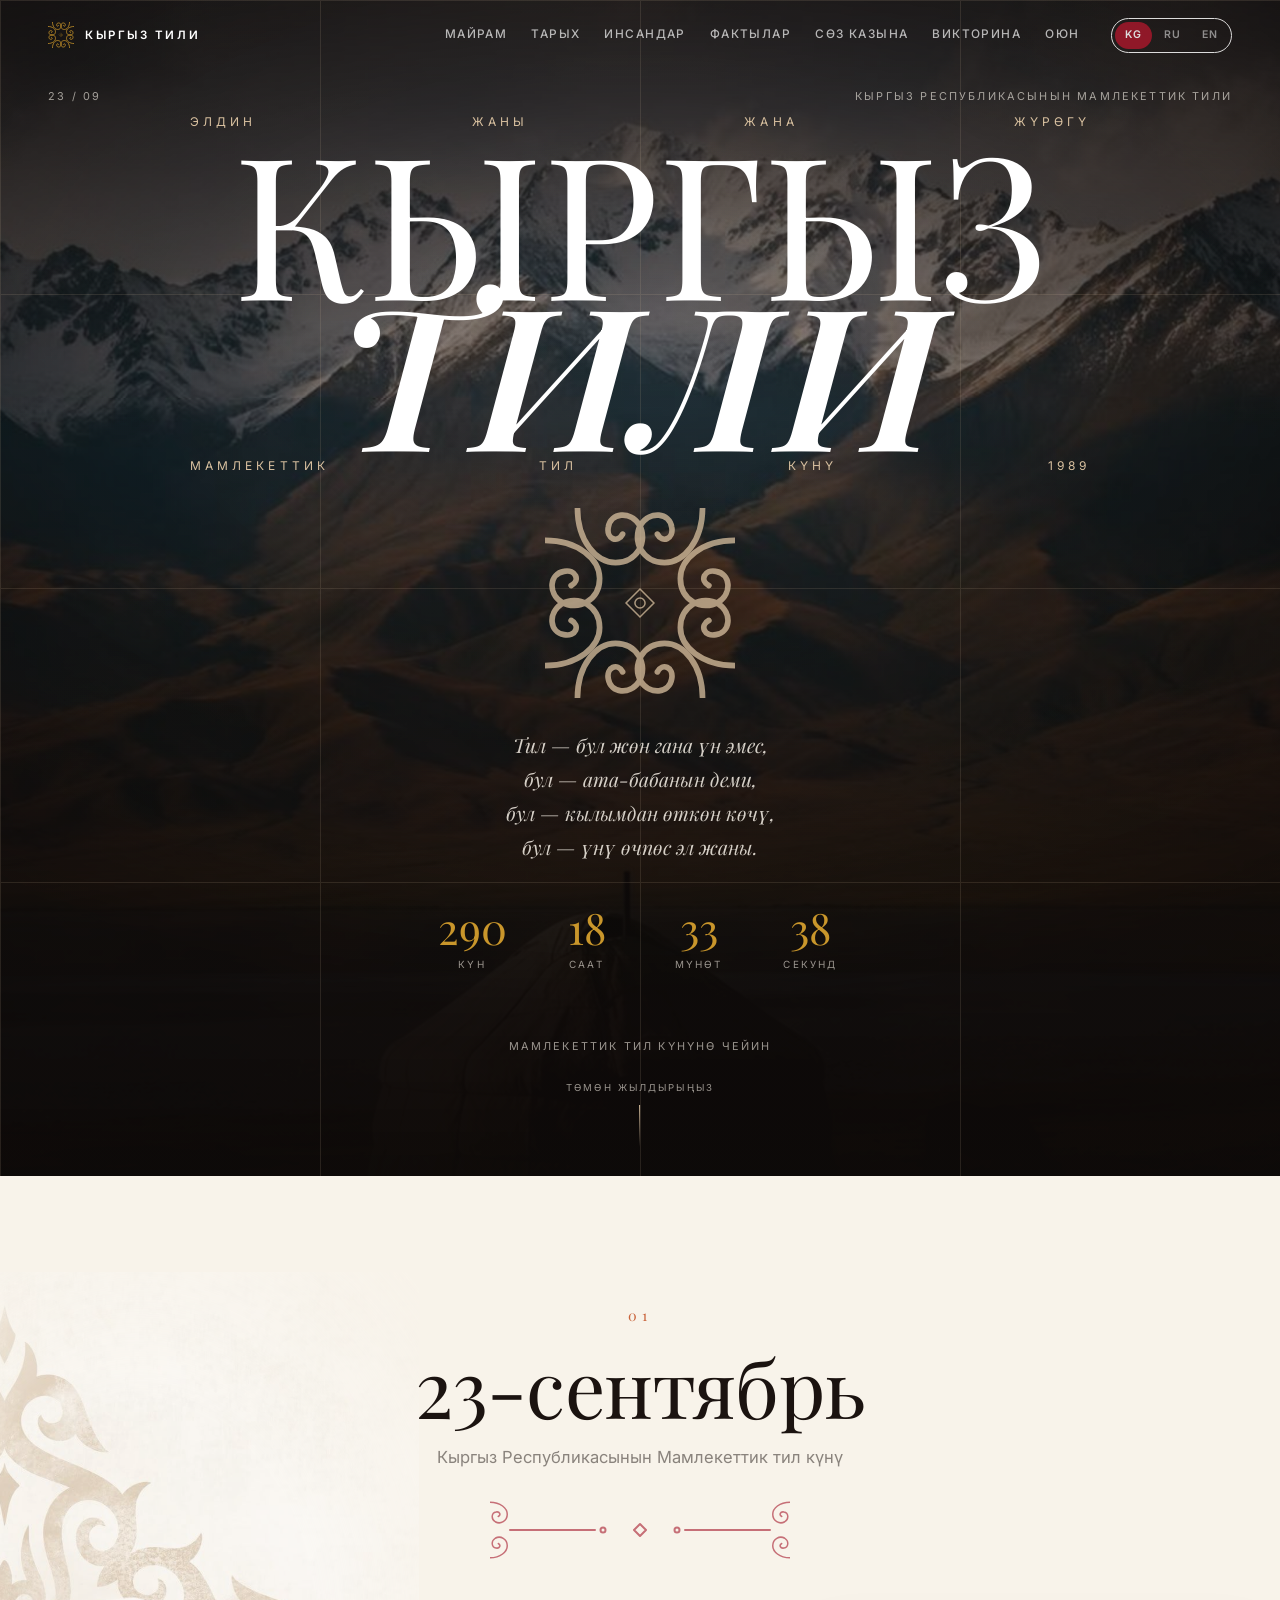
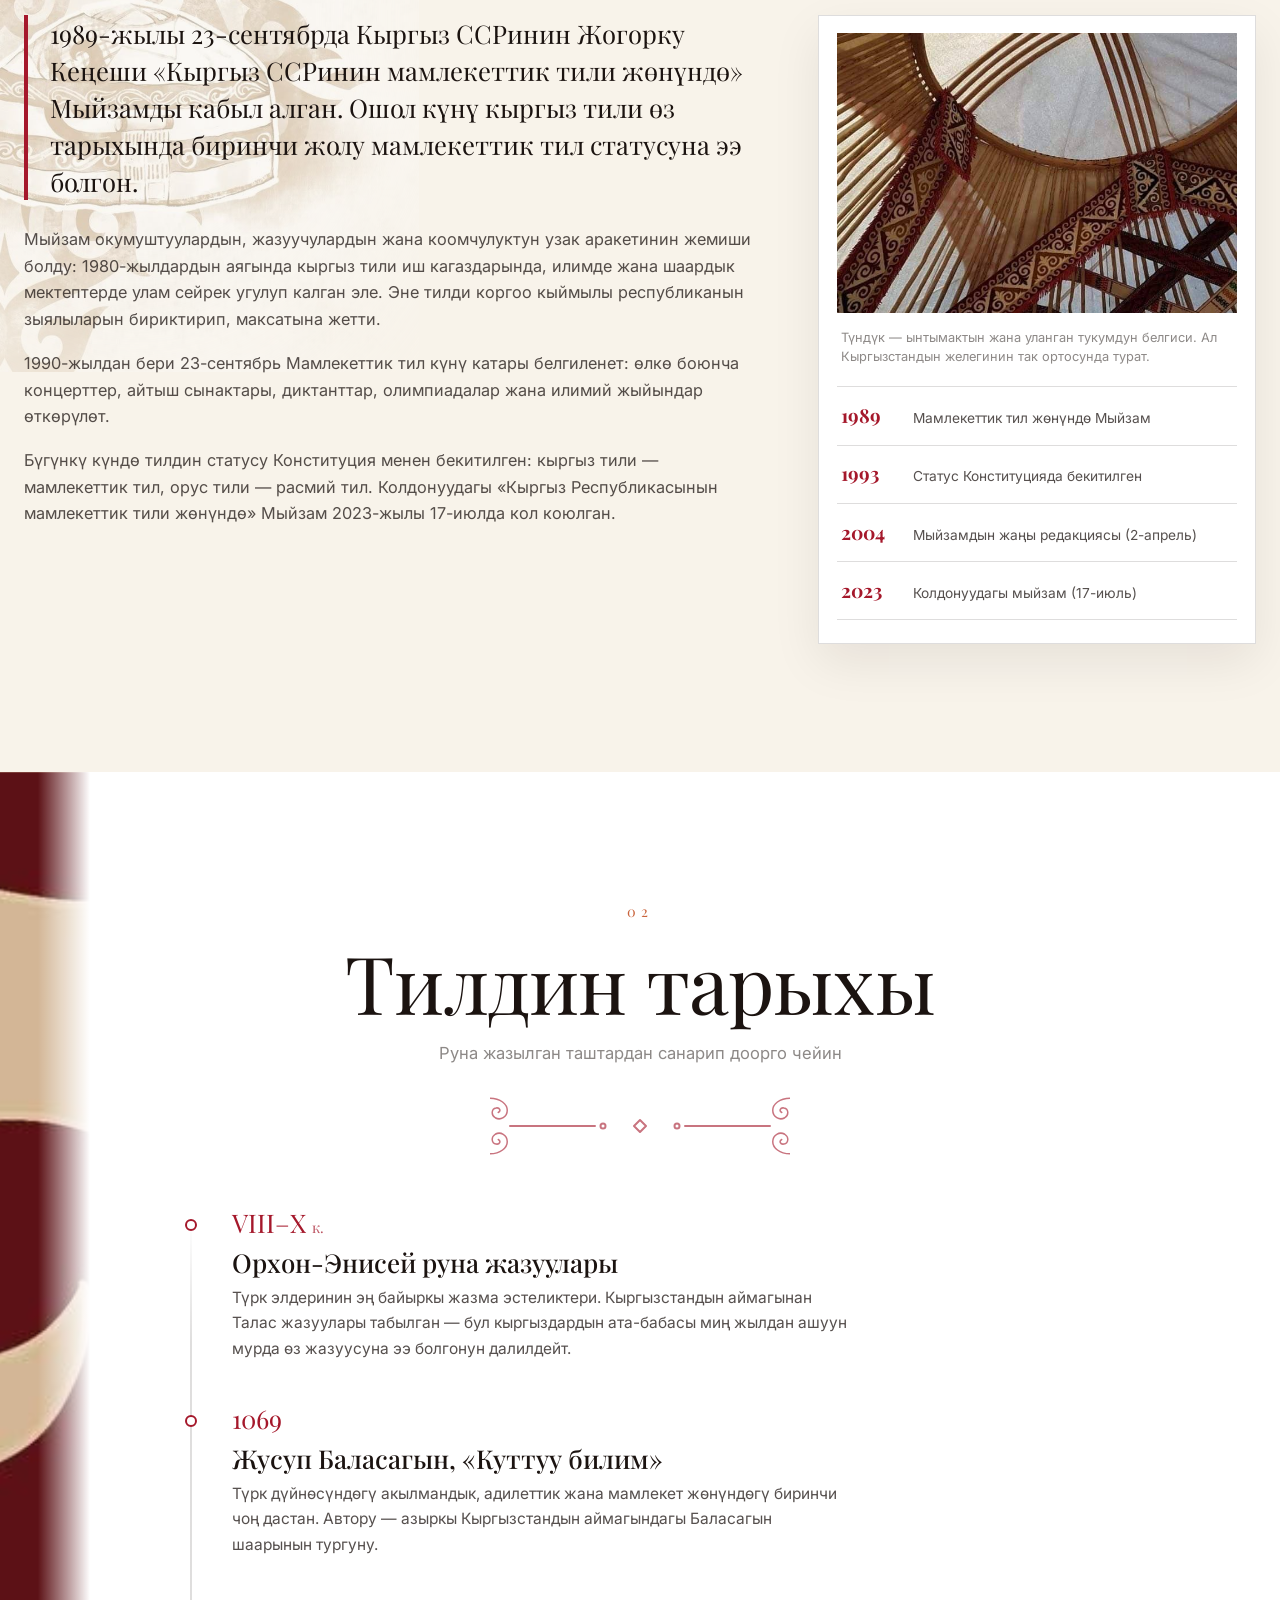
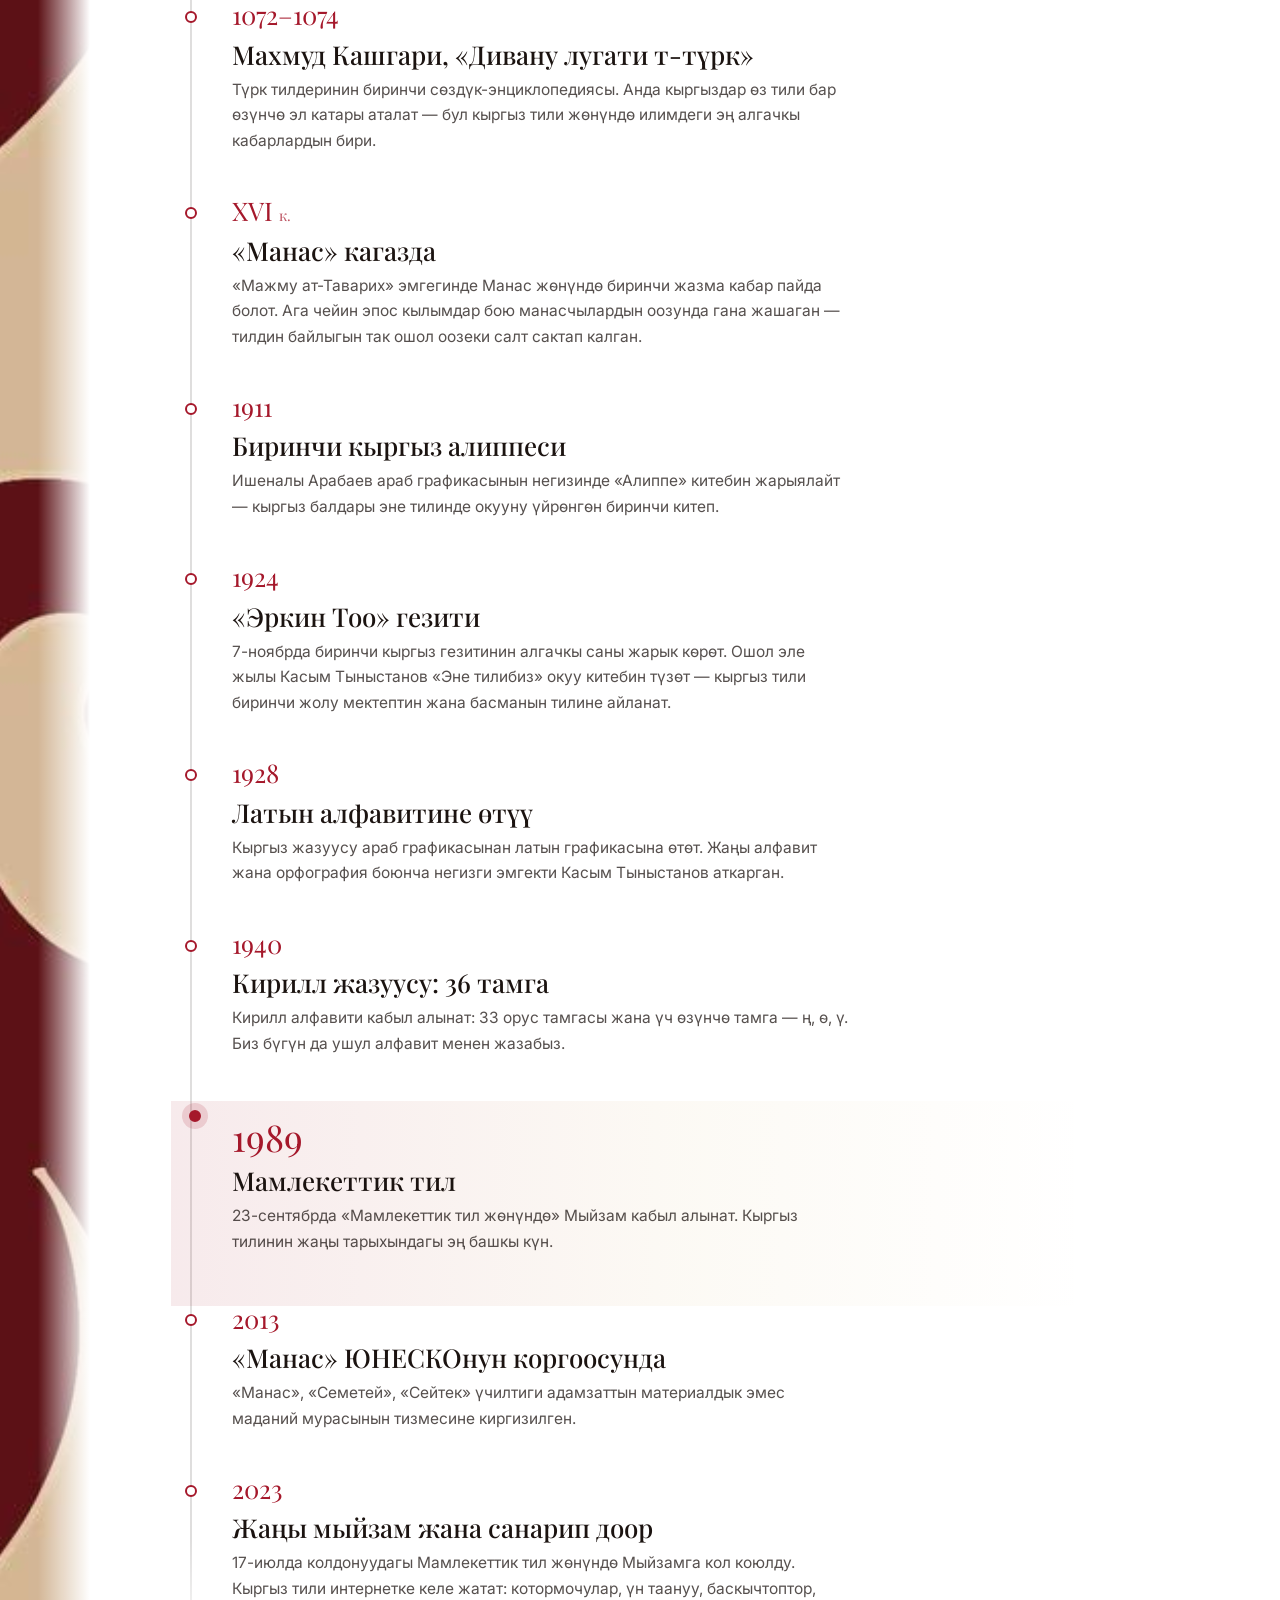
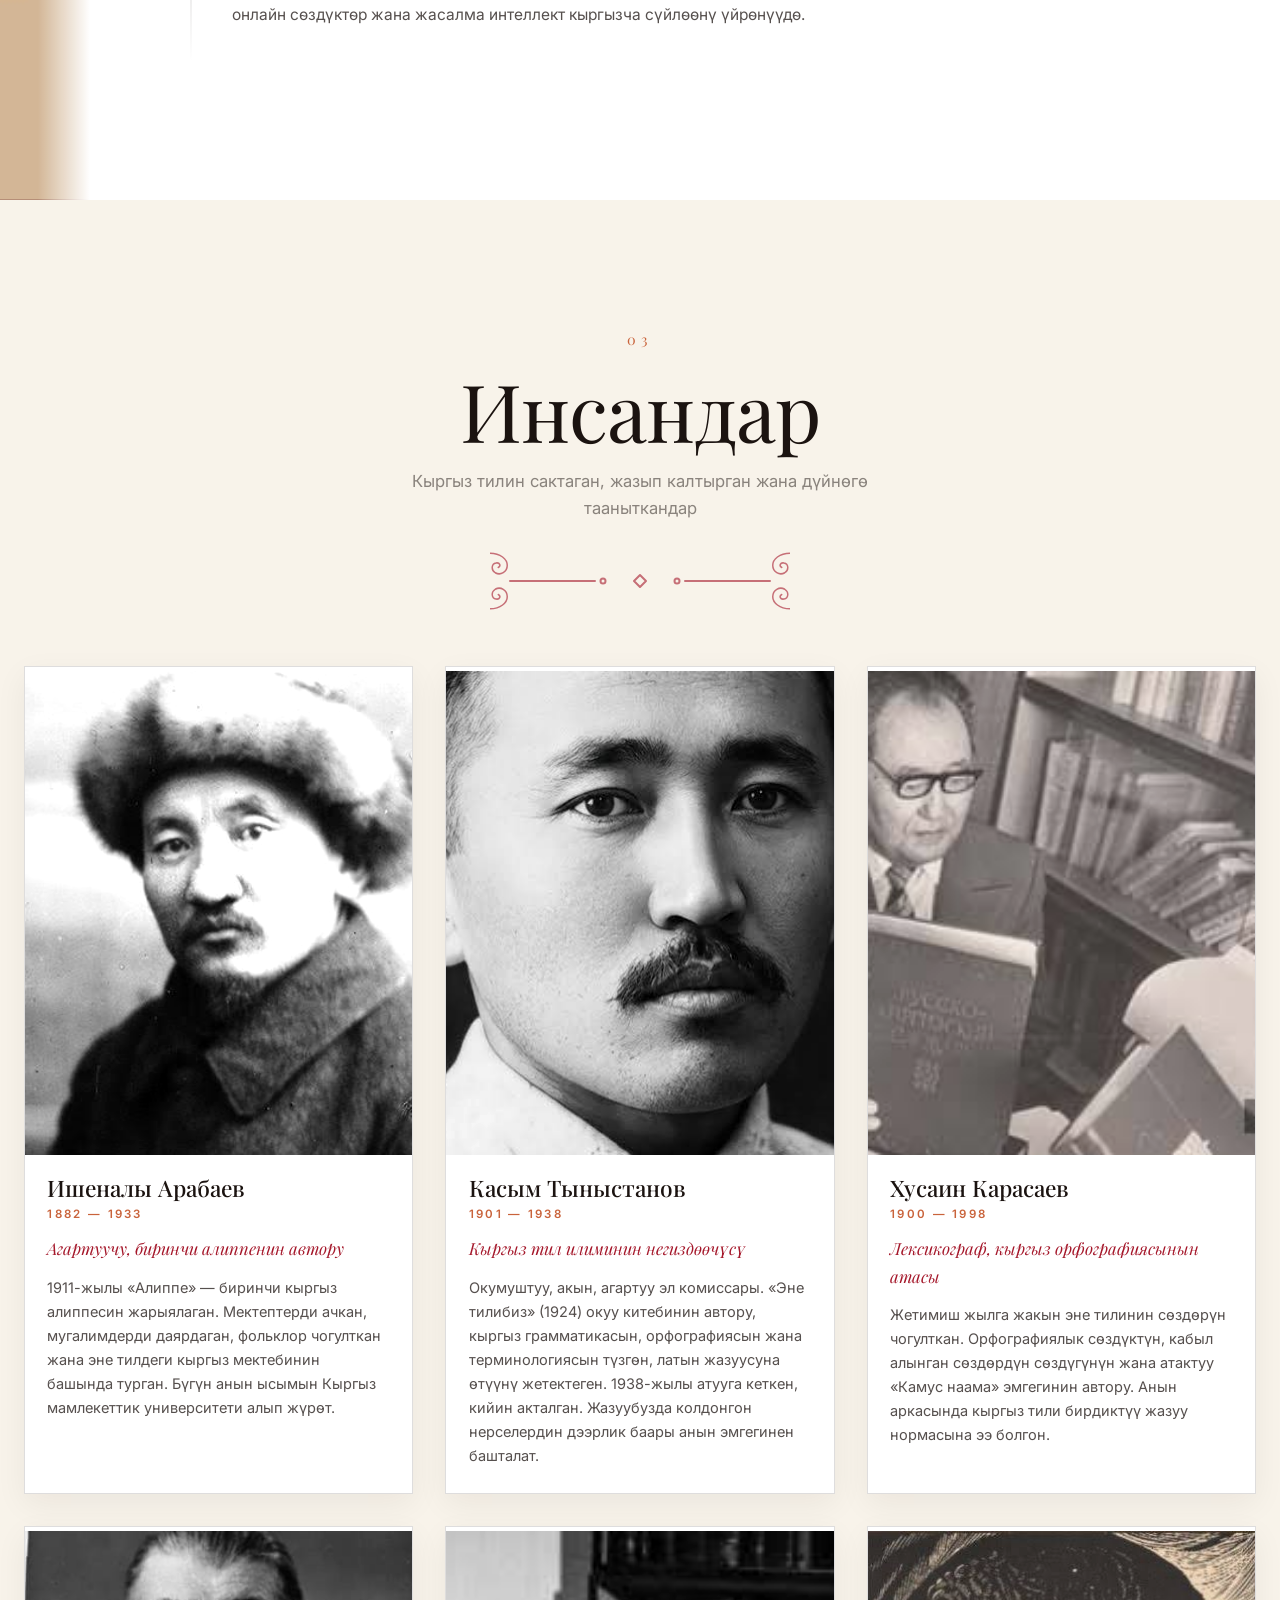
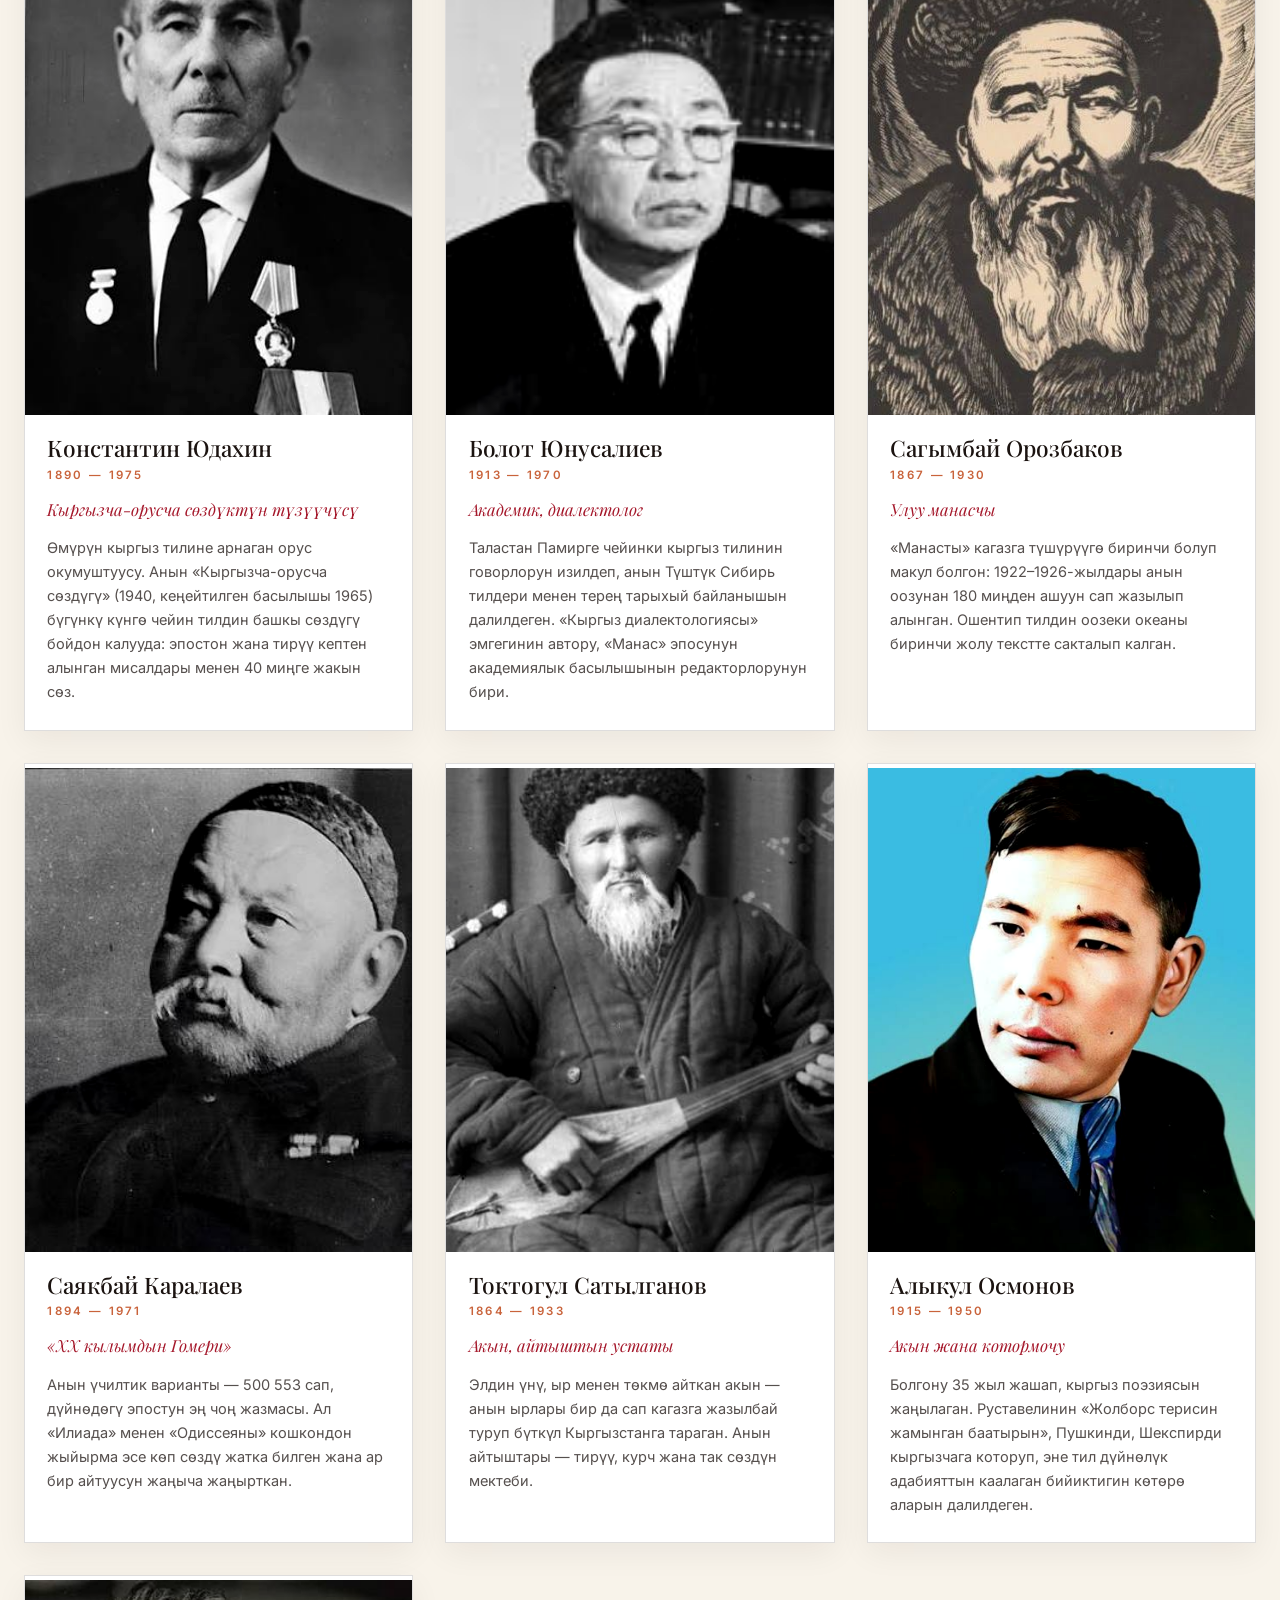
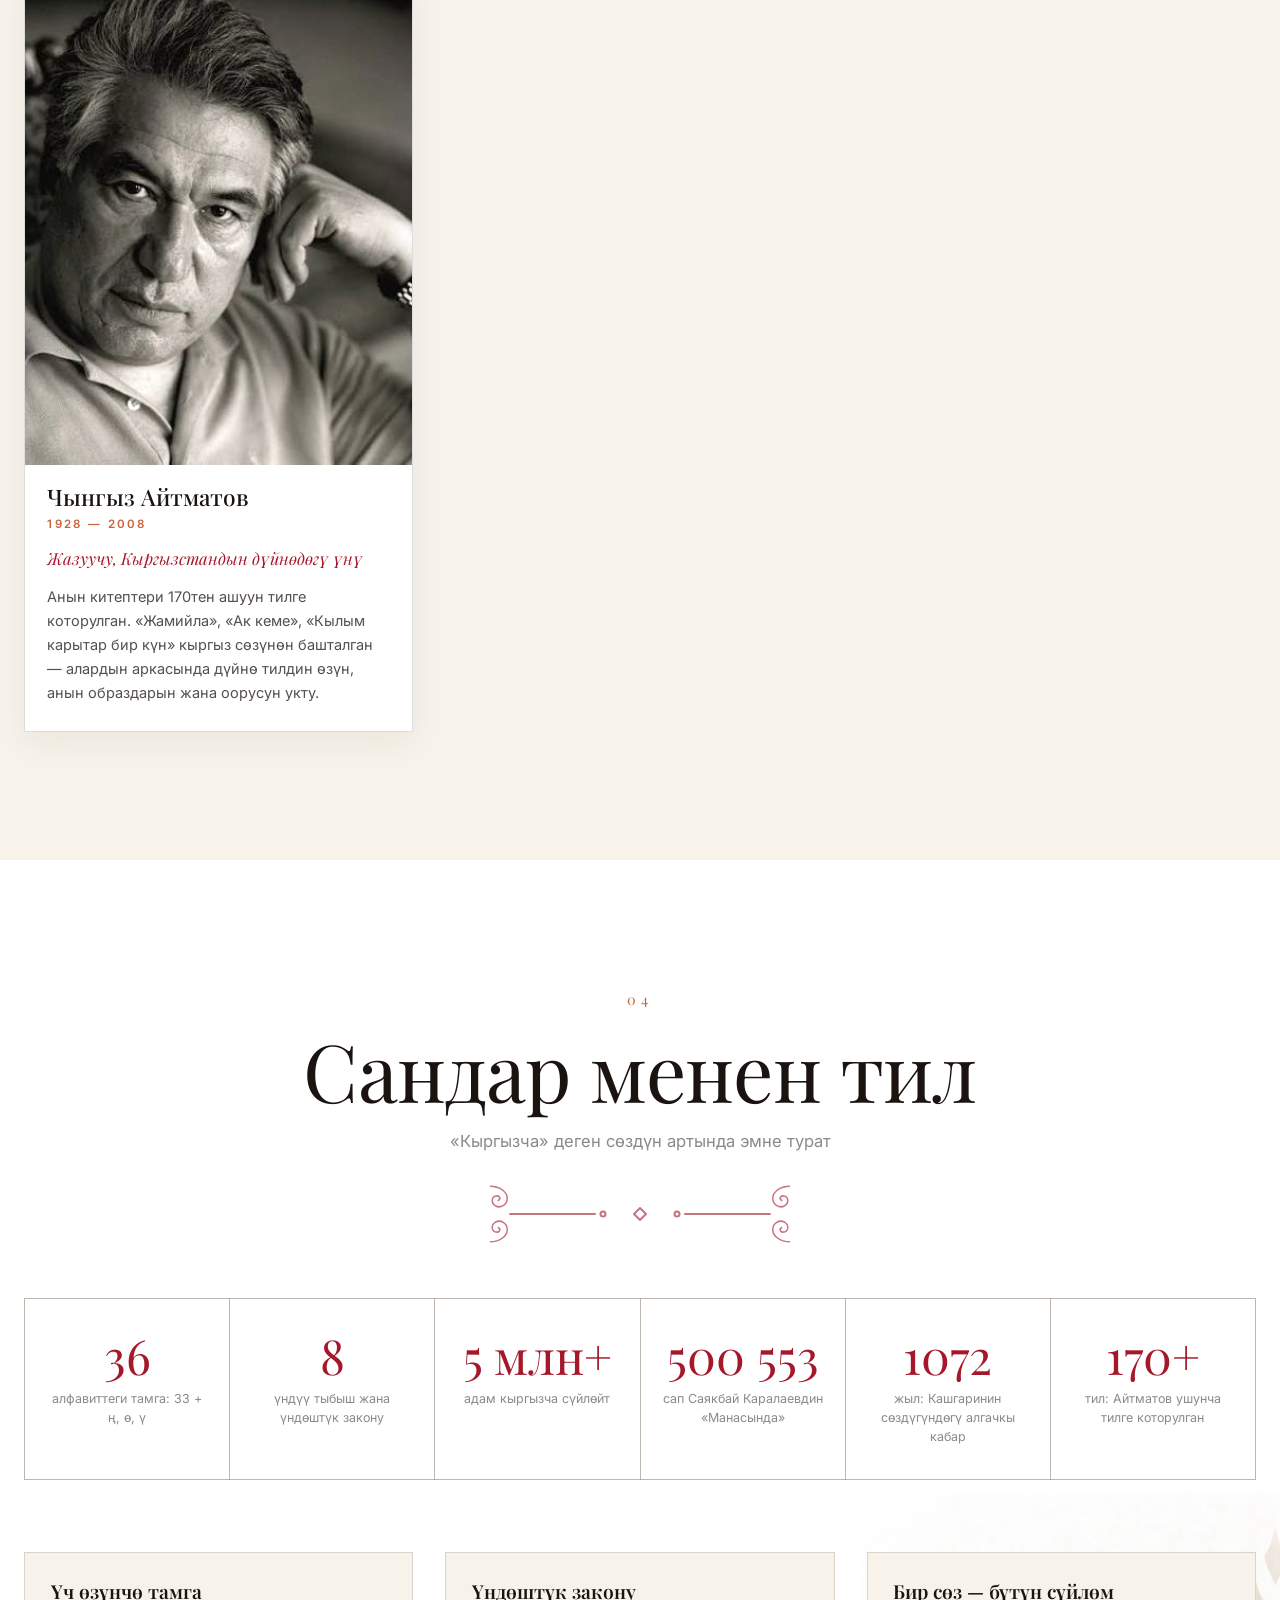
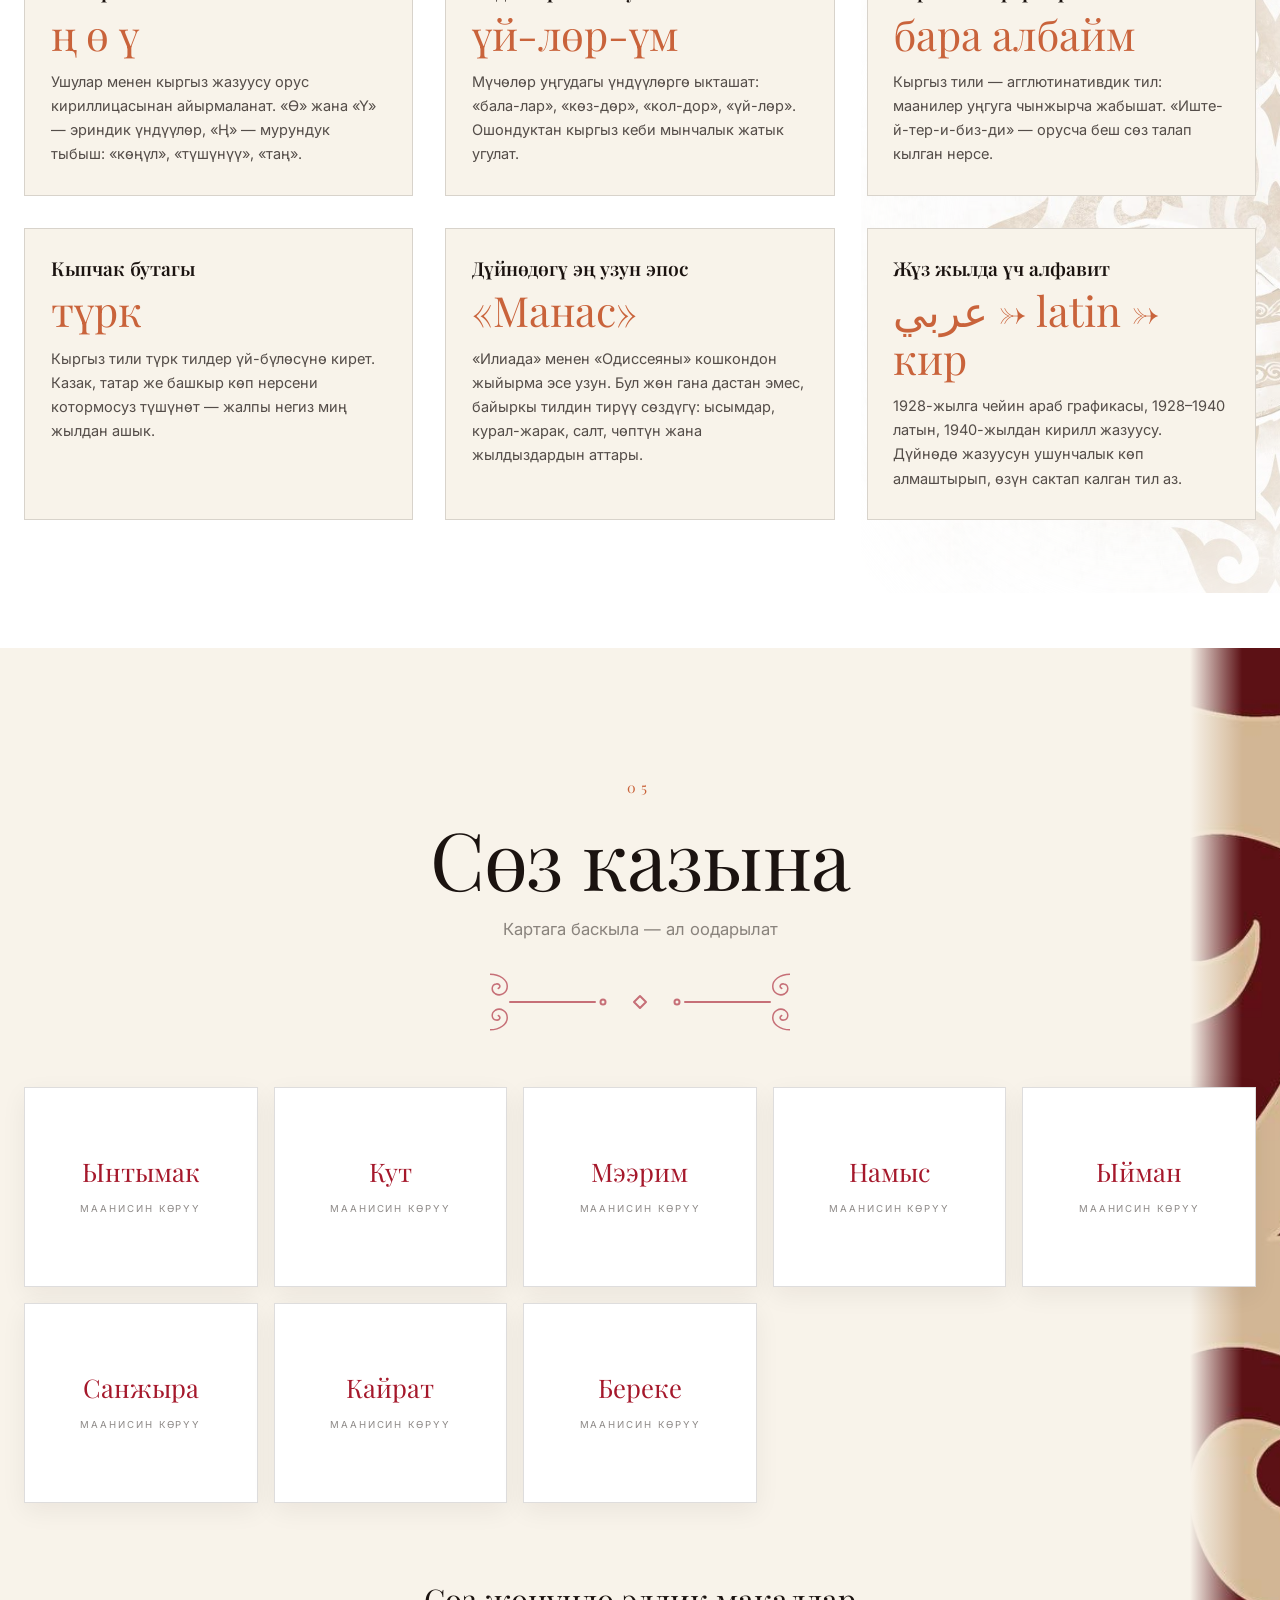
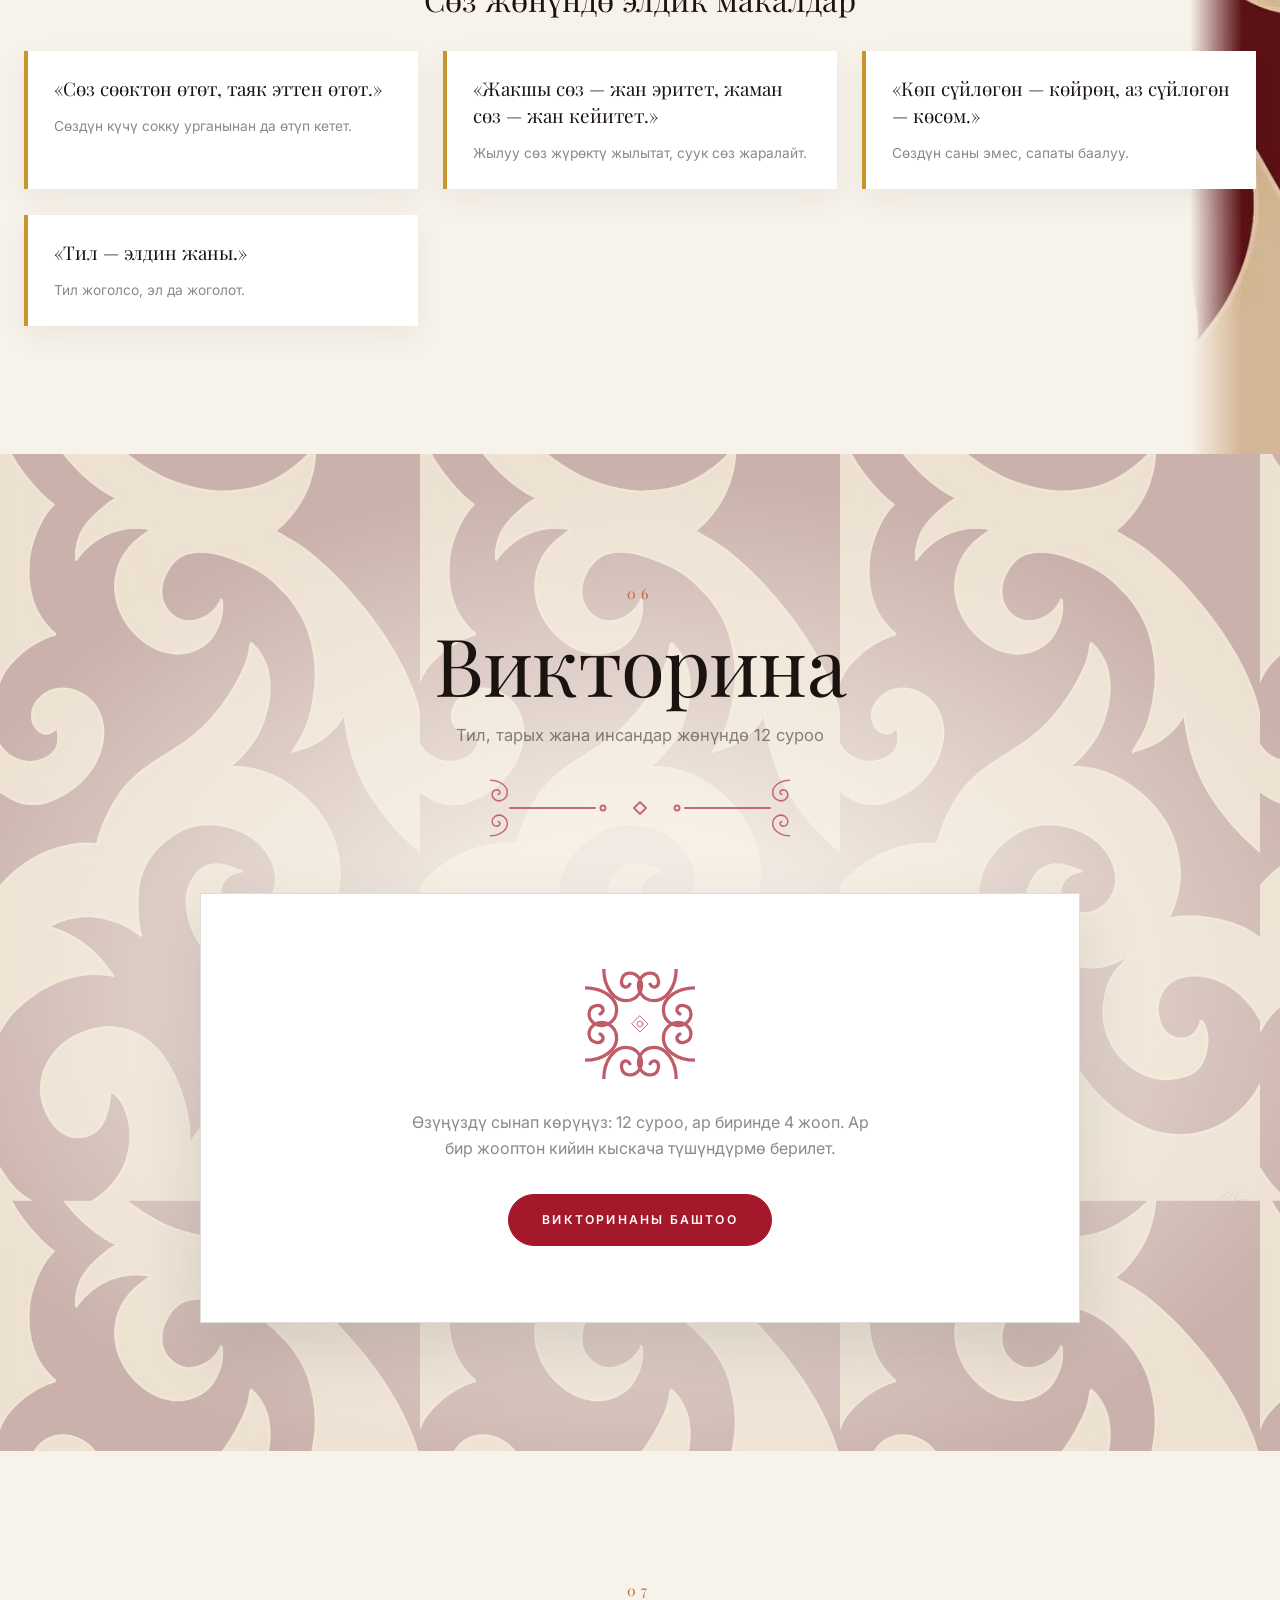
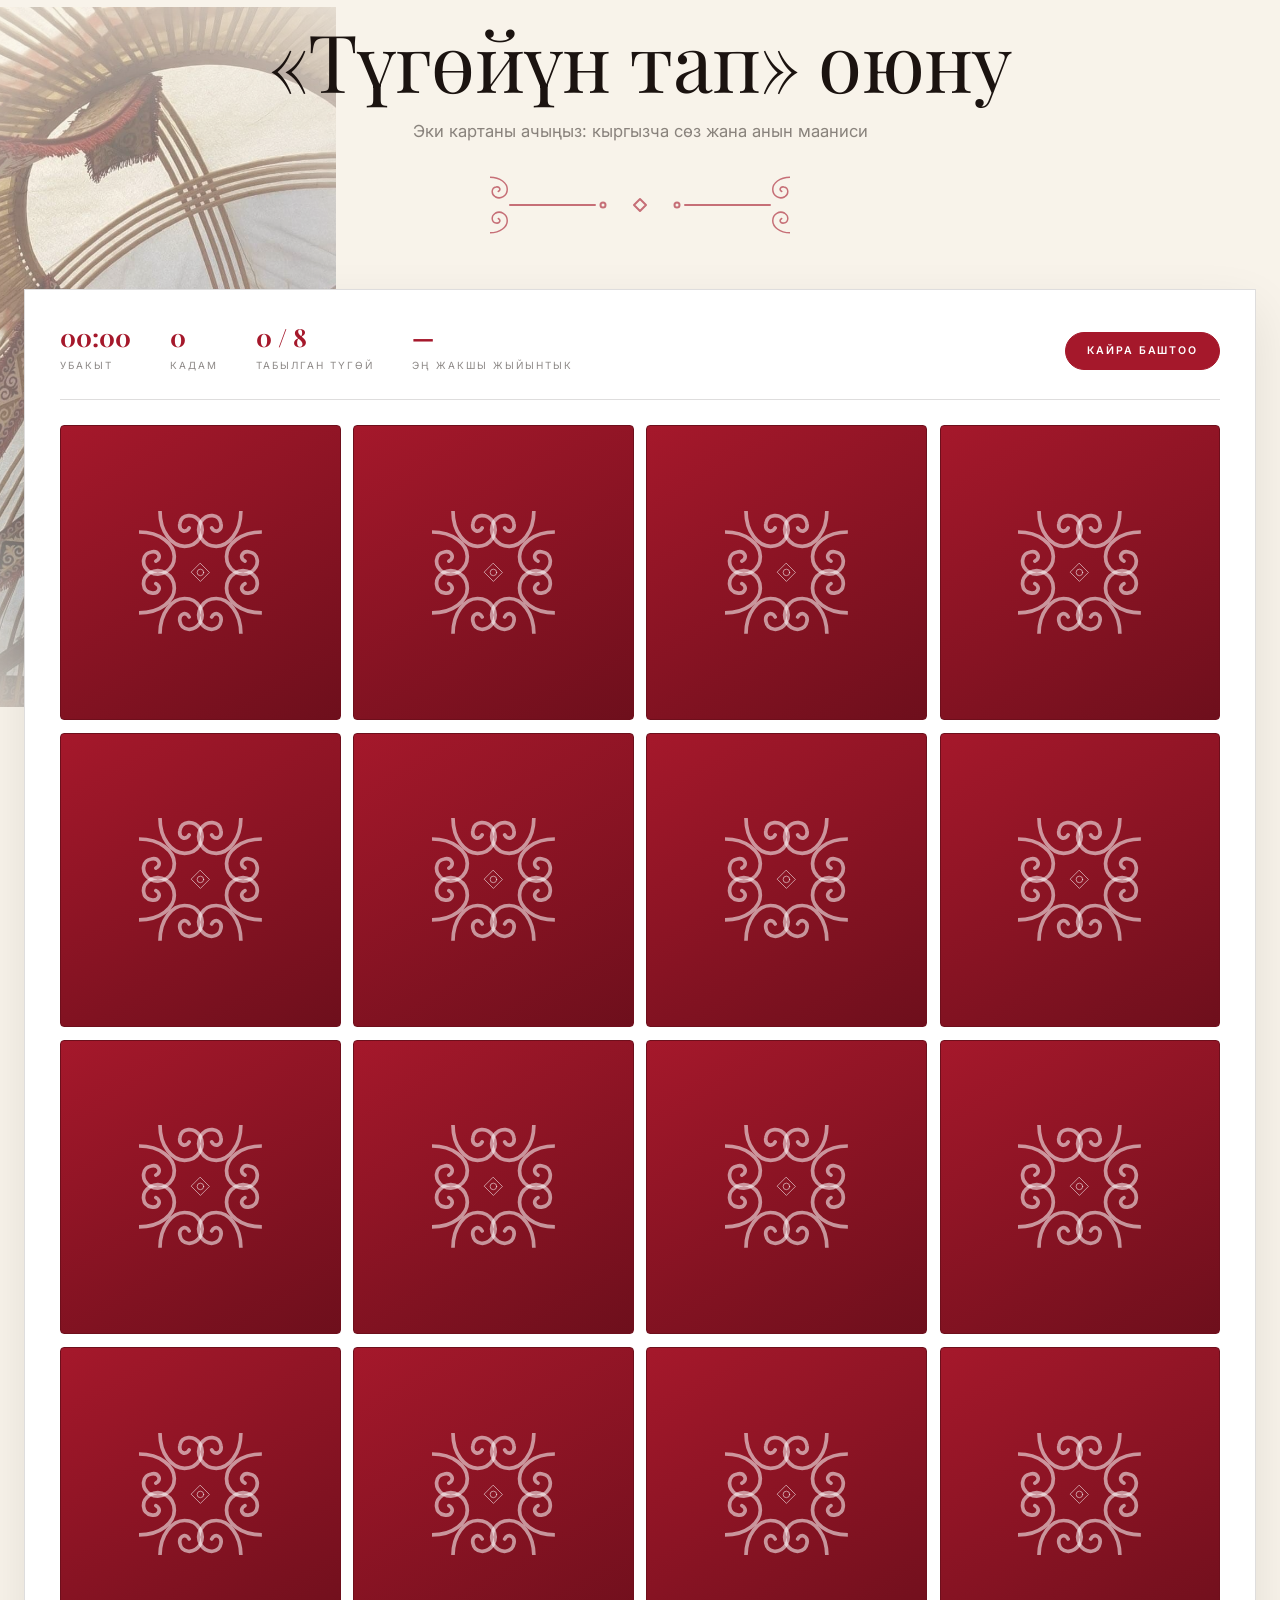
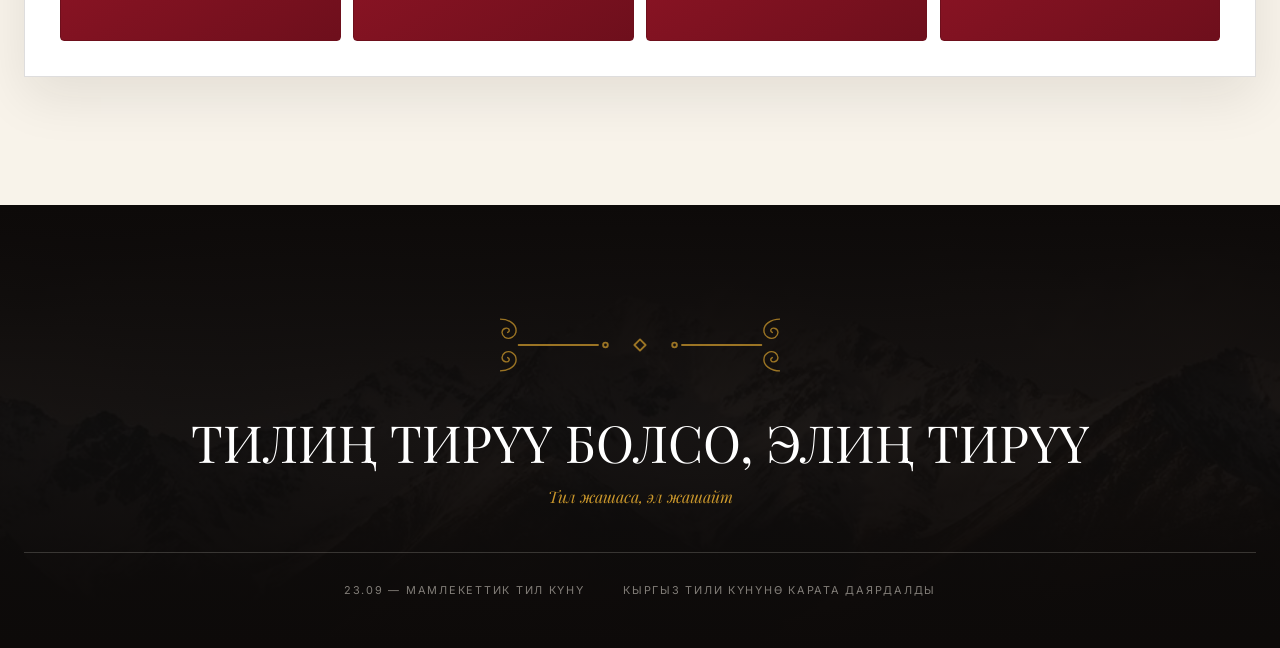
==== index.html @ 39f45fb7 "Сайт ко Дню кыргызского языка (23 сентября) Одностраничный статический сайт: история праздника и язы" ====
<!DOCTYPE html>
<html lang="ky">
<head>
<meta charset="UTF-8">
<meta name="viewport" content="width=device-width, initial-scale=1">
<title>Кыргыз тили күнү</title>
<meta name="description" content="Кыргыз тилинин тарыхы, тилди өнүктүргөн инсандар, кызыктуу фактылар, викторина жана мини-оюн.">
<link rel="preconnect" href="https://fonts.googleapis.com">
<link rel="preconnect" href="https://fonts.gstatic.com" crossorigin>
<link href="https://fonts.googleapis.com/css2?family=Playfair+Display:ital,wght@0,400;0,600;0,800;1,400&family=Inter:wght@300;400;500;600;700&display=swap" rel="stylesheet">
<link rel="stylesheet" href="styles.css">
</head>
<body>

<!-- ================= ОРНАМЕНТ-СПРАЙТ ================= -->
<svg class="sprite" aria-hidden="true">
  <symbol id="horn" viewBox="-40 -40 80 80">
    <path d="M0 -3 C -14 -3 -23 -11 -23 -19 C -23 -28 -14 -33 -7 -29 C -1 -25 -2 -17 -8 -16 C -13 -15 -15 -20 -11 -22"/>
  </symbol>

  <symbol id="orn-div" viewBox="0 0 300 60">
    <g fill="none" stroke="currentColor" stroke-width="2" stroke-linecap="round" stroke-linejoin="round">
      <g transform="translate(150 30)">
        <use href="#horn"/>
        <use href="#horn" transform="scale(-1 1)"/>
        <use href="#horn" transform="scale(1 -1)"/>
        <use href="#horn" transform="scale(-1 -1)"/>
        <path d="M0 -6 L6 0 L0 6 L-6 0 Z"/>
      </g>
      <path d="M20 30 H105 M195 30 H280"/>
      <circle cx="113" cy="30" r="2.5"/><circle cx="187" cy="30" r="2.5"/>
    </g>
  </symbol>

  <symbol id="orn-big" viewBox="0 0 300 300">
    <g fill="none" stroke="currentColor" stroke-width="2.4" stroke-linecap="round">
      <g transform="translate(150 150)">
        <g transform="translate(0 -40)">
          <use href="#horn"/><use href="#horn" transform="scale(-1 1)"/>
        </g>
        <g transform="translate(0 40) scale(1 -1)">
          <use href="#horn"/><use href="#horn" transform="scale(-1 1)"/>
        </g>
        <g transform="rotate(90) translate(0 -40)">
          <use href="#horn"/><use href="#horn" transform="scale(-1 1)"/>
        </g>
        <g transform="rotate(90) translate(0 40) scale(1 -1)">
          <use href="#horn"/><use href="#horn" transform="scale(-1 1)"/>
        </g>
        <path d="M0 -22 L22 0 L0 22 L-22 0 Z"/>
        <circle r="8"/>
      </g>
    </g>
  </symbol>
</svg>

<div class="scroll-progress"><i></i></div>

<!-- ================= НАВИГАЦИЯ ================= -->
<header class="nav nav--dark" id="nav">
  <a href="#hero" class="nav__logo">
    <svg class="nav__mark" viewBox="0 0 300 300"><use href="#orn-big"/></svg>
    <span>КЫРГЫЗ ТИЛИ</span>
  </a>
  <nav class="nav__links">
    <a href="#about"   data-ru="О празднике" data-en="The day">Майрам</a>
    <a href="#history" data-ru="История"     data-en="History">Тарых</a>
    <a href="#people"  data-ru="Личности"    data-en="People">Инсандар</a>
    <a href="#facts"   data-ru="Факты"       data-en="Facts">Фактылар</a>
    <a href="#words"   data-ru="Слова"       data-en="Words">Сөз казына</a>
    <a href="#quiz"    data-ru="Викторина"   data-en="Quiz">Викторина</a>
    <a href="#game"    data-ru="Мини-игра"   data-en="Game">Оюн</a>
  </nav>
  <div class="lang" role="group" aria-label="Тил / Язык / Language">
    <button type="button" class="lang__b is-on" data-lang="kg">KG</button>
    <button type="button" class="lang__b" data-lang="ru">RU</button>
    <button type="button" class="lang__b" data-lang="en">EN</button>
  </div>
  <button class="burger" id="burger" type="button" aria-label="Меню"><i></i><i></i><i></i></button>
</header>

<!-- ================= HERO ================= -->
<section class="hero" id="hero">
  <div class="hero__bg" style="background-image:url('assets/img/hero.jpg')"></div>
  <div class="hero__veil"></div>
  <div class="hero__grid"></div>

  <div class="hero__top">
    <span>23 / 09</span>
    <span data-ru="Государственный язык Кыргызской Республики" data-en="The state language of the Kyrgyz Republic">Кыргыз Республикасынын мамлекеттик тили</span>
  </div>

  <div class="hero__inner">
    <p class="hero__kicker">
      <span data-ru="ДУША" data-en="THE SOUL">ЭЛДИН</span><span data-ru="И" data-en="AND">ЖАНЫ</span><span data-ru="СЕРДЦЕ" data-en="HEART">ЖАНА</span><span data-ru="НАРОДА" data-en="OF A NATION">ЖҮРӨГҮ</span>
    </p>
    <h1 class="hero__title">
      <span class="l1">КЫРГЫЗ</span>
      <span class="l2">ТИЛИ</span>
    </h1>
    <p class="hero__kicker hero__kicker--b">
      <span data-ru="ДЕНЬ" data-en="STATE">МАМЛЕКЕТТИК</span><span data-ru="ГОСУДАРСТВЕННОГО" data-en="LANGUAGE">ТИЛ</span><span data-ru="ЯЗЫКА" data-en="DAY">КҮНҮ</span><span>1989</span>
    </p>

    <svg class="orn hero__orn" viewBox="0 0 300 300"><use href="#orn-big"/></svg>

    <div class="hero__poem">
      <p data-ru="Язык — это не просто звук," data-en="A language is not merely a sound,">Тил — бул жөн гана үн эмес,</p>
      <p data-ru="это дыхание предков," data-en="it is the breath of our ancestors,">бул — ата-бабанын деми,</p>
      <p data-ru="это кочевье, что прошло сквозь века," data-en="a migration that crossed the centuries,">бул — кылымдан өткөн көчү,</p>
      <p data-ru="это душа народа, что не умолкнет." data-en="the soul of a people that will not fall silent.">бул — үнү өчпөс эл жаны.</p>
    </div>

    <div class="hero__count" id="countdown">
      <div class="cd"><b id="cdD">—</b><span data-ru="дней" data-en="days">күн</span></div>
      <div class="cd"><b id="cdH">—</b><span data-ru="часов" data-en="hours">саат</span></div>
      <div class="cd"><b id="cdM">—</b><span data-ru="минут" data-en="minutes">мүнөт</span></div>
      <div class="cd"><b id="cdS">—</b><span data-ru="секунд" data-en="seconds">секунд</span></div>
      <p class="cd__label" id="cdLabel" data-ru="до Дня государственного языка" data-en="until State Language Day">Мамлекеттик тил күнүнө чейин</p>
    </div>
  </div>

  <a class="hero__scroll" href="#about"><span data-ru="Прокрутите вниз" data-en="Scroll down">Төмөн жылдырыңыз</span><i></i></a>
</section>

<!-- ================= МАЙРАМ / О  ================= -->
<section class="sec sec--about" id="about">
  <div class="sec__orn sec__orn--left" style="background-image:url('assets/img/boz-ui.jpg')"></div>
  <div class="wrap">
    <p class="sec__num">01</p>
    <h2 class="sec__title" data-ru="23 сентября" data-en="23 September">23-сентябрь</h2>
    <p class="sec__sub" data-ru="День государственного языка Кыргызской Республики" data-en="State Language Day of the Kyrgyz Republic">Кыргыз Республикасынын Мамлекеттик тил күнү</p>
    <svg class="orn orn--div" viewBox="0 0 300 60"><use href="#orn-div"/></svg>

    <div class="about__grid">
      <div class="about__text reveal">
        <p class="lead"
           data-ru="23 сентября 1989 года Верховный Совет Киргизской ССР принял Закон «О государственном языке Киргизской ССР». В этот день кыргызский язык впервые за всю свою историю получил статус государственного."
           data-en="On 23 September 1989 the Supreme Soviet of the Kirghiz SSR passed the Law “On the State Language”. On that day the Kyrgyz language became a state language for the first time in its entire history.">
          1989-жылы 23-сентябрда Кыргыз ССРинин Жогорку Кеңеши «Кыргыз ССРинин мамлекеттик тили жөнүндө» Мыйзамды кабыл алган. Ошол күнү кыргыз тили өз тарыхында биринчи жолу мамлекеттик тил статусуна ээ болгон.
        </p>
        <p data-ru="Закон стал результатом долгой работы учёных, писателей и общественности: в конце 1980-х годов кыргызский язык всё реже звучал в делопроизводстве, науке и городских школах. Движение в защиту родного языка объединило интеллигенцию республики — и победило."
           data-en="The law was the result of years of work by scholars, writers and ordinary citizens. By the late 1980s Kyrgyz was heard less and less in offices, in science and in city schools. A movement in defence of the mother tongue united the country’s intelligentsia — and it won.">
          Мыйзам окумуштуулардын, жазуучулардын жана коомчулуктун узак аракетинин жемиши болду: 1980-жылдардын аягында кыргыз тили иш кагаздарында, илимде жана шаардык мектептерде улам сейрек угулуп калган эле. Эне тилди коргоо кыймылы республиканын зыялыларын бириктирип, максатына жетти.
        </p>
        <p data-ru="С 1990 года 23 сентября отмечается как День государственного языка — с концертами, конкурсами айтышей, диктантами, олимпиадами и научными конференциями по всей стране."
           data-en="Since 1990, 23 September has been celebrated as State Language Day, with concerts, aitysh contests, national dictations, olympiads and academic conferences across the country.">
          1990-жылдан бери 23-сентябрь Мамлекеттик тил күнү катары белгиленет: өлкө боюнча концерттер, айтыш сынактары, диктанттар, олимпиадалар жана илимий жыйындар өткөрүлөт.
        </p>
        <p data-ru="Сегодня статус языка закреплён Конституцией: кыргызский — государственный язык, русский — официальный. Действующий Закон «О государственном языке Кыргызской Республики» подписан 17 июля 2023 года."
           data-en="Today the status of the language is fixed in the Constitution: Kyrgyz is the state language, Russian the official one. The current Law “On the State Language of the Kyrgyz Republic” was signed on 17 July 2023.">
          Бүгүнкү күндө тилдин статусу Конституция менен бекитилген: кыргыз тили — мамлекеттик тил, орус тили — расмий тил. Колдонуудагы «Кыргыз Республикасынын мамлекеттик тили жөнүндө» Мыйзам 2023-жылы 17-июлда кол коюлган.
        </p>
      </div>

      <aside class="about__card reveal">
        <figure class="about__img">
          <img src="assets/img/tunduk.jpg" alt="Боз үйдүн түндүгү" loading="lazy">
          <figcaption data-ru="Түндүк — символ единства и продолжения рода. Он же в центре флага Кыргызстана."
                      data-en="The tunduk, the crown of the yurt, stands for unity and the continuation of the family line. It is also at the centre of the Kyrgyz flag.">Түндүк — ынтымактын жана уланган тукумдун белгиси. Ал Кыргызстандын желегинин так ортосунда турат.</figcaption>
        </figure>
        <ul class="about__list">
          <li><b>1989</b><span data-ru="Закон о государственном языке" data-en="Law on the state language">Мамлекеттик тил жөнүндө Мыйзам</span></li>
          <li><b>1993</b><span data-ru="Статус закреплён в Конституции" data-en="Status written into the Constitution">Статус Конституцияда бекитилген</span></li>
          <li><b>2004</b><span data-ru="Новая редакция закона (2 апреля)" data-en="New version of the law (2 April)">Мыйзамдын жаңы редакциясы (2-апрель)</span></li>
          <li><b>2023</b><span data-ru="Действующий закон (17 июля)" data-en="The law in force (17 July)">Колдонуудагы мыйзам (17-июль)</span></li>
        </ul>
      </aside>
    </div>
  </div>
</section>

<!-- ================= ТАРЫХ================= -->
<section class="sec sec--history" id="history">
  <div class="sec__stripe" style="background-image:url('assets/img/ornament-flat.jpg')"></div>
  <div class="wrap">
    <p class="sec__num">02</p>
    <h2 class="sec__title" data-ru="История языка" data-en="History of the language">Тилдин тарыхы</h2>
    <p class="sec__sub" data-ru="От рунических камней до цифровой эпохи" data-en="From runic stones to the digital age">Руна жазылган таштардан санарип доорго чейин</p>
    <svg class="orn orn--div" viewBox="0 0 300 60"><use href="#orn-div"/></svg>

    <ol class="tl">
      <li class="tl__i reveal">
        <span class="tl__y">VIII–X <i data-ru="вв." data-en="c.">к.</i></span>
        <h3 data-ru="Орхоно-енисейские рунические надписи" data-en="Orkhon–Yenisei runic inscriptions">Орхон-Энисей руна жазуулары</h3>
        <p data-ru="Древнейшие письменные памятники тюркских народов. На территории Кыргызстана найдены Таласские надписи — свидетельство того, что предки кыргызов имели собственную письменность более тысячи лет назад."
           data-en="The oldest written monuments of the Turkic peoples. The Talas inscriptions found in Kyrgyzstan prove that the ancestors of the Kyrgyz had a script of their own more than a thousand years ago.">Түрк элдеринин эң байыркы жазма эстеликтери. Кыргызстандын аймагынан Талас жазуулары табылган — бул кыргыздардын ата-бабасы миң жылдан ашуун мурда өз жазуусуна ээ болгонун далилдейт.</p>
      </li>
      <li class="tl__i reveal">
        <span class="tl__y">1069</span>
        <h3 data-ru="Жусуп Баласагын, «Кутадгу билиг»" data-en="Jusup Balasagyn, “Kutadgu Bilig”">Жусуп Баласагын, «Куттуу билим»</h3>
        <p data-ru="Первая большая поэма тюркского мира о мудрости, справедливости и государстве. Написана уроженцем Баласагуна — города на территории современного Кыргызстана."
           data-en="The first great poem of the Turkic world, on wisdom, justice and the state. Its author came from Balasagun, a city in what is now Kyrgyzstan.">Түрк дүйнөсүндөгү акылмандык, адилеттик жана мамлекет жөнүндөгү биринчи чоң дастан. Автору — азыркы Кыргызстандын аймагындагы Баласагын шаарынын тургуну.</p>
      </li>
      <li class="tl__i reveal">
        <span class="tl__y">1072–1074</span>
        <h3 data-ru="Махмуд Кашгари, «Диван лугат ат-турк»" data-en="Mahmud Kashgari, “Dīwān Lughāt al-Turk”">Махмуд Кашгари, «Дивану лугати т-түрк»</h3>
        <p data-ru="Первый словарь-энциклопедия тюркских языков. В нём кыргызы названы отдельным народом со своим языком — это одно из самых ранних упоминаний кыргызского языка в науке."
           data-en="The first dictionary and encyclopaedia of the Turkic languages. It names the Kyrgyz as a distinct people with their own tongue — one of the earliest scholarly records of the Kyrgyz language.">Түрк тилдеринин биринчи сөздүк-энциклопедиясы. Анда кыргыздар өз тили бар өзүнчө эл катары аталат — бул кыргыз тили жөнүндө илимдеги эң алгачкы кабарлардын бири.</p>
      </li>
      <li class="tl__i reveal">
        <span class="tl__y">XVI <i data-ru="в." data-en="c.">к.</i></span>
        <h3 data-ru="«Манас» на бумаге" data-en="“Manas” on paper">«Манас» кагазда</h3>
        <p data-ru="В труде «Маджму ат-Таварих» появляется первое письменное упоминание о Манасе. До этого эпос веками жил только в устах манасчы — и именно устная традиция сохранила язык в его полноте."
           data-en="The chronicle “Majmu at-Tawarikh” carries the first written mention of Manas. Until then the epic had lived for centuries only on the lips of the manaschy — and it was that oral tradition that preserved the language in full.">«Мажму ат-Таварих» эмгегинде Манас жөнүндө биринчи жазма кабар пайда болот. Ага чейин эпос кылымдар бою манасчылардын оозунда гана жашаган — тилдин байлыгын так ошол оозеки салт сактап калган.</p>
      </li>
      <li class="tl__i reveal">
        <span class="tl__y">1911</span>
        <h3 data-ru="Первый кыргызский букварь" data-en="The first Kyrgyz primer">Биринчи кыргыз алиппеси</h3>
        <p data-ru="Ишеналы Арабаев издаёт «Алиппе» на основе арабской графики — первую книгу, по которой кыргызские дети учились читать на родном языке."
           data-en="Ishenaly Arabaev publishes “Alippe” in Arabic script — the first book from which Kyrgyz children learned to read in their own language.">Ишеналы Арабаев араб графикасынын негизинде «Алиппе» китебин жарыялайт — кыргыз балдары эне тилинде окууну үйрөнгөн биринчи китеп.</p>
      </li>
      <li class="tl__i reveal">
        <span class="tl__y">1924</span>
        <h3 data-ru="Газета «Эркин Тоо»" data-en="The newspaper “Erkin Too”">«Эркин Тоо» гезити</h3>
        <p data-ru="7 ноября выходит первый номер первой кыргызской газеты. В том же году Касым Тыныстанов создаёт учебник «Эне тилибиз» — кыргызский язык впервые становится языком школы и печати."
           data-en="On 7 November the first issue of the first Kyrgyz newspaper appears. The same year Kasym Tynystanov writes the textbook “Ene tilibiz” — and Kyrgyz becomes, for the first time, the language of school and of the press.">7-ноябрда биринчи кыргыз гезитинин алгачкы саны жарык көрөт. Ошол эле жылы Касым Тыныстанов «Эне тилибиз» окуу китебин түзөт — кыргыз тили биринчи жолу мектептин жана басманын тилине айланат.</p>
      </li>
      <li class="tl__i reveal">
        <span class="tl__y">1928</span>
        <h3 data-ru="Переход на латиницу" data-en="Switch to the Latin alphabet">Латын алфавитине өтүү</h3>
        <p data-ru="Кыргызская письменность переходит с арабской графики на латинскую. Основную работу над новым алфавитом и орфографией ведёт Касым Тыныстанов."
           data-en="Kyrgyz writing moves from Arabic to Latin script. The main work on the new alphabet and spelling rules is done by Kasym Tynystanov.">Кыргыз жазуусу араб графикасынан латын графикасына өтөт. Жаңы алфавит жана орфография боюнча негизги эмгекти Касым Тыныстанов аткарган.</p>
      </li>
      <li class="tl__i reveal">
        <span class="tl__y">1940</span>
        <h3 data-ru="Кириллица: 36 букв" data-en="Cyrillic: 36 letters">Кирилл жазуусу: 36 тамга</h3>
        <p data-ru="Принят кириллический алфавит: 33 русские буквы плюс три собственные — ң, ө, ү. Этим алфавитом мы пишем и сегодня."
           data-en="The Cyrillic alphabet is adopted: 33 Russian letters plus three of its own — ң, ө, ү. It is the alphabet still in use today.">Кирилл алфавити кабыл алынат: 33 орус тамгасы жана үч өзүнчө тамга — ң, ө, ү. Биз бүгүн да ушул алфавит менен жазабыз.</p>
      </li>
      <li class="tl__i reveal tl__i--hi">
        <span class="tl__y">1989</span>
        <h3 data-ru="Государственный язык" data-en="The state language">Мамлекеттик тил</h3>
        <p data-ru="23 сентября принят Закон «О государственном языке». Главная дата в новейшей истории кыргызского языка."
           data-en="On 23 September the Law “On the State Language” is passed — the key date in the modern history of the Kyrgyz language.">23-сентябрда «Мамлекеттик тил жөнүндө» Мыйзам кабыл алынат. Кыргыз тилинин жаңы тарыхындагы эң башкы күн.</p>
      </li>
      <li class="tl__i reveal">
        <span class="tl__y">2013</span>
        <h3 data-ru="«Манас» под защитой ЮНЕСКО" data-en="“Manas” protected by UNESCO">«Манас» ЮНЕСКОнун коргоосунда</h3>
        <p data-ru="Трилогия «Манас», «Семетей», «Сейтек» внесена в Репрезентативный список нематериального культурного наследия человечества."
           data-en="The trilogy “Manas”, “Semetey” and “Seytek” is inscribed on the Representative List of the Intangible Cultural Heritage of Humanity.">«Манас», «Семетей», «Сейтек» үчилтиги адамзаттын материалдык эмес маданий мурасынын тизмесине киргизилген.</p>
      </li>
      <li class="tl__i reveal">
        <span class="tl__y">2023</span>
        <h3 data-ru="Новый закон и цифровая эпоха" data-en="A new law and the digital age">Жаңы мыйзам жана санарип доор</h3>
        <p data-ru="17 июля подписан действующий Закон о государственном языке. Кыргызский приходит в интернет: переводчики, распознавание речи, клавиатуры, онлайн-словари и ИИ-модели учатся говорить по-кыргызски."
           data-en="On 17 July the current Law on the State Language is signed. Kyrgyz is moving online: translators, speech recognition, keyboards, digital dictionaries and AI models are all learning to speak it.">17-июлда колдонуудагы Мамлекеттик тил жөнүндө Мыйзамга кол коюлду. Кыргыз тили интернетке келе жатат: котормочулар, үн таануу, баскычтоптор, онлайн сөздүктөр жана жасалма интеллект кыргызча сүйлөөнү үйрөнүүдө.</p>
      </li>
    </ol>
  </div>
</section>

<!-- =================ЛИЧНОСТИ ================= -->
<section class="sec sec--people" id="people">
  <div class="wrap">
    <p class="sec__num">03</p>
    <h2 class="sec__title" data-ru="Личности" data-en="The people">Инсандар</h2>
    <p class="sec__sub" data-ru="Те, кто сохранил, записал и прославил кыргызский язык" data-en="Those who saved the Kyrgyz language, wrote it down and carried it to the world">Кыргыз тилин сактаган, жазып калтырган жана дүйнөгө тааныткандар</p>
    <svg class="orn orn--div" viewBox="0 0 300 60"><use href="#orn-div"/></svg>

    <div class="people">

      <article class="p reveal">
        <figure class="p__photo" data-mono="ИА"><img src="assets/people/arabaev.jpg" alt="Ишеналы Арабаев" loading="lazy" onerror="this.remove()"></figure>
        <div class="p__body">
          <h3 data-ru="Ишеналы Арабаев" data-en="Ishenaly Arabaev">Ишеналы Арабаев</h3>
          <p class="p__years">1882 — 1933</p>
          <p class="p__role" data-ru="Просветитель, автор первого букваря" data-en="Educator, author of the first primer">Агартуучу, биринчи алиппенин автору</p>
          <p class="p__txt" data-ru="Издал в 1911 году «Алиппе» — первую кыргызскую азбуку. Открывал школы, готовил учителей, собирал фольклор и стоял у истоков кыргызской школы на родном языке. Сегодня его имя носит Кыргызский государственный университет."
             data-en="In 1911 he published “Alippe”, the first Kyrgyz ABC. He opened schools, trained teachers, collected folklore and laid the foundation of native-language schooling. A state university in Bishkek bears his name today.">1911-жылы «Алиппе» — биринчи кыргыз алиппесин жарыялаган. Мектептерди ачкан, мугалимдерди даярдаган, фольклор чогулткан жана эне тилдеги кыргыз мектебинин башында турган. Бүгүн анын ысымын Кыргыз мамлекеттик университети алып жүрөт.</p>
        </div>
      </article>

      <article class="p reveal">
        <figure class="p__photo" data-mono="КТ"><img src="assets/people/tynystanov.jpg" alt="Касым Тыныстанов" loading="lazy" onerror="this.remove()"></figure>
        <div class="p__body">
          <h3 data-ru="Касым Тыныстанов" data-en="Kasym Tynystanov">Касым Тыныстанов</h3>
          <p class="p__years">1901 — 1938</p>
          <p class="p__role" data-ru="Основоположник кыргызского языкознания" data-en="Founder of Kyrgyz linguistics">Кыргыз тил илиминин негиздөөчүсү</p>
          <p class="p__txt" data-ru="Учёный, поэт, нарком просвещения. Автор учебника «Эне тилибиз» (1924), создатель кыргызской грамматики, орфографии и терминологии, руководитель перехода на латиницу. Расстрелян в 1938 году, реабилитирован посмертно. Почти всё, чем мы пользуемся в письме, начинается с его работ."
             data-en="Scholar, poet and People’s Commissar of Education. Author of the textbook “Ene tilibiz” (1924), creator of Kyrgyz grammar, spelling and terminology, and head of the switch to the Latin alphabet. Executed in 1938 and rehabilitated posthumously. Almost everything we use in writing today begins with his work.">Окумуштуу, акын, агартуу эл комиссары. «Эне тилибиз» (1924) окуу китебинин автору, кыргыз грамматикасын, орфографиясын жана терминологиясын түзгөн, латын жазуусуна өтүүнү жетектеген. 1938-жылы атууга кеткен, кийин акталган. Жазуубузда колдонгон нерселердин дээрлик баары анын эмгегинен башталат.</p>
        </div>
      </article>

      <article class="p reveal">
        <figure class="p__photo" data-mono="ХК"><img src="assets/people/karasaev.jpg" alt="Хусаин Карасаев" loading="lazy" onerror="this.remove()"></figure>
        <div class="p__body">
          <h3 data-ru="Хусаин Карасаев" data-en="Husain Karasaev">Хусаин Карасаев</h3>
          <p class="p__years">1900 — 1998</p>
          <p class="p__role" data-ru="Лексикограф, «отец» кыргызской орфографии" data-en="Lexicographer, father of Kyrgyz spelling">Лексикограф, кыргыз орфографиясынын атасы</p>
          <p class="p__txt" data-ru="Почти семьдесят лет собирал слова родного языка. Автор орфографического словаря, словаря заимствований и знаменитого «Камус наама» — свода объяснений тысяч слов. Благодаря ему у кыргызского языка появилась единая норма письма."
             data-en="For nearly seventy years he collected the words of his native language. He compiled the spelling dictionary, a dictionary of loanwords and the celebrated “Kamus naama”, explaining thousands of words. Thanks to him Kyrgyz acquired a single written standard.">Жетимиш жылга жакын эне тилинин сөздөрүн чогулткан. Орфографиялык сөздүктүн, кабыл алынган сөздөрдүн сөздүгүнүн жана атактуу «Камус наама» эмгегинин автору. Анын аркасында кыргыз тили бирдиктүү жазуу нормасына ээ болгон.</p>
        </div>
      </article>

      <article class="p reveal">
        <figure class="p__photo" data-mono="КЮ"><img src="assets/people/yudahin.jpg" alt="Константин Юдахин" loading="lazy" onerror="this.remove()"></figure>
        <div class="p__body">
          <h3 data-ru="Константин Юдахин" data-en="Konstantin Yudakhin">Константин Юдахин</h3>
          <p class="p__years">1890 — 1975</p>
          <p class="p__role" data-ru="Автор кыргызско-русского словаря" data-en="Author of the Kyrgyz–Russian dictionary">Кыргызча-орусча сөздүктүн түзүүчүсү</p>
          <p class="p__txt" data-ru="Русский учёный, посвятивший жизнь кыргызскому языку. Его «Киргизско-русский словарь» (1940, расширенное издание 1965) до сих пор остаётся главным словарём языка: около 40 тысяч слов с примерами из эпоса и живой речи."
             data-en="A Russian scholar who gave his life to the Kyrgyz language. His Kyrgyz–Russian dictionary (1940, expanded in 1965) is still the principal dictionary of the language: some 40,000 words with examples drawn from the epic and from living speech.">Өмүрүн кыргыз тилине арнаган орус окумуштуусу. Анын «Кыргызча-орусча сөздүгү» (1940, кеңейтилген басылышы 1965) бүгүнкү күнгө чейин тилдин башкы сөздүгү бойдон калууда: эпостон жана тирүү кептен алынган мисалдары менен 40 миңге жакын сөз.</p>
        </div>
      </article>

      <article class="p reveal">
        <figure class="p__photo" data-mono="БЮ"><img src="assets/people/yunusaliev.jpg" alt="Болот Юнусалиев" loading="lazy" onerror="this.remove()"></figure>
        <div class="p__body">
          <h3 data-ru="Болот Юнусалиев" data-en="Bolot Yunusaliev">Болот Юнусалиев</h3>
          <p class="p__years">1913 — 1970</p>
          <p class="p__role" data-ru="Академик, диалектолог" data-en="Academician, dialectologist">Академик, диалектолог</p>
          <p class="p__txt" data-ru="Исследовал говоры кыргызского языка от Таласа до Памира и доказал его глубокие исторические связи с языками Южной Сибири. Автор «Кыргызской диалектологии», один из редакторов академического издания эпоса «Манас»."
             data-en="He studied Kyrgyz dialects from Talas to the Pamirs and showed their deep historical ties with the languages of southern Siberia. Author of “Kyrgyz Dialectology” and an editor of the academic edition of “Manas”.">Таластан Памирге чейинки кыргыз тилинин говорлорун изилдеп, анын Түштүк Сибирь тилдери менен терең тарыхый байланышын далилдеген. «Кыргыз диалектологиясы» эмгегинин автору, «Манас» эпосунун академиялык басылышынын редакторлорунун бири.</p>
        </div>
      </article>

      <article class="p reveal">
        <figure class="p__photo" data-mono="СО"><img src="assets/people/orozbakov.jpg" alt="Сагымбай Орозбаков" loading="lazy" onerror="this.remove()"></figure>
        <div class="p__body">
          <h3 data-ru="Сагымбай Орозбаков" data-en="Sagymbai Orozbakov">Сагымбай Орозбаков</h3>
          <p class="p__years">1867 — 1930</p>
          <p class="p__role" data-ru="Великий манасчы" data-en="The great manaschy">Улуу манасчы</p>
          <p class="p__txt" data-ru="Первым согласился, чтобы «Манас» записали на бумагу: в 1922–1926 годах с его слов было записано более 180 тысяч строк. Так устный океан языка впервые был сохранён в тексте."
             data-en="He was the first to let “Manas” be written down: between 1922 and 1926 more than 180,000 lines were taken from his recitation. The ocean of oral language was preserved in text for the first time.">«Манасты» кагазга түшүрүүгө биринчи болуп макул болгон: 1922–1926-жылдары анын оозунан 180 миңден ашуун сап жазылып алынган. Ошентип тилдин оозеки океаны биринчи жолу текстте сакталып калган.</p>
        </div>
      </article>

      <article class="p reveal">
        <figure class="p__photo" data-mono="СК"><img src="assets/people/karalaev.jpg" alt="Саякбай Каралаев" loading="lazy" onerror="this.remove()"></figure>
        <div class="p__body">
          <h3 data-ru="Саякбай Каралаев" data-en="Sayakbai Karalaev">Саякбай Каралаев</h3>
          <p class="p__years">1894 — 1971</p>
          <p class="p__role" data-ru="«Гомер XX века»" data-en="“The Homer of the 20th century”">«XX кылымдын Гомери»</p>
          <p class="p__txt" data-ru="Его вариант трилогии — 500 553 строки, крупнейшая запись эпоса в мире. Он держал в памяти объём, в двадцать раз превышающий «Илиаду» и «Одиссею» вместе взятые, и каждое сказание исполнял по-новому."
             data-en="His version of the trilogy runs to 500,553 lines — the largest recording of an epic anywhere in the world. He held in memory twenty times the length of the Iliad and the Odyssey combined, and performed every tale anew each time.">Анын үчилтик варианты — 500 553 сап, дүйнөдөгү эпостун эң чоң жазмасы. Ал «Илиада» менен «Одиссеяны» кошкондон жыйырма эсе көп сөздү жатка билген жана ар бир айтуусун жаңыча жаңырткан.</p>
        </div>
      </article>

      <article class="p reveal">
        <figure class="p__photo" data-mono="ТС"><img src="assets/people/toktogul.jpg" alt="Токтогул Сатылганов" loading="lazy" onerror="this.remove()"></figure>
        <div class="p__body">
          <h3 data-ru="Токтогул Сатылганов" data-en="Toktogul Satylganov">Токтогул Сатылганов</h3>
          <p class="p__years">1864 — 1933</p>
          <p class="p__role" data-ru="Акын, мастер айтыша" data-en="Akyn, master of the aitysh">Акын, айтыштын устаты</p>
          <p class="p__txt" data-ru="Голос народа, певец-импровизатор, чьи песни расходились по всему Кыргызстану без единой строчки на бумаге. Его айтыши — школа живого, острого и точного слова."
             data-en="The voice of the people: an improvising singer whose songs travelled the whole country without a single line ever being written down. His aitysh duels are a school of living, sharp and exact speech.">Элдин үнү, ыр менен төкмө айткан акын — анын ырлары бир да сап кагазга жазылбай туруп бүткүл Кыргызстанга тараган. Анын айтыштары — тирүү, курч жана так сөздүн мектеби.</p>
        </div>
      </article>

      <article class="p reveal">
        <figure class="p__photo" data-mono="АО"><img src="assets/people/osmonov.jpg" alt="Алыкул Осмонов" loading="lazy" onerror="this.remove()"></figure>
        <div class="p__body">
          <h3 data-ru="Алыкул Осмонов" data-en="Alykul Osmonov">Алыкул Осмонов</h3>
          <p class="p__years">1915 — 1950</p>
          <p class="p__role" data-ru="Поэт и переводчик" data-en="Poet and translator">Акын жана котормочу</p>
          <p class="p__txt" data-ru="Прожил всего 35 лет и обновил кыргызскую поэзию. Перевёл на кыргызский «Витязя в тигровой шкуре» Руставели, Пушкина и Шекспира — и доказал, что родной язык способен вместить любую вершину мировой литературы."
             data-en="He lived only 35 years and remade Kyrgyz poetry. He translated Rustaveli’s “The Knight in the Panther’s Skin”, Pushkin and Shakespeare — proving that his native language could hold any summit of world literature.">Болгону 35 жыл жашап, кыргыз поэзиясын жаңылаган. Руставелинин «Жолборс терисин жамынган баатырын», Пушкинди, Шекспирди кыргызчага которуп, эне тил дүйнөлүк адабияттын каалаган бийиктигин көтөрө аларын далилдеген.</p>
        </div>
      </article>

      <article class="p reveal">
        <figure class="p__photo" data-mono="ЧА"><img src="assets/people/aitmatov.jpg" alt="Чынгыз Айтматов" loading="lazy" onerror="this.remove()"></figure>
        <div class="p__body">
          <h3 data-ru="Чынгыз Айтматов" data-en="Chinghiz Aitmatov">Чынгыз Айтматов</h3>
          <p class="p__years">1928 — 2008</p>
          <p class="p__role" data-ru="Писатель, голос Кыргызстана в мире" data-en="Writer, Kyrgyzstan’s voice in the world">Жазуучу, Кыргызстандын дүйнөдөгү үнү</p>
          <p class="p__txt" data-ru="Его книги переведены более чем на 170 языков. «Джамиля», «Белый пароход», «И дольше века длится день» начинались с кыргызского слова — и благодаря им мир услышал сам язык, его образы и его боль."
             data-en="His books have been translated into more than 170 languages. “Jamila”, “The White Steamship” and “The Day Lasts More Than a Hundred Years” all began with a Kyrgyz word — and through them the world heard the language itself, its images and its pain.">Анын китептери 170тен ашуун тилге которулган. «Жамийла», «Ак кеме», «Кылым карытар бир күн» кыргыз сөзүнөн башталган — алардын аркасында дүйнө тилдин өзүн, анын образдарын жана оорусун укту.</p>
        </div>
      </article>

    </div>
  </div>
</section>

<!-- ================= ФАКТЫЛАР ================= -->
<section class="sec sec--facts" id="facts">
  <div class="sec__orn sec__orn--right" style="background-image:url('assets/img/boz-ui.jpg')"></div>
  <div class="wrap">
    <p class="sec__num">04</p>
    <h2 class="sec__title" data-ru="Язык в цифрах" data-en="The language in numbers">Сандар менен тил</h2>
    <p class="sec__sub" data-ru="Коротко о том, что стоит за словом «кыргызча»" data-en="What stands behind the word “kyrgyzcha”">«Кыргызча» деген сөздүн артында эмне турат</p>
    <svg class="orn orn--div" viewBox="0 0 300 60"><use href="#orn-div"/></svg>

    <div class="stats">
      <div class="stat reveal"><b data-count="36">0</b><span data-ru="букв в алфавите: 33 + ң, ө, ү" data-en="letters in the alphabet: 33 + ң, ө, ү">алфавиттеги тамга: 33 + ң, ө, ү</span></div>
      <div class="stat reveal"><b data-count="8">0</b><span data-ru="гласных звука и закон сингармонизма" data-en="vowels and the law of vowel harmony">үндүү тыбыш жана үндөштүк закону</span></div>
      <div class="stat reveal"><b data-count="5" data-suffix=" млн+" data-suffix-en=" M+" data-suffix-kg=" млн+">0</b><span data-ru="человек говорят на кыргызском" data-en="people speak Kyrgyz">адам кыргызча сүйлөйт</span></div>
      <div class="stat reveal"><b data-count="500553">0</b><span data-ru="строк в «Манасе» Саякбая Каралаева" data-en="lines in Karalaev’s “Manas”">сап Саякбай Каралаевдин «Манасында»</span></div>
      <div class="stat reveal"><b data-count="1072">0</b><span data-ru="год первого упоминания языка в словаре Кашгари" data-en="the year Kashgari first recorded the language">жыл: Кашгаринин сөздүгүндөгү алгачкы кабар</span></div>
      <div class="stat reveal"><b data-count="170" data-suffix="+">0</b><span data-ru="языков, на которые переведён Айтматов" data-en="languages Aitmatov has been translated into">тил: Айтматов ушунча тилге которулган</span></div>
    </div>

    <div class="facts">
      <div class="fact reveal">
        <h3 data-ru="Три собственные буквы" data-en="Three letters of its own">Үч өзүнчө тамга</h3>
        <p class="fact__big">ң ө ү</p>
        <p data-ru="Ими кыргызский отличается от русской кириллицы. «Ө» и «Ү» — губные гласные, «Ң» — носовой звук: «көңүл», «түшүнүү», «таң»."
           data-en="These set Kyrgyz apart from Russian Cyrillic. “Ө” and “Ү” are rounded vowels, “Ң” a nasal sound: köŋül, tüshünüü, taŋ.">Ушулар менен кыргыз жазуусу орус кириллицасынан айырмаланат. «Ө» жана «Ү» — эриндик үндүүлөр, «Ң» — мурундук тыбыш: «көңүл», «түшүнүү», «таң».</p>
      </div>
      <div class="fact reveal">
        <h3 data-ru="Закон сингармонизма" data-en="Vowel harmony">Үндөштүк закону</h3>
        <p class="fact__big">үй‑лөр‑үм</p>
        <p data-ru="Окончания подстраиваются под гласные корня: «бала-лар», «көз-дөр», «кол-дор», «үй-лөр». Благодаря этому кыргызская речь звучит так плавно."
           data-en="Endings adapt to the vowels of the stem: bala-lar, köz-dör, kol-dor, üy-lör. This is why Kyrgyz speech flows so smoothly.">Мүчөлөр уңгудагы үндүүлөргө ыкташат: «бала-лар», «көз-дөр», «кол-дор», «үй-лөр». Ошондуктан кыргыз кеби мынчалык жатык угулат.</p>
      </div>
      <div class="fact reveal">
        <h3 data-ru="Одно слово — целое предложение" data-en="One word, a whole sentence">Бир сөз — бүтүн сүйлөм</h3>
        <p class="fact__big">бара албайм</p>
        <p data-ru="Кыргызский — агглютинативный язык: смыслы «приклеиваются» к корню цепочкой. «Иште-й-тер-и-биз-ди» — то, что по-русски требует пяти слов."
           data-en="Kyrgyz is agglutinative: meanings are glued onto the stem in a chain. “Ishte-y-ter-i-biz-di” says in one word what English needs a whole clause for.">Кыргыз тили — агглютинативдик тил: маанилер уңгуга чынжырча жабышат. «Иште-й-тер-и-биз-ди» — орусча беш сөз талап кылган нерсе.</p>
      </div>
      <div class="fact reveal">
        <h3 data-ru="Кыпчакская ветвь" data-en="The Kipchak branch">Кыпчак бутагы</h3>
        <p class="fact__big">түрк</p>
        <p data-ru="Кыргызский входит в тюркскую семью. Казах, татарин или башкир поймут многое без перевода — общая основа насчитывает больше тысячи лет."
           data-en="Kyrgyz belongs to the Turkic family. A Kazakh, a Tatar or a Bashkir will understand much of it without translation — the shared foundation is over a thousand years old.">Кыргыз тили түрк тилдер үй-бүлөсүнө кирет. Казак, татар же башкыр көп нерсени котормосуз түшүнөт — жалпы негиз миң жылдан ашык.</p>
      </div>
      <div class="fact reveal">
        <h3 data-ru="Самый длинный эпос мира" data-en="The longest epic in the world">Дүйнөдөгү эң узун эпос</h3>
        <p class="fact__big">«Манас»</p>
        <p data-ru="В двадцать раз длиннее «Илиады» и «Одиссеи» вместе взятых. Это не просто поэма, а живой словарь древнего языка: имена, оружие, обычаи, названия трав и звёзд."
           data-en="Twenty times longer than the Iliad and the Odyssey together. It is not merely a poem but a living dictionary of the old language: names, weapons, customs, the words for herbs and stars.">«Илиада» менен «Одиссеяны» кошкондон жыйырма эсе узун. Бул жөн гана дастан эмес, байыркы тилдин тирүү сөздүгү: ысымдар, курал-жарак, салт, чөптүн жана жылдыздардын аттары.</p>
      </div>
      <div class="fact reveal">
        <h3 data-ru="Три алфавита за сто лет" data-en="Three alphabets in a century">Жүз жылда үч алфавит</h3>
        <p class="fact__big">عربي → latin → кир</p>
        <p data-ru="Арабская графика до 1928 года, латиница 1928–1940, кириллица с 1940 года. Мало какой язык мира менял письменность так часто — и сохранил себя."
           data-en="Arabic script until 1928, Latin from 1928 to 1940, Cyrillic since 1940. Few languages have changed their writing system so often — and survived it.">1928-жылга чейин араб графикасы, 1928–1940 латын, 1940-жылдан кирилл жазуусу. Дүйнөдө жазуусун ушунчалык көп алмаштырып, өзүн сактап калган тил аз.</p>
      </div>
    </div>
  </div>
</section>

<!-- ================= СӨЗ КАЗЫНА ================= -->
<section class="sec sec--words" id="words">
  <div class="sec__stripe sec__stripe--right" style="background-image:url('assets/img/ornament-flat.jpg')"></div>
  <div class="wrap">
    <p class="sec__num">05</p>
    <h2 class="sec__title" data-ru="Сокровищница слов" data-en="A treasury of words">Сөз казына</h2>
    <p class="sec__sub" data-ru="Нажмите на карточку — она перевернётся" data-en="Tap a card and it will turn over">Картага баскыла — ал оодарылат</p>
    <svg class="orn orn--div" viewBox="0 0 300 60"><use href="#orn-div"/></svg>

    <div class="cards" id="wordCards"></div>

    <div class="prov">
      <h3 class="prov__t" data-ru="Народные пословицы о слове" data-en="Folk proverbs about the word">Сөз жөнүндө элдик макалдар</h3>
      <blockquote class="reveal">
        <p>«Сөз сөөктөн өтөт, таяк эттен өтөт.»</p>
        <cite data-ru="Слово пронзает кость, палка — только плоть." data-en="A word cuts through bone; a stick only through flesh.">Сөздүн күчү сокку урганынан да өтүп кетет.</cite>
      </blockquote>
      <blockquote class="reveal">
        <p>«Жакшы сөз — жан эритет, жаман сөз — жан кейитет.»</p>
        <cite data-ru="Доброе слово душу согревает, злое — ранит." data-en="A kind word warms the soul; a cruel one wounds it.">Жылуу сөз жүрөктү жылытат, суук сөз жаралайт.</cite>
      </blockquote>
      <blockquote class="reveal">
        <p>«Көп сүйлөгөн — көйрөң, аз сүйлөгөн — көсөм.»</p>
        <cite data-ru="Кто много говорит — пустослов, кто говорит мало — мудрец." data-en="He who talks much is a chatterer; he who speaks little is wise.">Сөздүн саны эмес, сапаты баалуу.</cite>
      </blockquote>
      <blockquote class="reveal">
        <p>«Тил — элдин жаны.»</p>
        <cite data-ru="Язык — душа народа." data-en="A language is the soul of a people.">Тил жоголсо, эл да жоголот.</cite>
      </blockquote>
    </div>
  </div>
</section>

<!-- ================= ВИКТОРИНА ================= -->
<section class="sec sec--quiz" id="quiz">
  <div class="sec__pattern" style="background-image:url('assets/img/ornament-flat.jpg')"></div>
  <div class="wrap wrap--narrow">
    <p class="sec__num">06</p>
    <h2 class="sec__title" data-ru="Викторина" data-en="Quiz">Викторина</h2>
    <p class="sec__sub" data-ru="12 вопросов о языке, истории и людях" data-en="12 questions on the language, its history and its people">Тил, тарых жана инсандар жөнүндө 12 суроо</p>
    <svg class="orn orn--div" viewBox="0 0 300 60"><use href="#orn-div"/></svg>

    <div class="quiz" id="quizBox">
      <div class="quiz__start" id="quizStart">
        <svg class="orn" viewBox="0 0 300 300"><use href="#orn-big"/></svg>
        <p data-ru="Проверьте себя: 12 вопросов, по 4 варианта ответа. После каждого ответа — короткое пояснение."
           data-en="Test yourself: 12 questions, four options each. A short explanation follows every answer.">Өзүңүздү сынап көрүңүз: 12 суроо, ар биринде 4 жооп. Ар бир жооптон кийин кыскача түшүндүрмө берилет.</p>
        <button class="btn" id="quizStartBtn" type="button" data-ru="Начать викторину" data-en="Start the quiz">Викторинаны баштоо</button>
      </div>

      <div class="quiz__play" id="quizPlay" hidden>
        <div class="quiz__bar"><i id="quizBar"></i></div>
        <div class="quiz__meta">
          <span id="quizCounter">1 / 12</span>
          <span id="quizScore">Упай: 0</span>
        </div>
        <h3 class="quiz__q" id="quizQ"></h3>
        <div class="quiz__opts" id="quizOpts"></div>
        <p class="quiz__exp" id="quizExp" hidden></p>
        <button class="btn btn--ghost" id="quizNext" type="button" hidden>Кийинки</button>
      </div>

      <div class="quiz__result" id="quizResult" hidden>
        <svg class="orn" viewBox="0 0 300 300"><use href="#orn-big"/></svg>
        <p class="quiz__resnum"><b id="quizFinal">0</b> / 12</p>
        <h3 id="quizVerdict"></h3>
        <p id="quizVerdictTxt"></p>
        <div class="quiz__acts">
          <button class="btn" id="quizAgain" type="button" data-ru="Пройти заново" data-en="Try again">Кайра өтүү</button>
          <a class="btn btn--ghost" href="#game" data-ru="К мини-игре" data-en="Go to the game">Оюнга өтүү</a>
        </div>
      </div>
    </div>
  </div>
</section>

<!-- ================= МИНИ-ОЮН ================= -->
<section class="sec sec--game" id="game">
  <div class="sec__orn sec__orn--left" style="background-image:url('assets/img/tunduk.jpg')"></div>
  <div class="wrap">
    <p class="sec__num">07</p>
    <h2 class="sec__title" data-ru="Мини-игра «Найди пару»" data-en="Mini-game: “Find the pair”">«Түгөйүн тап» оюну</h2>
    <p class="sec__sub" data-ru="Откройте две карточки: кыргызское слово и его значение" data-en="Turn over two cards: a Kyrgyz word and its meaning">Эки картаны ачыңыз: кыргызча сөз жана анын мааниси</p>
    <svg class="orn orn--div" viewBox="0 0 300 60"><use href="#orn-div"/></svg>

    <div class="game">
      <div class="game__hud">
        <div class="hud"><b id="gTime">00:00</b><span data-ru="время" data-en="time">убакыт</span></div>
        <div class="hud"><b id="gMoves">0</b><span data-ru="ходов" data-en="moves">кадам</span></div>
        <div class="hud"><b id="gPairs">0 / 8</b><span data-ru="пар найдено" data-en="pairs found">табылган түгөй</span></div>
        <div class="hud"><b id="gBest">—</b><span data-ru="лучший результат" data-en="best result">эң жакшы жыйынтык</span></div>
        <button class="btn btn--sm" id="gRestart" type="button" data-ru="Заново" data-en="Restart">Кайра баштоо</button>
      </div>
      <div class="board" id="board"></div>
      <div class="game__win" id="gWin" hidden>
        <h3 data-ru="Отлично! Все пары найдены" data-en="Well done! All pairs found">Азамат! Бардык түгөйлөр табылды</h3>
        <p id="gWinTxt"></p>
        <button class="btn" id="gAgain" type="button" data-ru="Сыграть ещё" data-en="Play again">Дагы ойноо</button>
      </div>
    </div>
  </div>
</section>

<!-- ================= FOOTER ================= -->
<footer class="foot">
  <div class="foot__bg" style="background-image:url('assets/img/hero.jpg')"></div>
  <div class="wrap">
    <svg class="orn" viewBox="0 0 300 60"><use href="#orn-div"/></svg>
    <p class="foot__big">ТИЛИҢ ТИРҮҮ БОЛСО, ЭЛИҢ ТИРҮҮ</p>
    <p class="foot__sub" data-ru="Пока жив язык — жив народ" data-en="While the language lives, the people live">Тил жашаса, эл жашайт</p>
    <div class="foot__meta">
      <span>23.09 — <span data-ru="День государственного языка" data-en="State Language Day">Мамлекеттик тил күнү</span></span>
      <span data-ru="Материал подготовлен к Дню кыргызского языка" data-en="Made for Kyrgyz Language Day">Кыргыз тили күнүнө карата даярдалды</span>
    </div>
  </div>
</footer>

<button class="totop" id="toTop" type="button" aria-label="Жогору">↑</button>

<script src="script.js"></script>
</body>
</html>
---- styles.css ----
/* ============================================================
   КЫРГЫЗ ТИЛИ — 23-сентябрь
   Светлая тема, акцент на белом. Тёмные только обложка и подвал.
   ============================================================ */

:root{
  /* ночные блоки (обложка, подвал) */
  --night:#0d0a09;
  --night-2:#171110;
  --cream:#f6f0e6;

  /* светлая часть сайта */
  --paper:#f8f3ea;
  --white:#ffffff;
  --ink:#1b1310;
  --ink-2:rgba(27,19,16,.74);
  --ink-3:rgba(27,19,16,.5);
  --line:rgba(27,19,16,.14);

  /* яркие акценты: бордо · золото · терракота */
  --bordo:#a5182b;
  --bordo-d:#6e0f1c;
  --bordo-l:#c8203a;
  --gold:#c9962b;
  --terra:#c9633b;
  --sand:#d9c1a0;

  --ok:#2f7d4f;
  --no:#b23030;

  --maxw:1240px;
  --ff-d:"Playfair Display","Times New Roman",Georgia,serif;
  --ff-b:"Inter","Segoe UI",system-ui,-apple-system,sans-serif;
}

*,*::before,*::after{box-sizing:border-box}
html{scroll-behavior:smooth}
body{
  margin:0;
  background:var(--paper);
  color:var(--ink);
  font-family:var(--ff-b);
  font-weight:400;
  line-height:1.65;
  -webkit-font-smoothing:antialiased;
  overflow-x:hidden;
}
img{max-width:100%;display:block}
h1,h2,h3{font-family:var(--ff-d);font-weight:600;line-height:1.05;margin:0}
p{margin:0 0 1em}
a{color:inherit;text-decoration:none}
button{font:inherit;color:inherit;cursor:pointer}
[hidden]{display:none !important}
::selection{background:var(--bordo);color:#fff}
.sprite{position:absolute;width:0;height:0;overflow:hidden}

.wrap{width:min(100% - 3rem,var(--maxw));margin-inline:auto}
.wrap--narrow{width:min(100% - 3rem,880px)}

/* ---------- скролл-прогресс ---------- */
.scroll-progress{position:fixed;inset:0 0 auto 0;height:3px;z-index:120;pointer-events:none}
.scroll-progress i{display:block;height:100%;width:0;background:linear-gradient(90deg,var(--bordo),var(--terra),var(--gold))}

/* ============================================================
   НАВИГАЦИЯ
   ============================================================ */
.nav{
  position:fixed;top:0;left:0;right:0;z-index:100;
  display:flex;align-items:center;gap:2rem;
  padding:calc(1.1rem + env(safe-area-inset-top,0px)) clamp(1.2rem,4vw,3rem) 1.1rem;
  color:#fff;
  border-bottom:1px solid transparent;
  transition:background .4s ease,color .4s ease,padding .4s ease,border-color .4s,box-shadow .4s;
}
.nav.is-stuck{
  background:rgba(255,255,255,.94);
  backdrop-filter:blur(14px);
  color:var(--ink);
  border-bottom-color:var(--line);
  box-shadow:0 8px 30px rgba(27,19,16,.07);
  padding-top:calc(.65rem + env(safe-area-inset-top,0px));padding-bottom:.65rem;
}
.nav__logo{display:flex;align-items:center;gap:.7rem;letter-spacing:.22em;font-size:.72rem;font-weight:600;white-space:nowrap}
.nav__mark{width:26px;height:26px;flex:none;color:var(--gold)}
.nav.is-stuck .nav__mark{color:var(--bordo)}
.nav__links{display:flex;gap:1.5rem;margin-left:auto;font-size:.74rem;letter-spacing:.12em;text-transform:uppercase;font-weight:500;white-space:nowrap}
.nav__links a{position:relative;padding-block:.3rem;opacity:.68;transition:opacity .3s}
.nav__links a::after{content:"";position:absolute;left:0;bottom:0;width:0;height:2px;background:var(--bordo-l);transition:width .35s ease}
.nav.is-stuck .nav__links a::after{background:var(--bordo)}
.nav__links a:hover{opacity:1}
.nav__links a:hover::after,.nav__links a.is-active::after{width:100%}
.nav__links a.is-active{opacity:1}

.lang{display:flex;gap:2px;padding:3px;border:1px solid currentColor;border-radius:999px;opacity:.85}
.lang__b{
  background:none;border:0;border-radius:999px;padding:.3rem .62rem;
  font-size:.66rem;font-weight:600;letter-spacing:.08em;opacity:.6;transition:.25s;
}
.lang__b:hover{opacity:1}
.lang__b.is-on{background:var(--bordo);color:#fff;opacity:1}

.burger{display:none;flex-direction:column;gap:5px;background:none;border:0;padding:.4rem}
.burger i{width:22px;height:2px;background:currentColor;transition:.3s}
.burger.is-open i:nth-child(1){transform:translateY(7px) rotate(45deg)}
.burger.is-open i:nth-child(2){opacity:0}
.burger.is-open i:nth-child(3){transform:translateY(-7px) rotate(-45deg)}

/* ---------- орнамент ---------- */
.orn{color:var(--bordo);opacity:.8}
.orn--div{display:block;width:min(300px,60%);height:auto;margin:1.8rem auto 3.4rem;opacity:.6}

/* ============================================================
   HERO — остаётся тёмным
   ============================================================ */
.hero{position:relative;min-height:100svh;display:flex;flex-direction:column;justify-content:center;
  overflow:hidden;padding:7rem 0 7.5rem;background:var(--night);color:var(--cream)}
.hero__bg{position:absolute;inset:-6% 0;background-size:cover;background-position:center 52%;transform:scale(1.06);will-change:transform}
.hero__veil{position:absolute;inset:0;background:
  radial-gradient(120% 80% at 50% 30%,rgba(13,10,9,.22),rgba(13,10,9,.84) 70%),
  linear-gradient(180deg,rgba(13,10,9,.72),rgba(13,10,9,.18) 35%,rgba(13,10,9,.96));}
.hero__grid{position:absolute;inset:0;opacity:.13;
  background-image:linear-gradient(var(--sand) 1px,transparent 1px),linear-gradient(90deg,var(--sand) 1px,transparent 1px);
  background-size:100% 25%,25% 100%;}
.hero__top{position:absolute;top:5.5rem;left:0;right:0;display:flex;justify-content:space-between;
  padding-inline:clamp(1.2rem,4vw,3rem);font-size:.68rem;letter-spacing:.2em;
  color:rgba(246,240,230,.62);text-transform:uppercase}
.hero__inner{position:relative;z-index:2;width:min(100% - 3rem,var(--maxw));margin-inline:auto;text-align:center}

.hero__kicker{display:flex;justify-content:space-between;gap:1rem;font-size:clamp(.56rem,1.1vw,.75rem);
  letter-spacing:.34em;color:var(--sand);margin:0 auto .4rem;max-width:min(100%,900px);text-transform:uppercase}
.hero__kicker--b{margin:.3rem auto 0}

.hero__title{font-family:var(--ff-d);letter-spacing:-.02em;line-height:.82;color:#fff}
.hero__title .l1,.hero__title .l2{display:block;font-size:clamp(3.4rem,15.5vw,13.5rem);font-weight:400}
.hero__title .l2{font-style:italic;font-weight:600;margin-top:-.06em;letter-spacing:.02em}
.hero__title .l1{animation:riseIn 1.1s .15s both cubic-bezier(.2,.8,.2,1)}
.hero__title .l2{animation:riseIn 1.1s .3s both cubic-bezier(.2,.8,.2,1)}
@keyframes riseIn{from{opacity:0;transform:translateY(38px)}to{opacity:1;transform:none}}

.hero__orn{width:clamp(120px,16vw,190px);height:auto;margin:2rem auto 1.4rem;color:var(--sand);opacity:.75;
  animation:fadeIn 1.4s .7s both,spinSlow 90s linear infinite}
@keyframes spinSlow{to{transform:rotate(360deg)}}
@keyframes fadeIn{from{opacity:0}to{opacity:.75}}

.hero__poem{font-family:var(--ff-d);font-style:italic;font-size:clamp(.95rem,1.7vw,1.22rem);
  color:rgba(246,240,230,.85);animation:fadeUp 1.2s .9s both}
.hero__poem p{margin:0;line-height:1.75}
@keyframes fadeUp{from{opacity:0;transform:translateY(18px)}to{opacity:1;transform:none}}

.hero__count{display:flex;flex-wrap:wrap;justify-content:center;gap:clamp(1.2rem,4vw,3rem);margin-top:2.6rem;animation:fadeUp 1.2s 1.1s both}
.cd{text-align:center;min-width:64px}
.cd b{display:block;font-family:var(--ff-d);font-size:clamp(1.7rem,4vw,2.7rem);font-weight:400;color:var(--gold);line-height:1}
.cd span{font-size:.62rem;letter-spacing:.22em;text-transform:uppercase;color:rgba(246,240,230,.6)}
.cd__label{flex-basis:100%;text-align:center;margin:.9rem 0 0;font-size:.68rem;letter-spacing:.2em;
  text-transform:uppercase;color:rgba(246,240,230,.6)}
.hero__count.is-today .cd{display:none}
.hero__count.is-today .cd__label{font-family:var(--ff-d);font-size:1.5rem;letter-spacing:.04em;text-transform:none;color:var(--gold)}

.hero__scroll{position:absolute;bottom:1.8rem;left:50%;transform:translateX(-50%);z-index:3;
  display:flex;flex-direction:column;align-items:center;gap:.6rem;font-size:.6rem;letter-spacing:.22em;
  text-transform:uppercase;color:rgba(246,240,230,.6)}
.hero__scroll i{width:1px;height:42px;background:linear-gradient(var(--sand),transparent);animation:scrollLine 2.2s infinite}
@keyframes scrollLine{0%{transform:scaleY(.2);transform-origin:top}50%{transform:scaleY(1);transform-origin:top}50.1%{transform-origin:bottom}100%{transform:scaleY(.2);transform-origin:bottom}}

/* ============================================================
   ОБЩЕЕ ДЛЯ СВЕТЛЫХ СЕКЦИЙ
   ============================================================ */
.sec{position:relative;padding:clamp(4.5rem,10vw,8.5rem) 0;overflow:hidden;background:var(--paper);--fade:var(--paper)}
.sec--history,.sec--facts{--fade:var(--white)}
.sec .wrap{position:relative;z-index:3}

/* крупный орнамент по краю секции — хорошо виден */
.sec__orn{position:absolute;z-index:1;width:min(560px,48%);aspect-ratio:4/5;
  background-size:contain;background-repeat:no-repeat;background-position:center;opacity:.55;
  -webkit-mask-image:radial-gradient(70% 70% at 50% 50%,#000 45%,transparent 100%);
          mask-image:radial-gradient(70% 70% at 50% 50%,#000 45%,transparent 100%)}
.sec__orn--left{left:-11%;top:8%}
.sec__orn--right{right:-11%;bottom:4%;transform:scaleX(-1)}

/* орнаментальная полоса вдоль левого края */
.sec__stripe{position:absolute;z-index:1;left:0;top:0;bottom:0;width:clamp(48px,7vw,110px);
  background-size:cover;background-position:center;opacity:.95}
.sec__stripe::after{content:"";position:absolute;inset:0;
  background:linear-gradient(90deg,transparent 42%,var(--fade))}
.sec__stripe--right{left:auto;right:0}
.sec__stripe--right::after{background:linear-gradient(270deg,transparent 42%,var(--fade))}

/* заметный ковровый фон (викторина) */
.sec__pattern{position:absolute;inset:0;z-index:1;background-size:min(420px,55%);background-repeat:repeat;opacity:.42}
.sec__pattern::after{content:"";position:absolute;inset:0;
  background:radial-gradient(58% 52% at 50% 54%,rgba(248,243,234,.92) 30%,rgba(248,243,234,.35) 100%)}

.sec__num{font-family:var(--ff-d);font-size:.9rem;letter-spacing:.35em;color:var(--terra);margin:0 0 1rem;text-align:center}
.sec__title{text-align:center;font-size:clamp(2.2rem,6.4vw,5rem);font-weight:400;letter-spacing:-.01em;color:var(--ink)}
.sec__sub{text-align:center;max-width:56ch;margin:1rem auto 0;color:var(--ink-3);font-size:clamp(.92rem,1.5vw,1.04rem)}

.reveal{transform:translateY(26px);transition:transform .9s cubic-bezier(.2,.8,.2,1)}
.reveal.is-in{transform:none}

.btn{
  display:inline-flex;align-items:center;justify-content:center;gap:.6rem;
  padding:.95rem 2.1rem;border:1px solid var(--bordo);background:var(--bordo);color:#fff;
  font-size:.76rem;letter-spacing:.18em;text-transform:uppercase;font-weight:600;
  border-radius:999px;transition:.3s ease;
}
.btn:hover{background:var(--terra);border-color:var(--terra);transform:translateY(-2px);box-shadow:0 10px 24px rgba(165,24,43,.22)}
.btn--ghost{background:transparent;color:var(--bordo);border-color:var(--bordo)}
.btn--ghost:hover{background:var(--bordo);color:#fff;box-shadow:none}
.btn--sm{padding:.58rem 1.3rem;font-size:.66rem}

/* ============================================================
   01. МАЙРАМ
   ============================================================ */
.about__grid{display:grid;grid-template-columns:1.25fr .75fr;gap:clamp(2rem,5vw,4.5rem);align-items:start}
.about__text p{color:var(--ink-2);font-size:1.02rem}
.about__text .lead{font-family:var(--ff-d);font-size:clamp(1.18rem,2.2vw,1.6rem);line-height:1.45;color:var(--ink);
  border-left:4px solid var(--bordo);padding-left:1.4rem;margin-bottom:1.6rem}
.about__card{background:var(--white);border:1px solid var(--line);padding:1.1rem;box-shadow:0 18px 46px rgba(27,19,16,.08)}
.about__img{margin:0}
.about__img img{width:100%;height:280px;object-fit:cover}
.about__img figcaption{font-size:.8rem;color:var(--ink-3);padding:.9rem .3rem 0;line-height:1.55}
.about__list{list-style:none;margin:1.2rem 0 .3rem;padding:0;border-top:1px solid var(--line)}
.about__list li{display:flex;gap:1.1rem;align-items:baseline;padding:.8rem .3rem;border-bottom:1px solid var(--line)}
.about__list b{font-family:var(--ff-d);font-size:1.2rem;color:var(--bordo);flex:none;min-width:3.4rem}
.about__list span{font-size:.86rem;color:var(--ink-2)}

/* ============================================================
   02. ТАРЫХ
   ============================================================ */
.sec--history{background:var(--white)}
.tl{list-style:none;margin:0 auto;padding:0;position:relative;max-width:900px}
.tl::before{content:"";position:absolute;left:0;top:.6rem;bottom:.6rem;width:2px;
  background:linear-gradient(transparent,var(--line) 6%,var(--line) 94%,transparent)}
.tl__i{position:relative;padding:0 0 2.8rem 2.6rem}
.tl__i::before{content:"";position:absolute;left:-5px;top:.55rem;width:12px;height:12px;border-radius:50%;
  background:var(--white);border:2px solid var(--bordo);transition:.4s}
.tl__i:hover::before{background:var(--bordo);box-shadow:0 0 0 6px rgba(165,24,43,.13)}
.tl__y{display:inline-block;font-family:var(--ff-d);font-size:1.6rem;color:var(--bordo);line-height:1}
.tl__y i{font-style:normal;font-size:.9rem;opacity:.75}
.tl__i h3{font-size:clamp(1.15rem,2.3vw,1.62rem);margin:.5rem 0 .55rem;font-weight:500;color:var(--ink)}
.tl__i p{color:var(--ink-2);font-size:.97rem;margin:0;max-width:62ch}
.tl__i--hi{background:linear-gradient(90deg,rgba(165,24,43,.09),rgba(201,150,43,.05) 55%,transparent);
  margin-left:-1.2rem;padding:1.1rem 1.4rem 3.2rem 3.8rem;border-radius:0 8px 8px 0}
.tl__i--hi::before{left:1.15rem;background:var(--bordo);box-shadow:0 0 0 7px rgba(165,24,43,.15)}
.tl__i--hi .tl__y{font-size:2.3rem}

/* ============================================================
   03. ИНСАНДАР
   ============================================================ */
.people{display:grid;grid-template-columns:repeat(auto-fill,minmax(290px,1fr));gap:clamp(1.2rem,2.6vw,2rem)}
.p{background:var(--white);border:1px solid var(--line);display:flex;flex-direction:column;overflow:hidden;
  box-shadow:0 10px 30px rgba(27,19,16,.06);
  transition:transform .5s cubic-bezier(.2,.8,.2,1),box-shadow .5s,border-color .5s}
.p::before{content:"";display:block;height:4px;background:linear-gradient(90deg,var(--bordo),var(--terra),var(--gold));
  transform:scaleX(0);transform-origin:left;transition:transform .55s cubic-bezier(.2,.8,.2,1)}
.p:hover{transform:translateY(-8px);box-shadow:0 26px 60px rgba(27,19,16,.16);border-color:rgba(165,24,43,.35)}
.p:hover::before{transform:none}
.p__photo{position:relative;margin:0;aspect-ratio:4/5;overflow:hidden;
  background:linear-gradient(150deg,var(--bordo) 0%,var(--bordo-d) 60%,#2a0d10 100%)}
.p__photo::before{content:"";position:absolute;inset:0;opacity:.3;
  background:url("assets/img/ornament-flat.jpg") center/cover}
.p__photo::after{content:attr(data-mono);position:absolute;inset:0;display:flex;align-items:center;justify-content:center;
  font-family:var(--ff-d);font-size:3.4rem;letter-spacing:.06em;color:rgba(255,255,255,.65)}
.p__photo img{position:absolute;inset:0;width:100%;height:100%;object-fit:cover;object-position:center 32%;
  z-index:2;filter:grayscale(.15) contrast(1.04);transition:filter .6s,transform .8s}
.p:hover .p__photo img{filter:none;transform:scale(1.05)}
.p__body{padding:1.3rem 1.4rem 1.6rem;display:flex;flex-direction:column;flex:1}
.p__body h3{font-size:1.42rem;font-weight:500;color:var(--ink)}
.p__years{font-size:.72rem;letter-spacing:.2em;color:var(--terra);font-weight:600;margin:.35rem 0 .7rem}
.p__role{font-family:var(--ff-d);font-style:italic;font-size:1.04rem;color:var(--bordo);margin:0 0 .8rem}
.p__txt{font-size:.91rem;color:var(--ink-2);margin:0}

/* ============================================================
   04. ФАКТЫЛАР
   ============================================================ */
.sec--facts{background:var(--white)}
.stats{display:grid;grid-template-columns:repeat(auto-fit,minmax(170px,1fr));gap:1px;
  border:1px solid var(--line);margin-bottom:clamp(2.5rem,6vw,4.5rem);background:var(--paper)}
.stat{background:var(--white);box-shadow:0 0 0 1px var(--line);padding:2rem 1.2rem;text-align:center}
.stat b{display:block;font-family:var(--ff-d);font-size:clamp(1.9rem,4.4vw,3rem);font-weight:400;color:var(--bordo);line-height:1}
.stat span{display:block;margin-top:.7rem;font-size:.78rem;color:var(--ink-3);line-height:1.5}

.facts{display:grid;grid-template-columns:repeat(auto-fit,minmax(290px,1fr));gap:clamp(1.2rem,2.6vw,2rem)}
.fact{background:var(--paper);border:1px solid var(--line);padding:1.8rem 1.6rem;transition:.45s}
.fact:hover{transform:translateY(-5px);box-shadow:0 20px 44px rgba(27,19,16,.12);border-color:rgba(201,99,59,.45)}
.fact h3{font-size:1.2rem;font-weight:600;color:var(--ink)}
.fact__big{font-family:var(--ff-d);font-size:clamp(1.9rem,4vw,2.6rem);color:var(--terra);margin:.5rem 0 .8rem;line-height:1.15}
.fact p:last-child{margin:0;font-size:.91rem;color:var(--ink-2)}

/* ============================================================
   05. СӨЗ КАЗЫНА
   ============================================================ */
.cards{display:grid;grid-template-columns:repeat(auto-fill,minmax(210px,1fr));gap:1rem;perspective:1200px}
.card{position:relative;height:200px;cursor:pointer;background:none;border:0;padding:0;transform-style:preserve-3d;
  transition:transform .7s cubic-bezier(.2,.8,.2,1)}
.card.is-flip{transform:rotateY(180deg)}
.card__f,.card__b{position:absolute;inset:0;backface-visibility:hidden;display:flex;flex-direction:column;
  align-items:center;justify-content:center;text-align:center;padding:1.2rem;border:1px solid var(--line)}
.card__f{background:var(--white);box-shadow:0 8px 24px rgba(27,19,16,.06)}
.card__b{transform:rotateY(180deg);background:linear-gradient(150deg,var(--bordo),var(--bordo-d));
  border-color:var(--bordo-d);color:#fff}
.card__w{font-family:var(--ff-d);font-size:1.6rem;color:var(--bordo);line-height:1.2}
.card__hint{font-size:.6rem;letter-spacing:.2em;text-transform:uppercase;color:var(--ink-3);margin-top:.9rem}
.card__m{font-size:.96rem;margin:0}
.card__ex{font-family:var(--ff-d);font-style:italic;font-size:.89rem;color:rgba(255,255,255,.82);margin:.8rem 0 0}

.prov{margin-top:clamp(3rem,7vw,5rem);display:grid;grid-template-columns:repeat(auto-fit,minmax(300px,1fr));gap:1.6rem}
.prov__t{grid-column:1/-1;text-align:center;font-size:clamp(1.3rem,3vw,1.95rem);font-weight:400;margin-bottom:.6rem;color:var(--ink)}
.prov blockquote{margin:0;padding:1.5rem 1.6rem;background:var(--white);border-left:4px solid var(--gold);
  box-shadow:0 10px 28px rgba(27,19,16,.06)}
.prov blockquote p{font-family:var(--ff-d);font-size:1.18rem;line-height:1.45;color:var(--ink);margin:0 0 .6rem}
.prov cite{font-style:normal;font-size:.86rem;color:var(--ink-3)}

/* ============================================================
   06. ВИКТОРИНА
   ============================================================ */
.quiz{background:var(--white);border:1px solid var(--line);padding:clamp(1.5rem,4vw,3rem);min-height:430px;
  display:flex;flex-direction:column;justify-content:center;box-shadow:0 26px 60px rgba(27,19,16,.12)}
.quiz__start,.quiz__result{text-align:center}
.quiz__start .orn,.quiz__result .orn{width:110px;height:auto;margin:0 auto 1.4rem;opacity:.7}
.quiz__start p{color:var(--ink-3);max-width:48ch;margin:0 auto 2rem}
.quiz__bar{height:3px;background:var(--line);margin-bottom:1.2rem}
.quiz__bar i{display:block;height:100%;width:0;background:linear-gradient(90deg,var(--bordo),var(--gold));transition:width .5s ease}
.quiz__meta{display:flex;justify-content:space-between;font-size:.7rem;letter-spacing:.18em;text-transform:uppercase;
  color:var(--ink-3);font-weight:600}
.quiz__q{font-size:clamp(1.25rem,2.9vw,1.9rem);font-weight:500;margin:1.2rem 0 1.8rem;line-height:1.28;color:var(--ink)}
.quiz__opts{display:grid;gap:.7rem}
.opt{display:flex;align-items:center;gap:1rem;text-align:left;width:100%;padding:1rem 1.2rem;
  border:1px solid var(--line);background:var(--paper);transition:.25s;font-size:.97rem;line-height:1.4;color:var(--ink)}
.opt .k{font-family:var(--ff-d);color:var(--bordo);flex:none;width:1.2rem;font-size:1.1rem}
.opt:hover:not(:disabled){border-color:var(--bordo);background:rgba(165,24,43,.06);transform:translateX(4px)}
.opt:disabled{cursor:default}
.opt.is-right{border-color:var(--ok);background:rgba(47,125,79,.12)}
.opt.is-right .k{color:var(--ok)}
.opt.is-wrong{border-color:var(--no);background:rgba(178,48,48,.1)}
.opt.is-wrong .k{color:var(--no)}
.quiz__exp{margin:1.4rem 0 0;padding:1rem 1.2rem;border-left:4px solid var(--gold);background:rgba(201,150,43,.1);
  font-size:.93rem;color:var(--ink-2)}
#quizNext{margin-top:1.6rem;align-self:flex-end}
.quiz__resnum{font-family:var(--ff-d);font-size:1.1rem;color:var(--ink-3);margin:0 0 .4rem}
.quiz__resnum b{font-size:clamp(3rem,9vw,4.8rem);color:var(--bordo);font-weight:400}
.quiz__result h3{font-size:clamp(1.4rem,3.4vw,2.2rem);font-weight:500;margin-bottom:.7rem;color:var(--ink)}
.quiz__result p{color:var(--ink-3);max-width:50ch;margin-inline:auto}
.quiz__acts{display:flex;gap:1rem;justify-content:center;flex-wrap:wrap;margin-top:2rem}

/* ============================================================
   07. ОЮН
   ============================================================ */
.game{background:var(--white);border:1px solid var(--line);padding:clamp(1.2rem,3vw,2.2rem);
  position:relative;box-shadow:0 20px 50px rgba(27,19,16,.09)}
.game__hud{display:flex;flex-wrap:wrap;align-items:center;gap:clamp(1rem,3vw,2.4rem);
  padding-bottom:1.4rem;margin-bottom:1.6rem;border-bottom:1px solid var(--line)}
.hud b{display:block;font-family:var(--ff-d);font-size:1.55rem;color:var(--bordo);line-height:1}
.hud span{font-size:.62rem;letter-spacing:.2em;text-transform:uppercase;color:var(--ink-3)}
#gRestart{margin-left:auto}

.board{display:grid;grid-template-columns:repeat(4,1fr);gap:.8rem;perspective:1200px}
.tile{position:relative;aspect-ratio:1/1.05;transform-style:preserve-3d;
  transition:transform .55s cubic-bezier(.2,.8,.2,1);background:none;border:0;padding:0;cursor:pointer}
.tile.is-open,.tile.is-done{transform:rotateY(180deg)}
.tile.is-done{cursor:default}
.tile__f,.tile__b{position:absolute;inset:0;backface-visibility:hidden;display:flex;align-items:center;justify-content:center;
  text-align:center;padding:.7rem;border:1px solid transparent;border-radius:4px}
.tile__f{background:linear-gradient(150deg,var(--bordo),var(--bordo-d));border-color:var(--bordo-d)}
.tile__f svg{width:48%;height:auto;color:rgba(255,255,255,.55);transition:.4s}
.tile:hover .tile__f svg{color:var(--gold);transform:rotate(45deg)}
.tile__b{transform:rotateY(180deg);background:var(--paper);border-color:var(--line);color:var(--ink);
  font-size:clamp(.74rem,1.5vw,.95rem);line-height:1.3}
.tile__b.kg{font-family:var(--ff-d);font-size:clamp(.95rem,2vw,1.35rem);color:var(--bordo)}
.tile.is-done .tile__b{background:rgba(47,125,79,.14);border-color:rgba(47,125,79,.5)}
.tile.is-miss .tile__b{background:rgba(178,48,48,.12);border-color:rgba(178,48,48,.5)}

.game__win{position:absolute;inset:0;z-index:5;display:flex;flex-direction:column;align-items:center;justify-content:center;
  gap:.6rem;text-align:center;background:rgba(255,255,255,.95);backdrop-filter:blur(6px);padding:2rem;animation:fadeIn2 .45s both}
@keyframes fadeIn2{from{opacity:0}to{opacity:1}}
.game__win h3{font-size:clamp(1.4rem,3.6vw,2.2rem);font-weight:500;color:var(--bordo)}
.game__win p{color:var(--ink-3);margin-bottom:1rem}

/* ============================================================
   FOOTER — снова тёмный
   ============================================================ */
.foot{position:relative;padding:clamp(4rem,9vw,7rem) 0 3rem;text-align:center;overflow:hidden;
  background:var(--night);color:var(--cream)}
.foot__bg{position:absolute;inset:0;background-size:cover;background-position:center 30%;opacity:.2}
.foot::after{content:"";position:absolute;inset:0;background:linear-gradient(180deg,var(--night),rgba(13,10,9,.7) 50%,var(--night))}
.foot .wrap{position:relative;z-index:2}
.foot .orn{width:min(280px,55%);height:auto;margin:0 auto 2rem;color:var(--gold);opacity:.75}
.foot__big{font-family:var(--ff-d);font-size:clamp(1.4rem,4.4vw,3.2rem);line-height:1.15;color:#fff;margin:0}
.foot__sub{font-family:var(--ff-d);font-style:italic;color:var(--gold);margin:.8rem 0 2.6rem}
.foot__meta{display:flex;justify-content:center;gap:2.4rem;flex-wrap:wrap;font-size:.68rem;letter-spacing:.16em;
  text-transform:uppercase;color:rgba(246,240,230,.5);border-top:1px solid rgba(246,240,230,.18);padding-top:1.8rem}

.totop{position:fixed;right:1.4rem;bottom:1.4rem;z-index:90;width:46px;height:46px;border-radius:50%;
  border:0;background:var(--bordo);color:#fff;font-size:1.1rem;
  box-shadow:0 10px 26px rgba(165,24,43,.35);opacity:0;pointer-events:none;transition:.35s}
.totop.is-on{opacity:1;pointer-events:auto}
.totop:hover{background:var(--terra);transform:translateY(-3px)}

/* ============================================================
   АДАПТИВ
   ============================================================ */
@media (max-width:1100px){
  .about__grid{grid-template-columns:1fr}
  .burger{display:flex}
  .nav__links{
    position:fixed;inset:0 0 auto 0;padding:6rem 2rem 2.5rem;
    flex-direction:column;gap:1.4rem;font-size:1rem;color:var(--ink);
    background:rgba(255,255,255,.98);backdrop-filter:blur(16px);border-bottom:1px solid var(--line);
    transform:translateY(-102%);transition:transform .5s cubic-bezier(.2,.8,.2,1);margin-left:0;
  }
  .nav__links.is-open{transform:none}
  .nav__links a{opacity:1}
  .nav__links a::after{background:var(--bordo)}
  .lang{margin-left:auto}
  .sec__orn{width:min(420px,70%);opacity:.4}
}
@media (max-width:640px){
  .wrap,.wrap--narrow{width:min(100% - 2rem,var(--maxw))}
  .hero__top{top:4.6rem;font-size:.6rem}
  .hero__top span:last-child{display:none}
  .hero__poem{font-size:.95rem}
  .hero{padding-bottom:3rem}
  .hero__count{gap:1rem}
  .cd{min-width:54px}
  .hero__scroll{position:static;transform:none;margin:2.6rem auto 0}
  .hero__kicker{letter-spacing:.14em;font-size:.55rem}
  .board{grid-template-columns:repeat(3,1fr)}
  .tl__i--hi{margin-left:0;padding-left:2.6rem}
  .tl__i--hi::before{left:-5px}
  .sec__stripe{width:26px}
  .foot__meta{gap:1rem;flex-direction:column}
  .quiz__acts{flex-direction:column}
  .btn{width:100%}
  #gRestart{width:auto;margin-left:0}
}
@media (prefers-reduced-motion:reduce){
  *{animation-duration:.01ms !important;animation-iteration-count:1 !important;transition-duration:.01ms !important}
  html{scroll-behavior:auto}
}
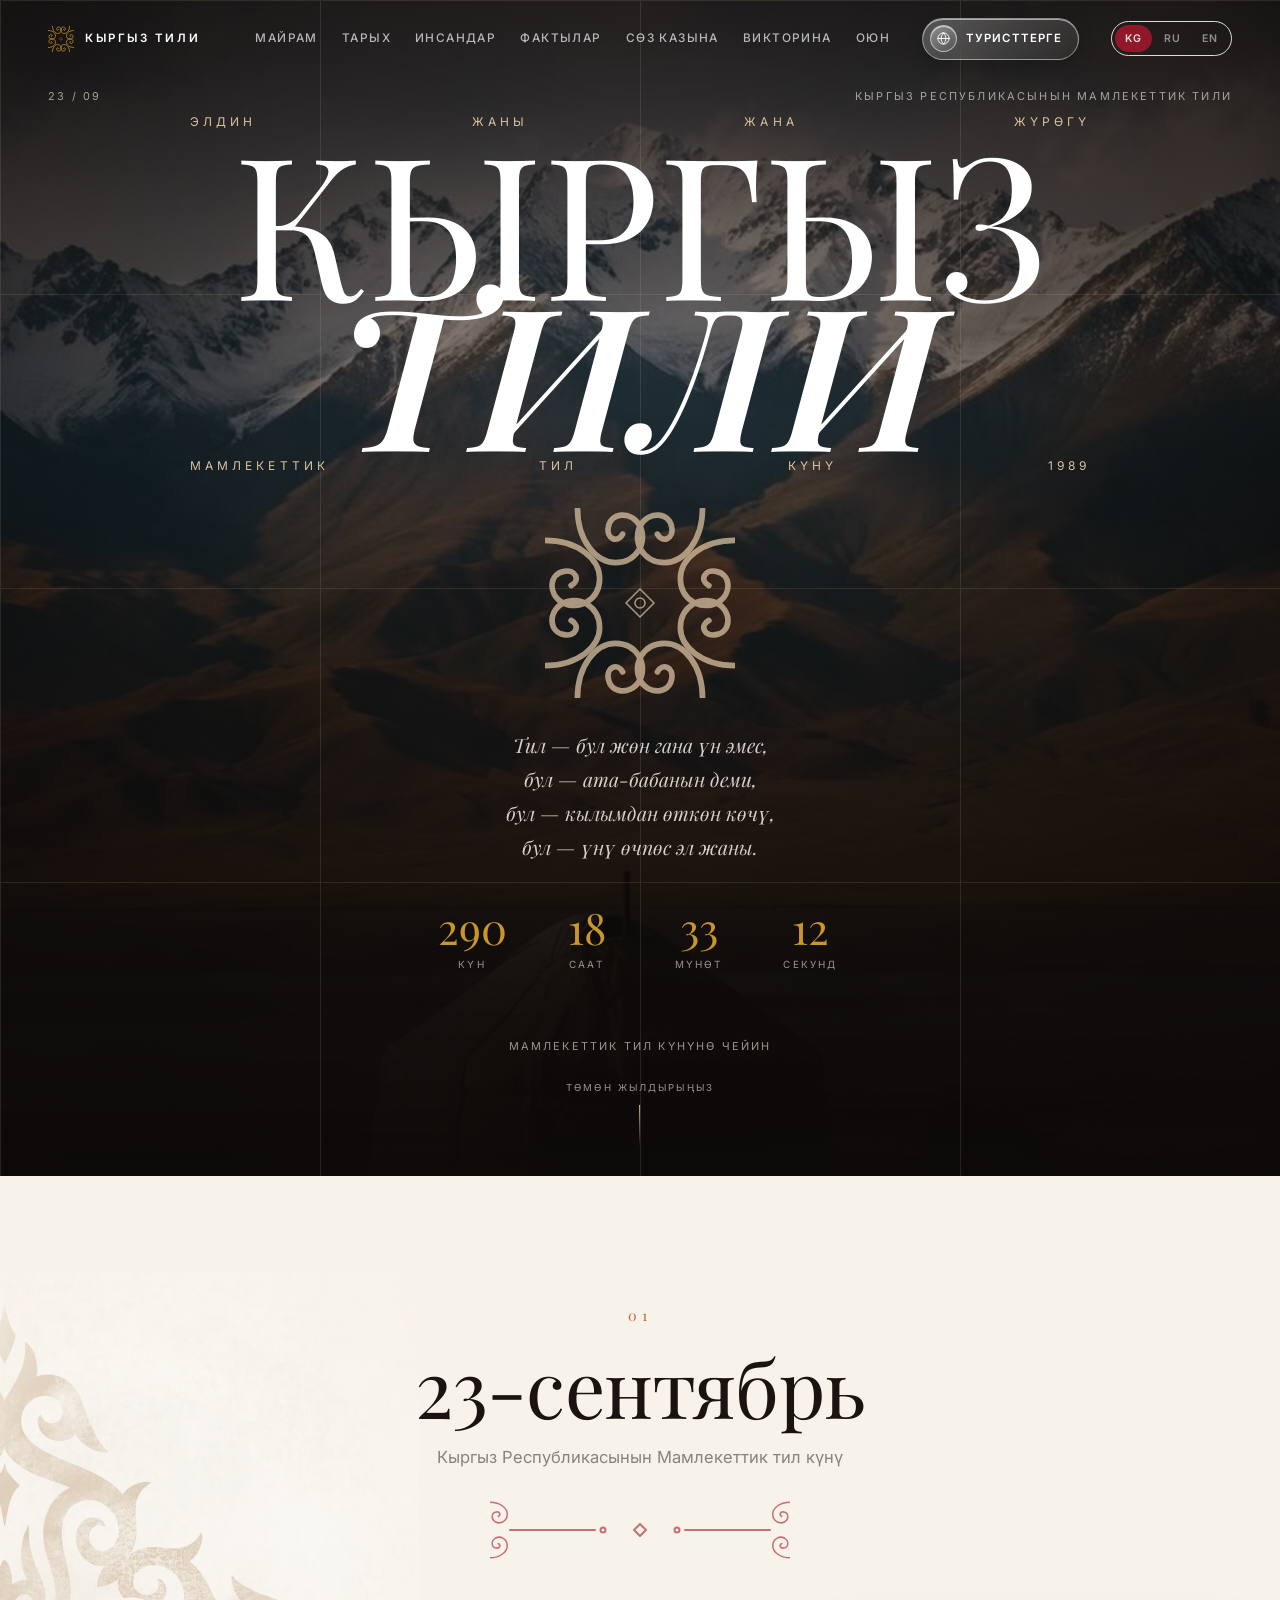
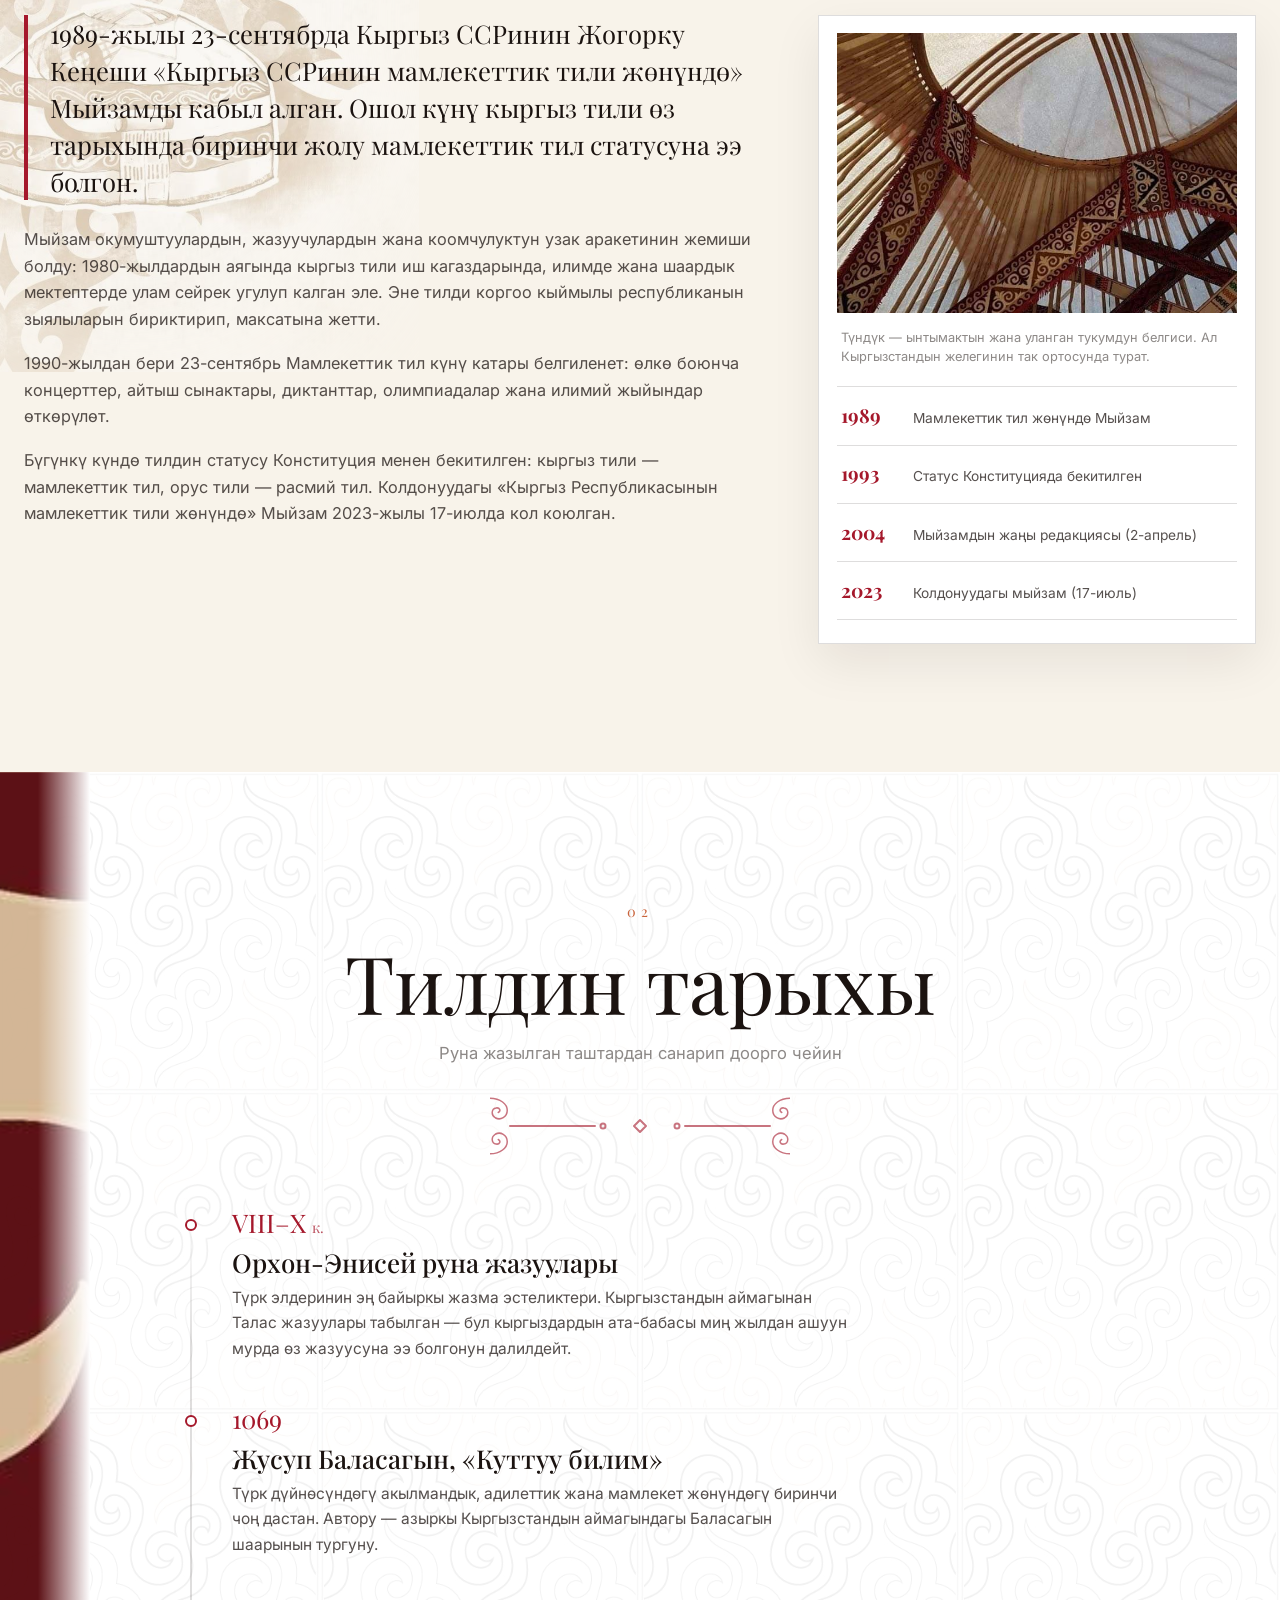
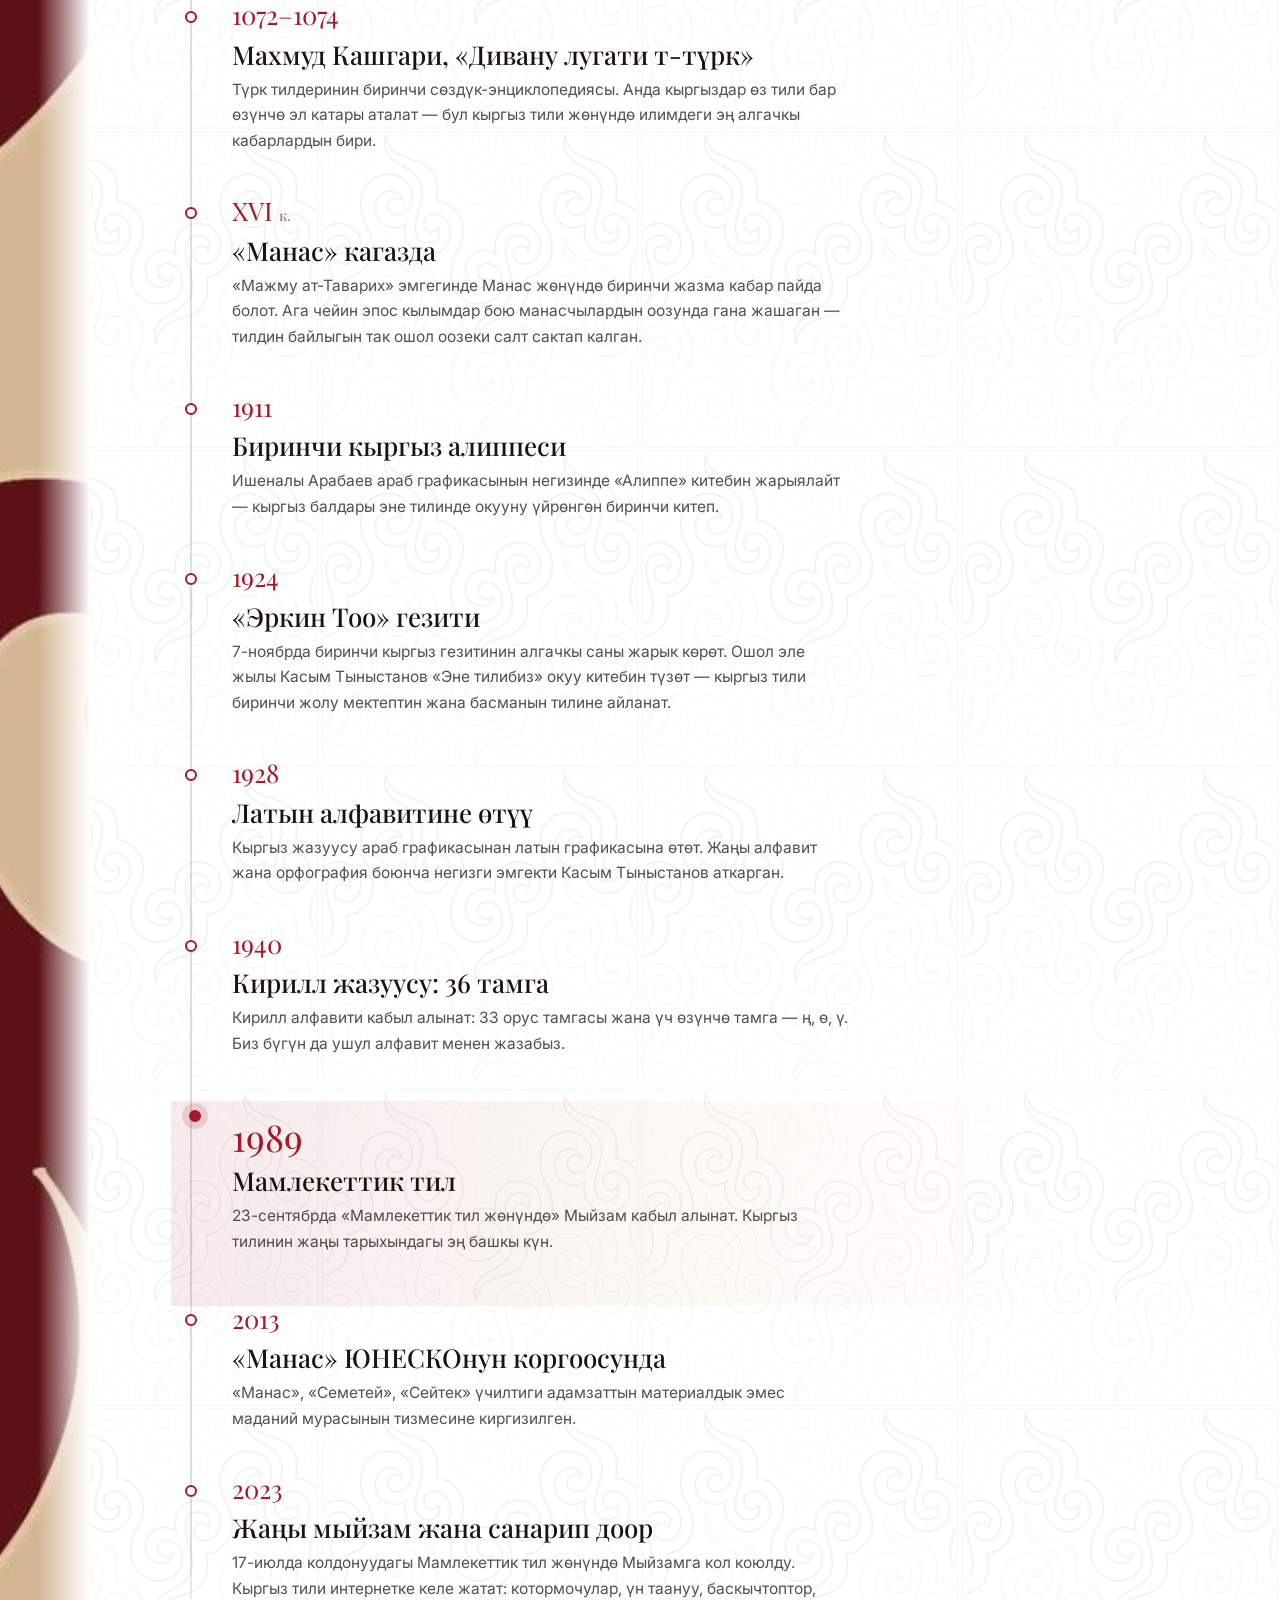
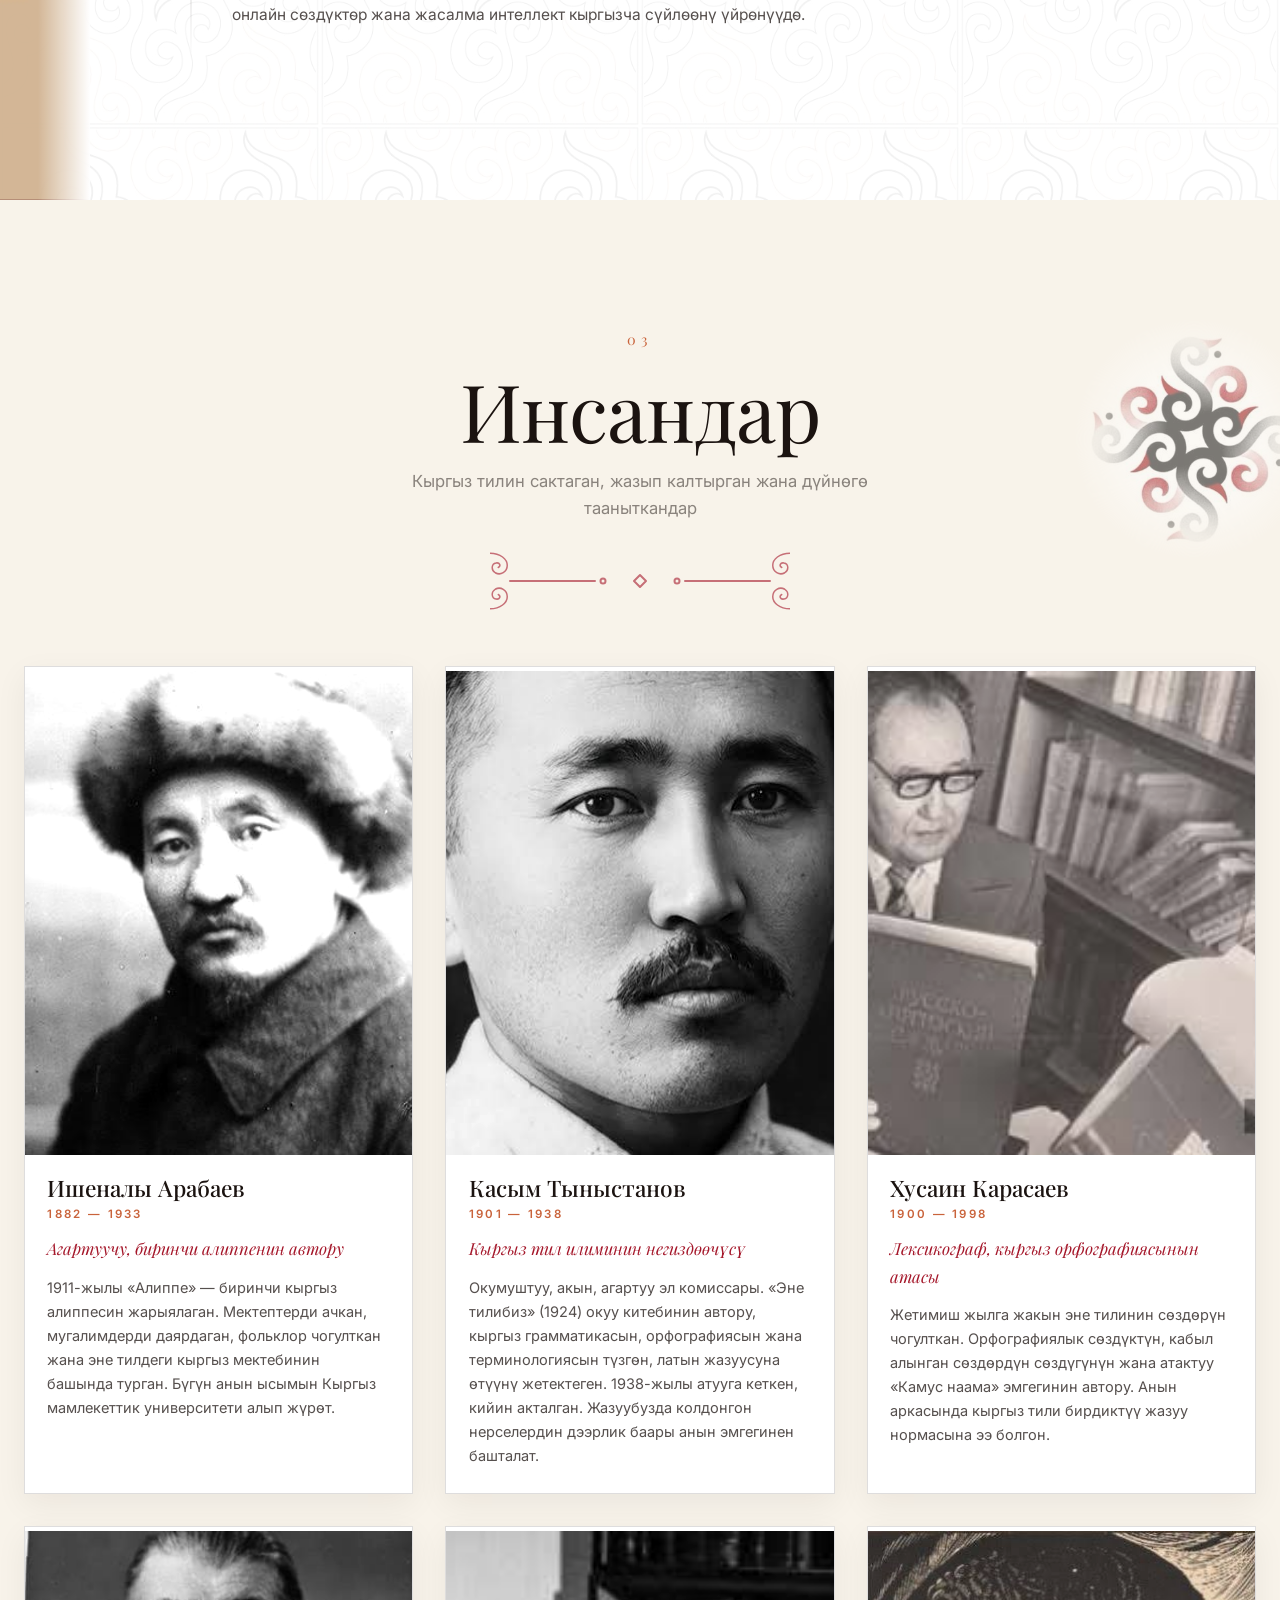
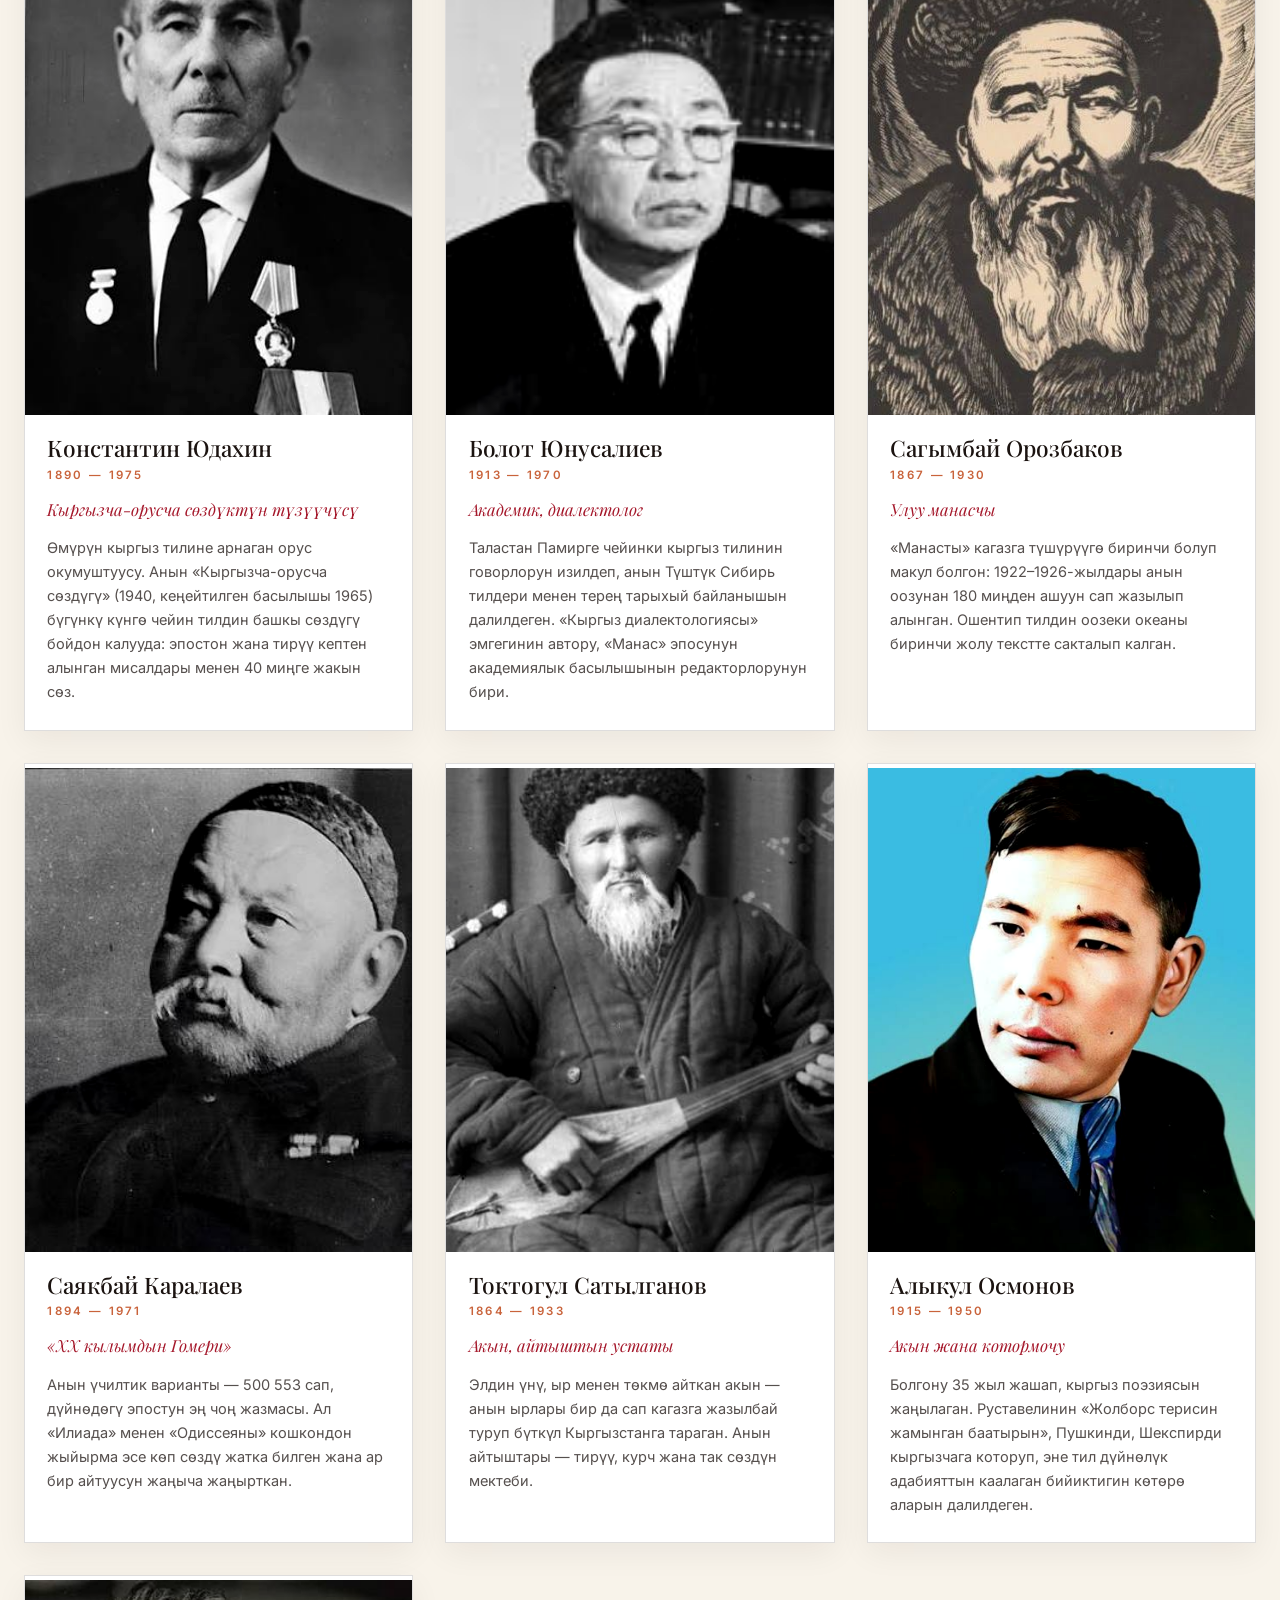
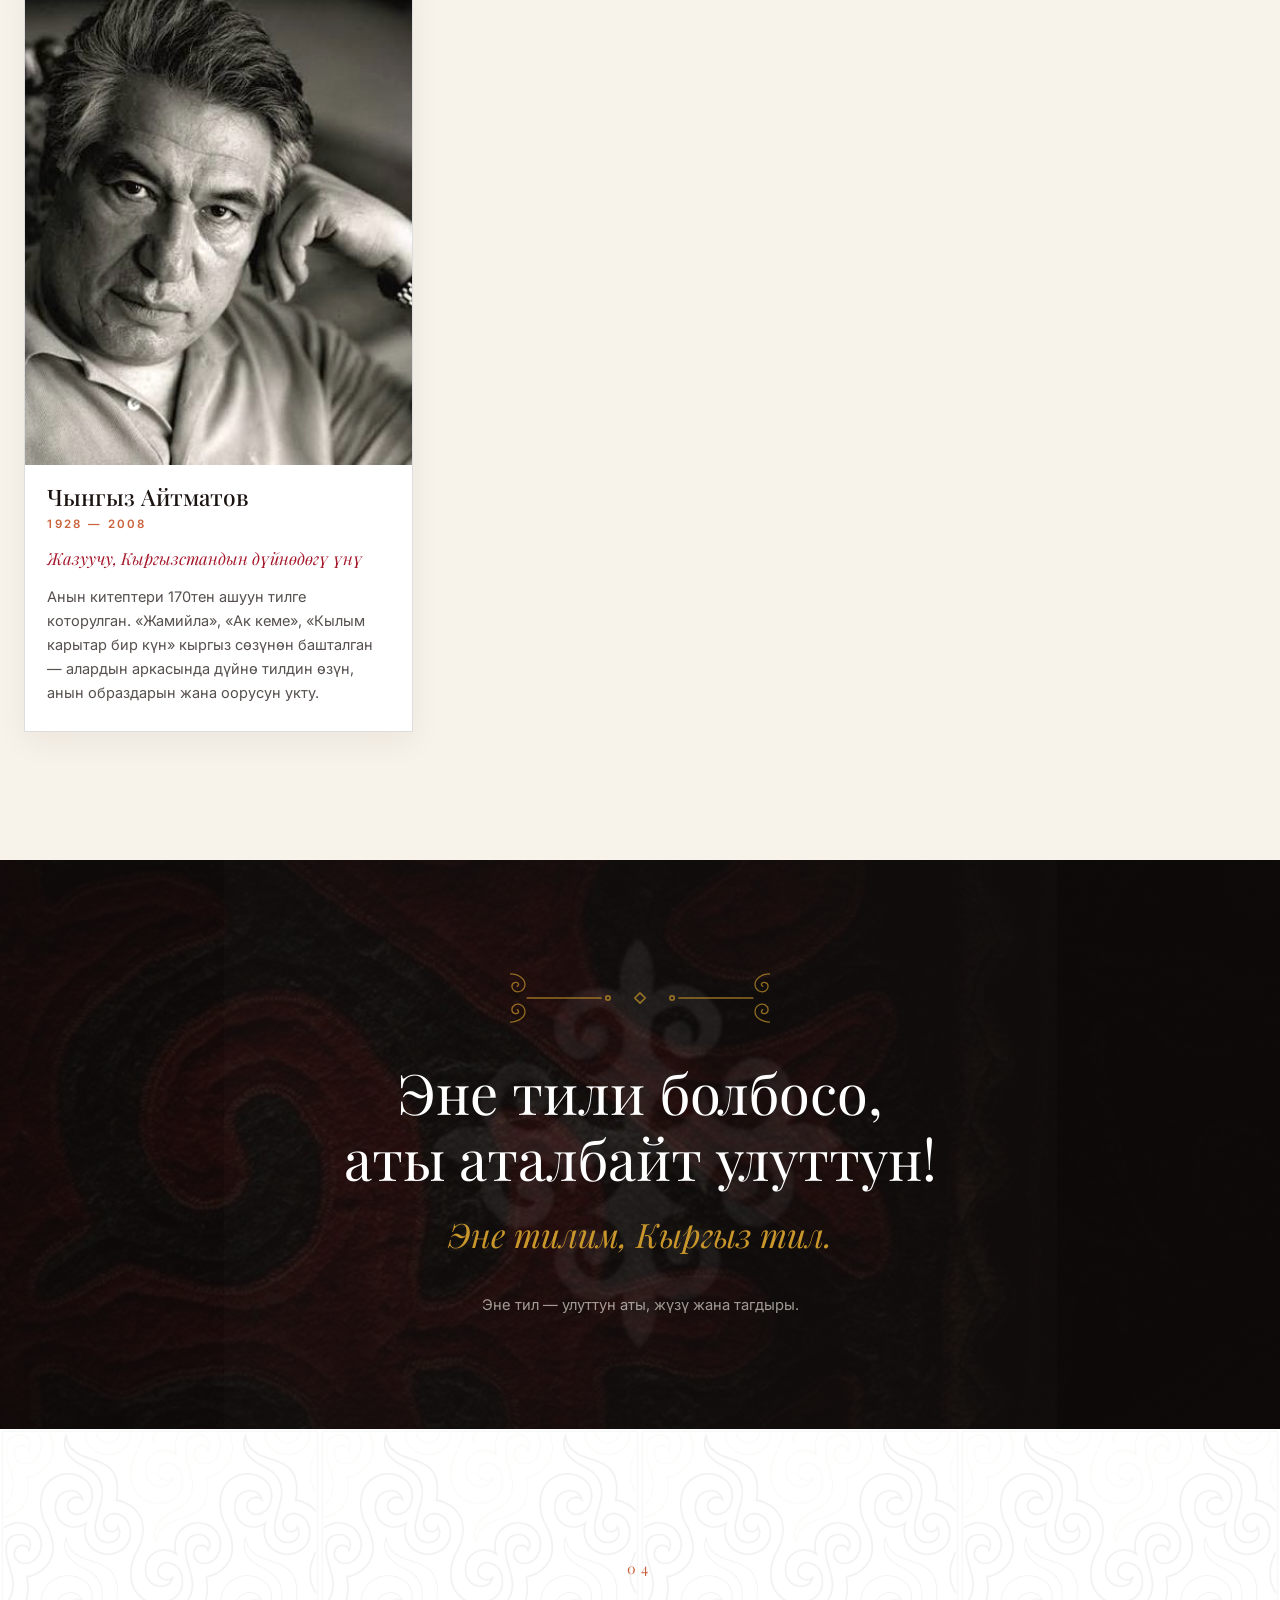
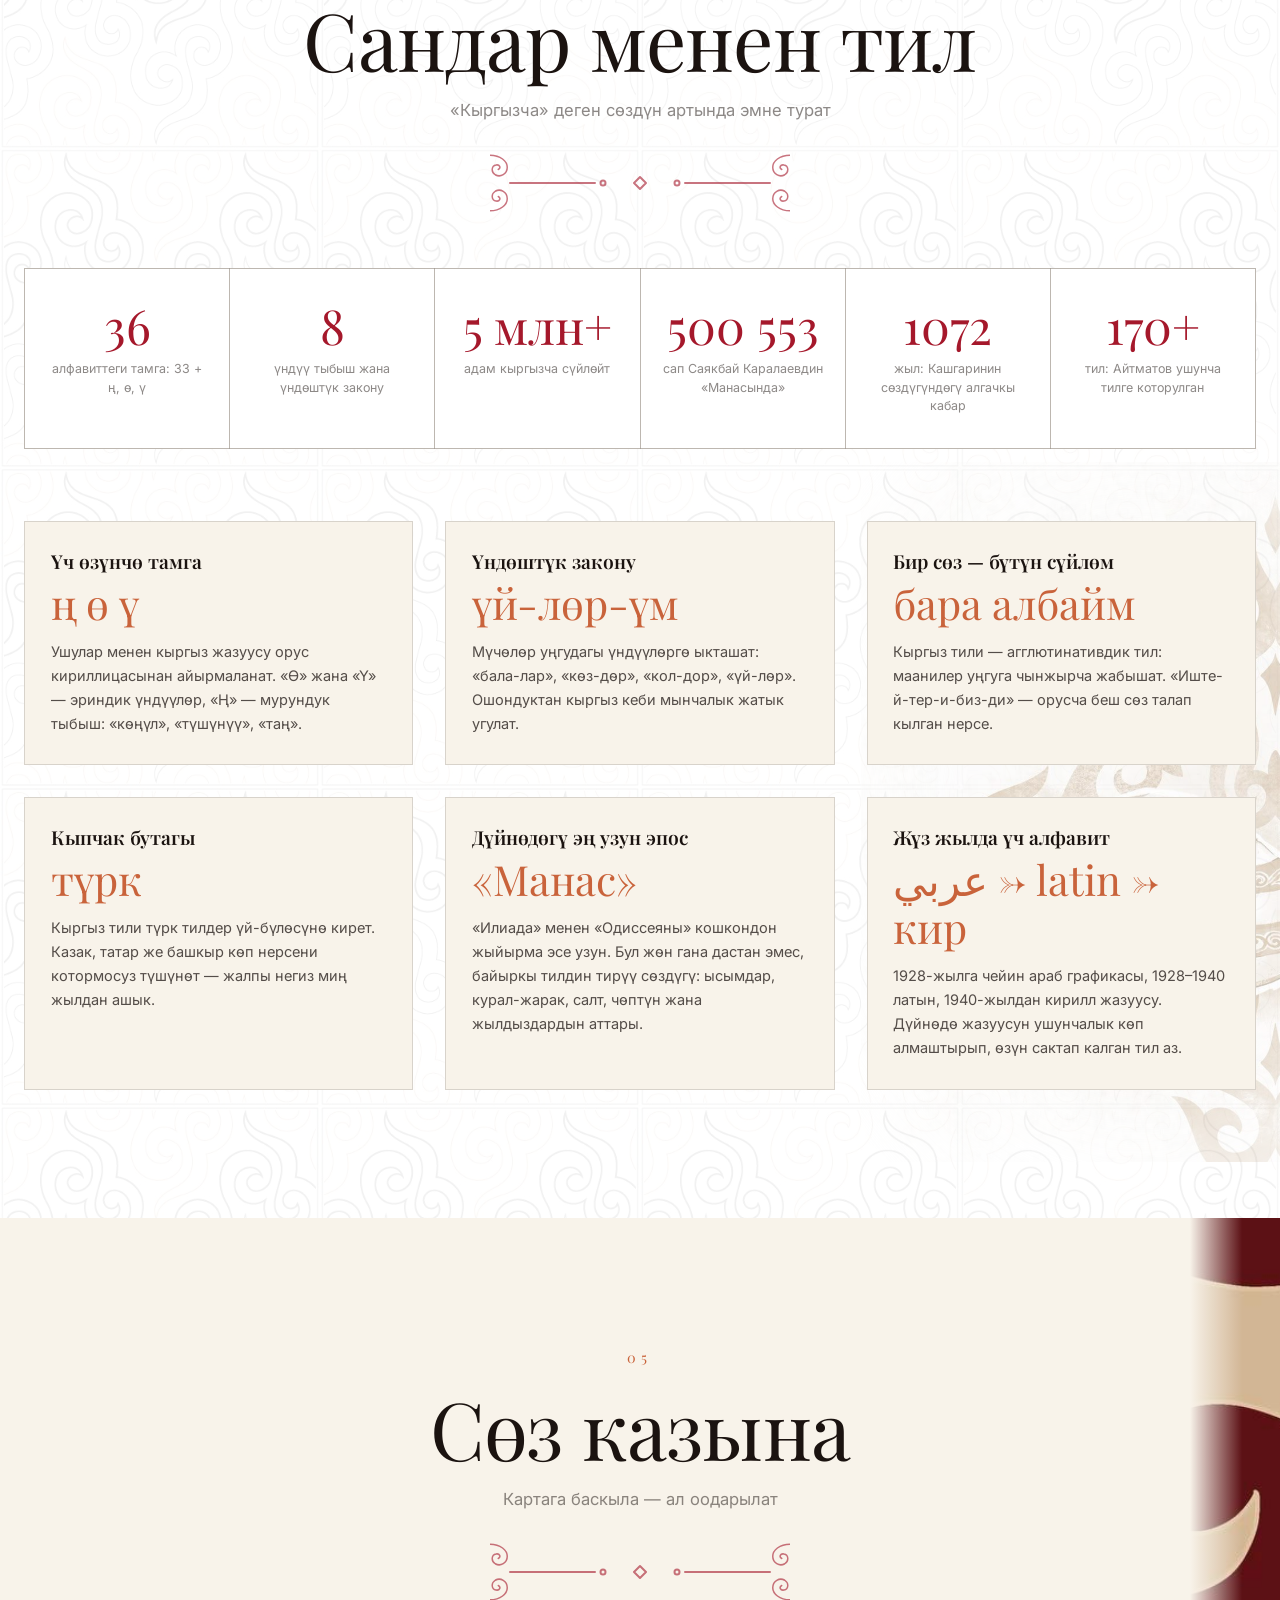
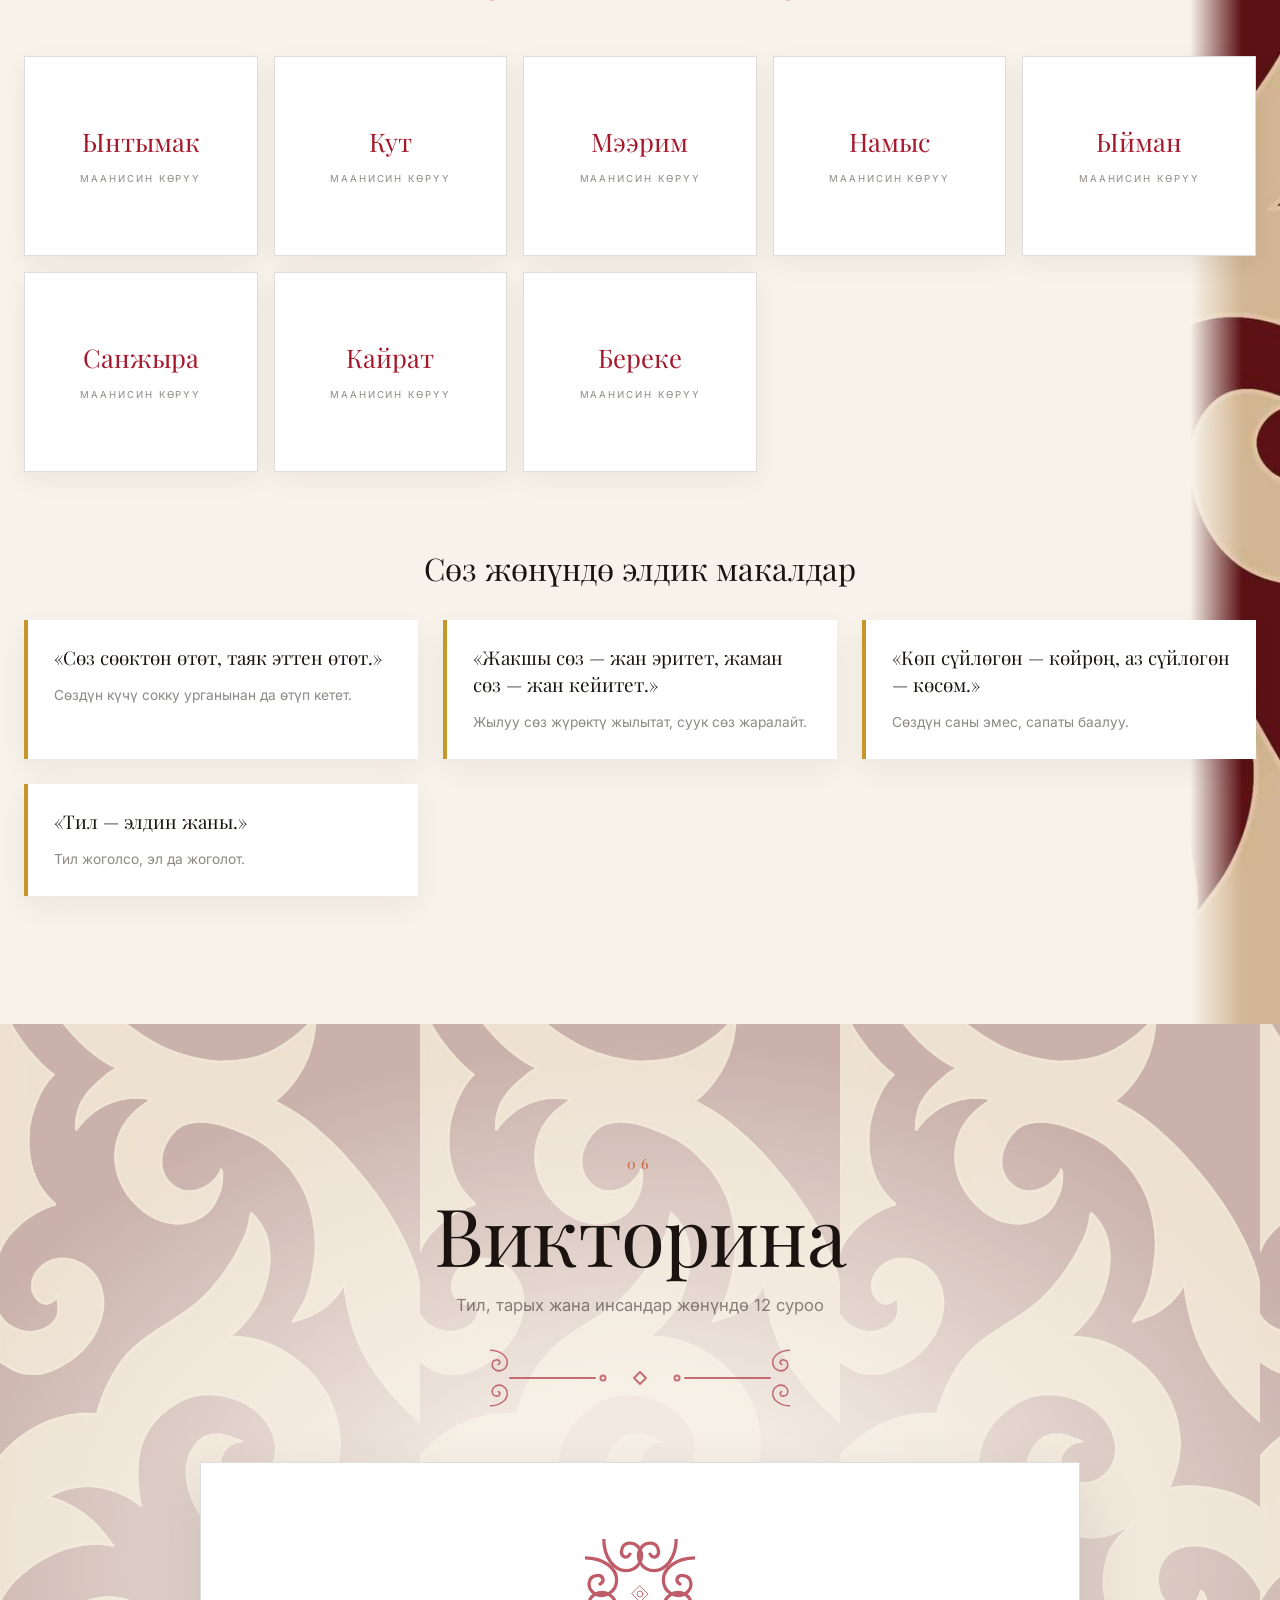
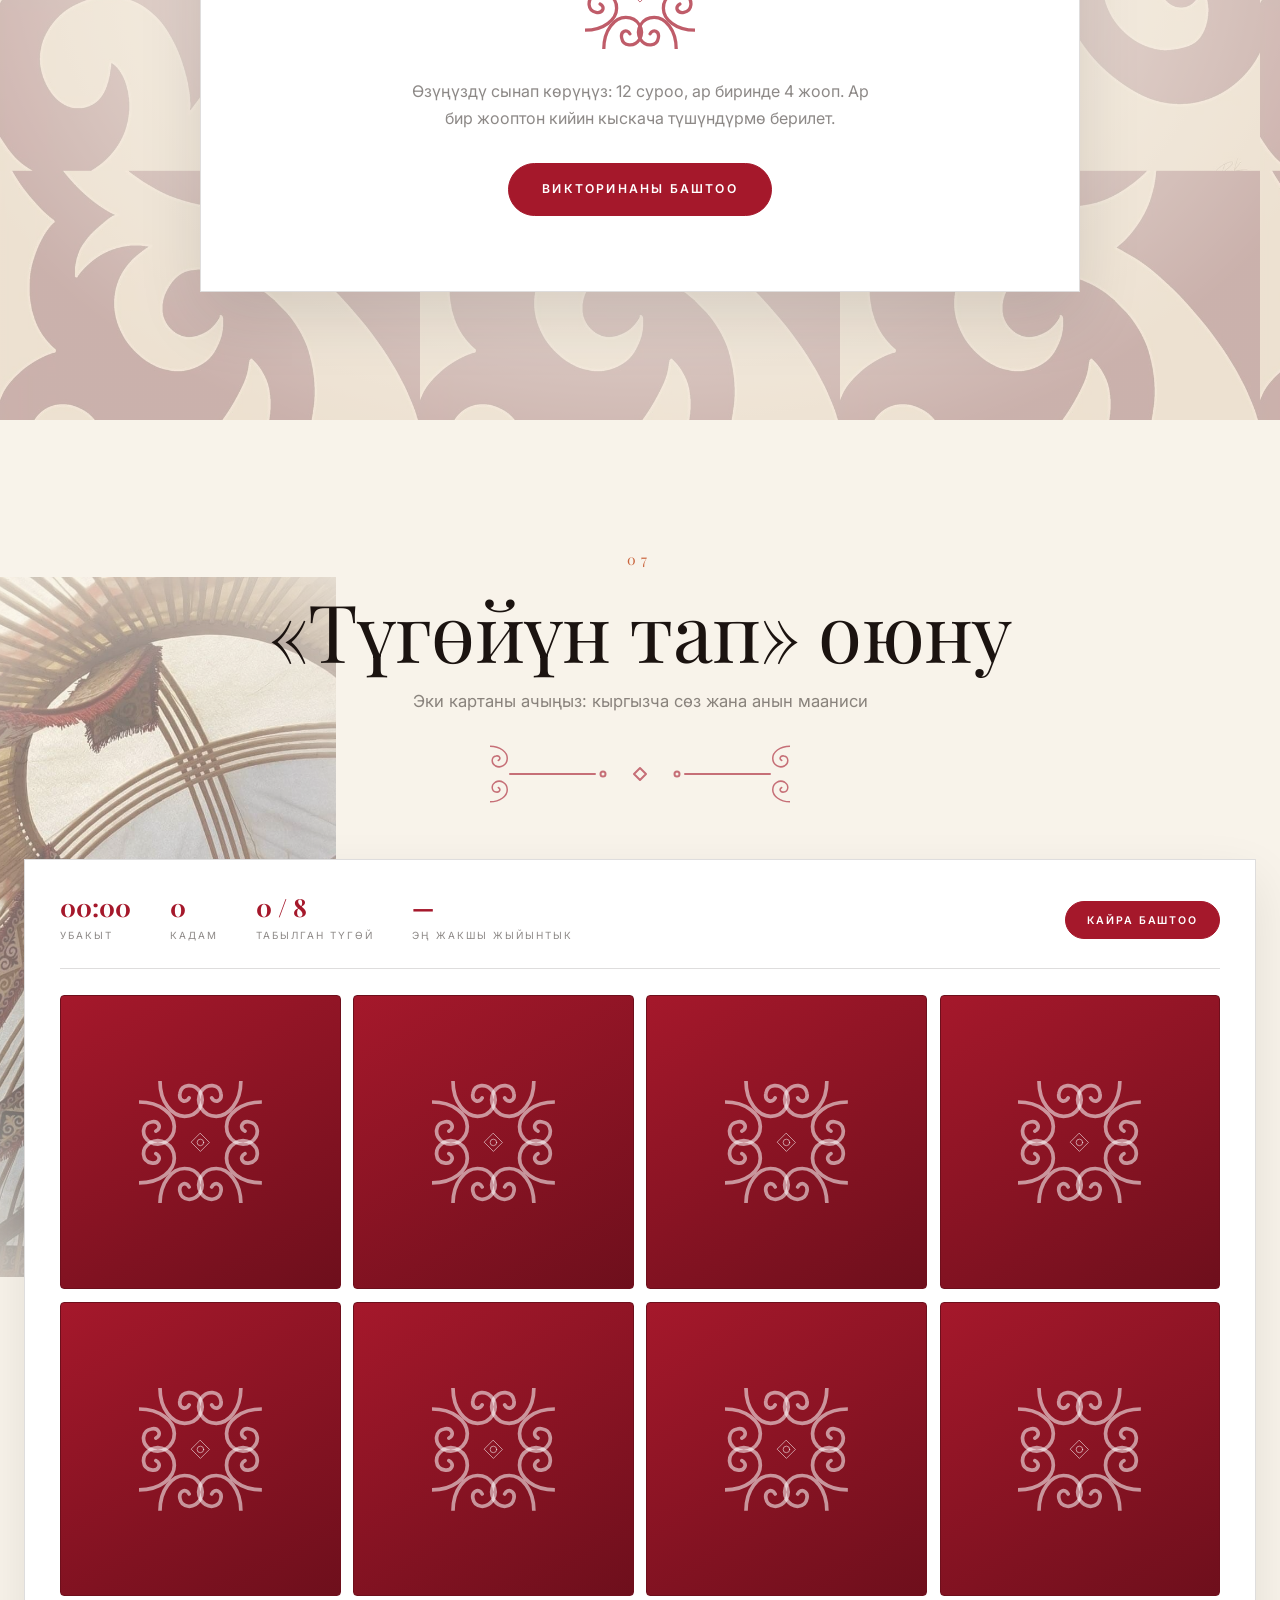
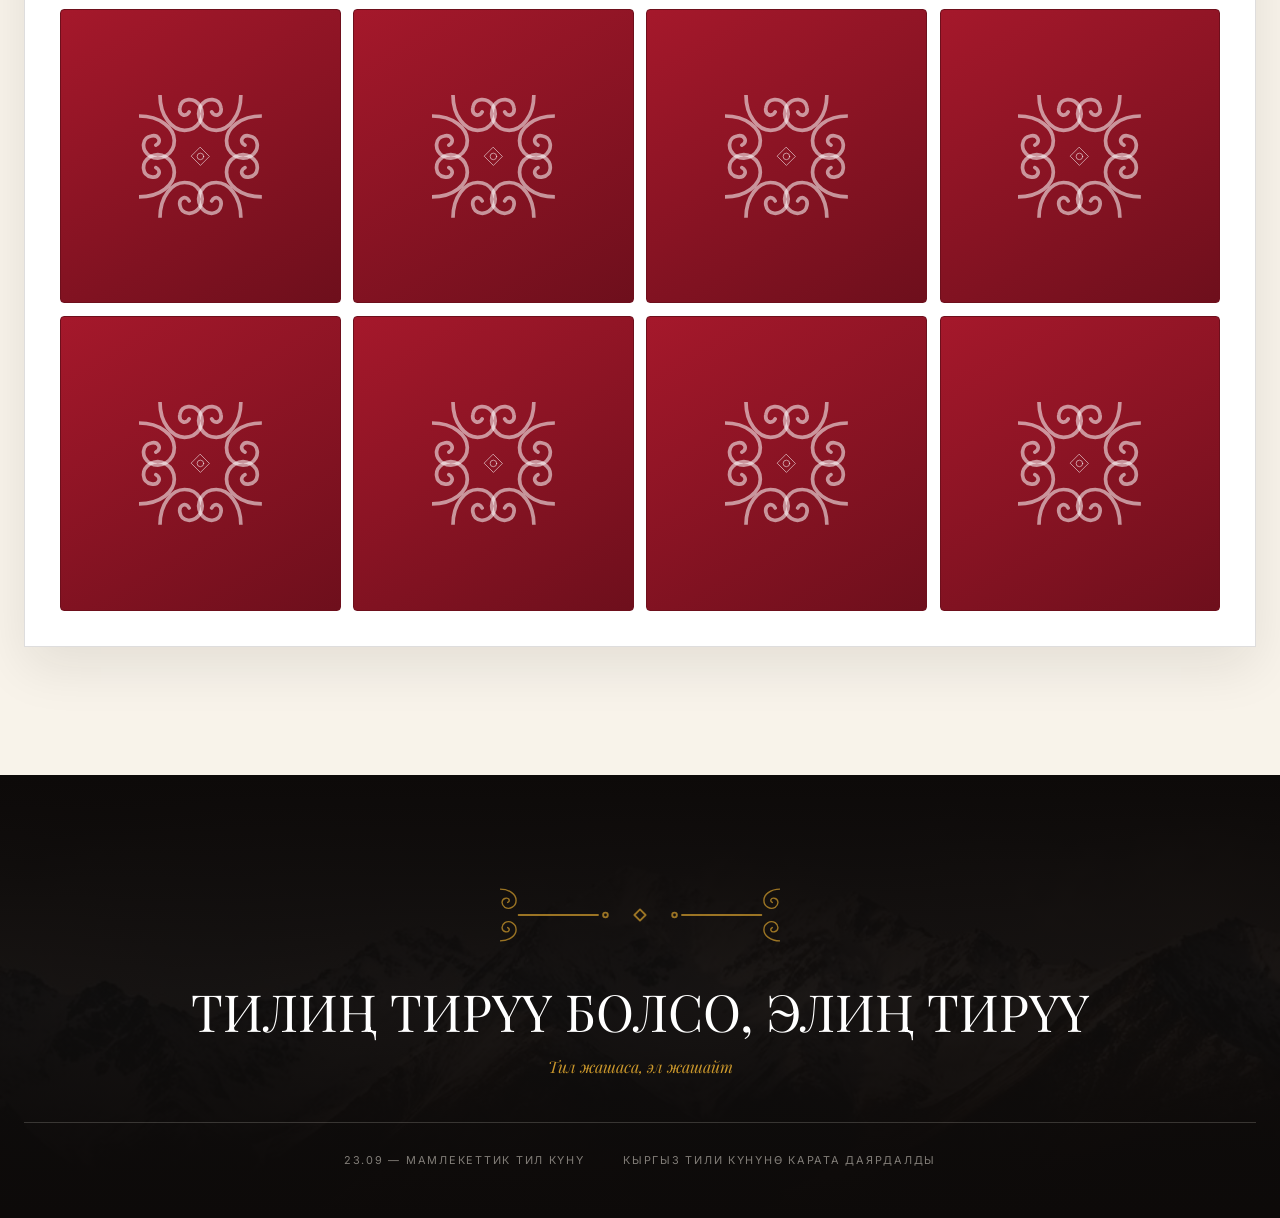
==== commit ac100440: "Страница для туристов, фраза-кредо и новые орнаменты - Кнопка «Туристтерге» в шапке открывает страни" ====
--- a/index.html
+++ b/index.html
@@ -71,6 +71,16 @@
     <a href="#quiz"    data-ru="Викторина"   data-en="Quiz">Викторина</a>
     <a href="#game"    data-ru="Мини-игра"   data-en="Game">Оюн</a>
   </nav>
+  <a class="glassbtn" href="tourist.html" target="_blank" rel="noopener">
+    <span class="glassbtn__ico" aria-hidden="true">
+      <svg viewBox="0 0 24 24" fill="none" stroke="currentColor" stroke-width="1.5" stroke-linecap="round" stroke-linejoin="round">
+        <circle cx="12" cy="12" r="9"/>
+        <path d="M3 12h18"/>
+        <path d="M12 3c2.4 2.6 3.7 5.6 3.7 9s-1.3 6.4-3.7 9c-2.4-2.6-3.7-5.6-3.7-9S9.6 5.6 12 3z"/>
+      </svg>
+    </span>
+    <span class="glassbtn__t" data-ru="Для туристов" data-en="For tourists">Туристтерге</span>
+  </a>
   <div class="lang" role="group" aria-label="Тил / Язык / Language">
     <button type="button" class="lang__b is-on" data-lang="kg">KG</button>
     <button type="button" class="lang__b" data-lang="ru">RU</button>
@@ -172,6 +182,7 @@
 
 <!-- ================= ТАРЫХ================= -->
 <section class="sec sec--history" id="history">
+  <div class="sec__texture" style="background-image:url('assets/img/pattern-line.jpg')"></div>
   <div class="sec__stripe" style="background-image:url('assets/img/ornament-flat.jpg')"></div>
   <div class="wrap">
     <p class="sec__num">02</p>
@@ -252,6 +263,7 @@
 
 <!-- =================ЛИЧНОСТИ ================= -->
 <section class="sec sec--people" id="people">
+  <div class="sec__rosette" style="background-image:url('assets/img/rosette.jpg')"></div>
   <div class="wrap">
     <p class="sec__num">03</p>
     <h2 class="sec__title" data-ru="Личности" data-en="The people">Инсандар</h2>
@@ -374,8 +386,25 @@
   </div>
 </section>
 
+<!-- ================= КРЕДО / БОЛЬШАЯ ФРАЗА ================= -->
+<section class="creed">
+  <div class="creed__bg" style="background-image:url('assets/img/shyrdak.jpg')"></div>
+  <div class="creed__orn" style="background-image:url('assets/img/ornament-mark.jpg')"></div>
+  <div class="wrap">
+    <svg class="orn creed__div" viewBox="0 0 300 60"><use href="#orn-div"/></svg>
+    <blockquote class="creed__q">
+      <p class="creed__big">Эне тили болбосо,<br>аты аталбайт улуттун!</p>
+      <p class="creed__sign">Эне тилим, Кыргыз тил.</p>
+    </blockquote>
+    <p class="creed__tr"
+       data-ru="Без родного языка у народа не будет имени. Родной мой язык — кыргызский язык."
+       data-en="Without its mother tongue a nation has no name. My mother tongue is Kyrgyz.">Эне тил — улуттун аты, жүзү жана тагдыры.</p>
+  </div>
+</section>
+
 <!-- ================= ФАКТЫЛАР ================= -->
 <section class="sec sec--facts" id="facts">
+  <div class="sec__texture" style="background-image:url('assets/img/pattern-line.jpg')"></div>
   <div class="sec__orn sec__orn--right" style="background-image:url('assets/img/boz-ui.jpg')"></div>
   <div class="wrap">
     <p class="sec__num">04</p>
--- a/styles.css
+++ b/styles.css
@@ -437,3 +437,85 @@
   *{animation-duration:.01ms !important;animation-iteration-count:1 !important;transition-duration:.01ms !important}
   html{scroll-behavior:auto}
 }
+
+/* ============================================================
+   СТЕКЛЯННАЯ КНОПКА «ТУРИСТТЕРГЕ»
+   ============================================================ */
+.glassbtn{
+  display:inline-flex;align-items:center;gap:.55rem;flex:none;
+  padding:.42rem 1rem .42rem .45rem;border-radius:999px;
+  font-size:.71rem;letter-spacing:.1em;text-transform:uppercase;font-weight:600;
+  background:linear-gradient(145deg,rgba(255,255,255,.26),rgba(255,255,255,.06));
+  border:1px solid rgba(255,255,255,.45);
+  box-shadow:inset 0 1px 0 rgba(255,255,255,.55),0 6px 18px rgba(0,0,0,.18);
+  backdrop-filter:blur(10px) saturate(1.3);
+  transition:transform .3s ease,border-color .3s ease,box-shadow .3s ease,background .3s ease;
+}
+.glassbtn__ico{
+  width:27px;height:27px;border-radius:50%;flex:none;display:grid;place-items:center;
+  background:linear-gradient(145deg,rgba(255,255,255,.34),rgba(255,255,255,.05));
+  border:1px solid rgba(255,255,255,.5);
+  box-shadow:inset 0 1px 0 rgba(255,255,255,.65);
+}
+.glassbtn__ico svg{width:15px;height:15px}
+.glassbtn:hover{transform:translateY(-2px);border-color:rgba(255,255,255,.85);
+  box-shadow:inset 0 1px 0 rgba(255,255,255,.75),0 12px 26px rgba(0,0,0,.26)}
+.glassbtn:focus-visible{outline:2px solid var(--gold);outline-offset:3px}
+
+.nav.is-stuck .glassbtn{
+  color:var(--bordo);
+  background:linear-gradient(145deg,rgba(165,24,43,.11),rgba(165,24,43,.03));
+  border-color:rgba(165,24,43,.4);
+  box-shadow:inset 0 1px 0 rgba(255,255,255,.9),0 6px 16px rgba(27,19,16,.1);
+}
+.nav.is-stuck .glassbtn__ico{
+  background:linear-gradient(145deg,rgba(165,24,43,.15),rgba(165,24,43,.04));
+  border-color:rgba(165,24,43,.35);box-shadow:inset 0 1px 0 rgba(255,255,255,.8);
+}
+.nav.is-stuck .glassbtn:hover{border-color:var(--bordo);box-shadow:inset 0 1px 0 #fff,0 12px 24px rgba(165,24,43,.2)}
+
+/* ============================================================
+   БОЛЬШАЯ ФРАЗА МЕЖДУ РАЗДЕЛАМИ
+   ============================================================ */
+.creed{position:relative;overflow:hidden;text-align:center;
+  padding:clamp(4rem,9vw,7rem) 0;background:var(--night);color:var(--cream)}
+.creed__bg{position:absolute;inset:0;background-size:cover;background-position:center;opacity:.4}
+.creed::after{content:"";position:absolute;inset:0;
+  background:radial-gradient(72% 72% at 50% 50%,rgba(13,10,9,.5),rgba(13,10,9,.93))}
+.creed__orn{position:absolute;inset:0;z-index:1;background-repeat:no-repeat;background-position:center;
+  background-size:auto 260%;opacity:.17;mix-blend-mode:screen;filter:invert(1) grayscale(1)}
+.creed .wrap{position:relative;z-index:2}
+.creed__div{display:block;width:min(260px,52%);height:auto;margin:0 auto 2.2rem;color:var(--gold);opacity:.7}
+.creed__q{margin:0;padding:0;border:0}
+.creed__big{font-family:var(--ff-d);font-size:clamp(1.55rem,4.8vw,3.5rem);line-height:1.18;
+  color:#fff;margin:0;text-wrap:balance}
+.creed__sign{font-family:var(--ff-d);font-style:italic;font-size:clamp(1.15rem,3.2vw,2.1rem);
+  color:var(--gold);margin:1rem 0 0}
+.creed__tr{margin:1.9rem auto 0;max-width:54ch;font-size:.92rem;color:rgba(246,240,230,.62)}
+
+/* ============================================================
+   ТЕКСТУРЫ РАЗДЕЛОВ 02–04
+   ============================================================ */
+.sec__texture{position:absolute;inset:0;z-index:0;opacity:.055;
+  background-size:min(320px,36%);background-repeat:repeat}
+.sec__rosette{position:absolute;z-index:1;top:clamp(2rem,7vw,6rem);right:-5%;
+  width:min(300px,32%);aspect-ratio:1/1;opacity:.5;
+  background-size:auto 280%;background-position:center;background-repeat:no-repeat;
+  -webkit-mask-image:radial-gradient(52% 52% at 50% 50%,#000 42%,transparent 78%);
+          mask-image:radial-gradient(52% 52% at 50% 50%,#000 42%,transparent 78%)}
+
+@media (max-width:900px){
+  .glassbtn__t{display:none}
+  .glassbtn{padding:.42rem .45rem}
+  .sec__rosette{display:none}
+}
+
+/* шапка на узких экранах: кнопка «Туристтерге» не должна выдавливать меню */
+@media (max-width:900px){
+  .nav{gap:.8rem}
+  .lang__b{padding:.28rem .5rem;font-size:.62rem}
+}
+@media (max-width:560px){
+  .nav{gap:.6rem}
+  .nav__logo span{display:none}
+}
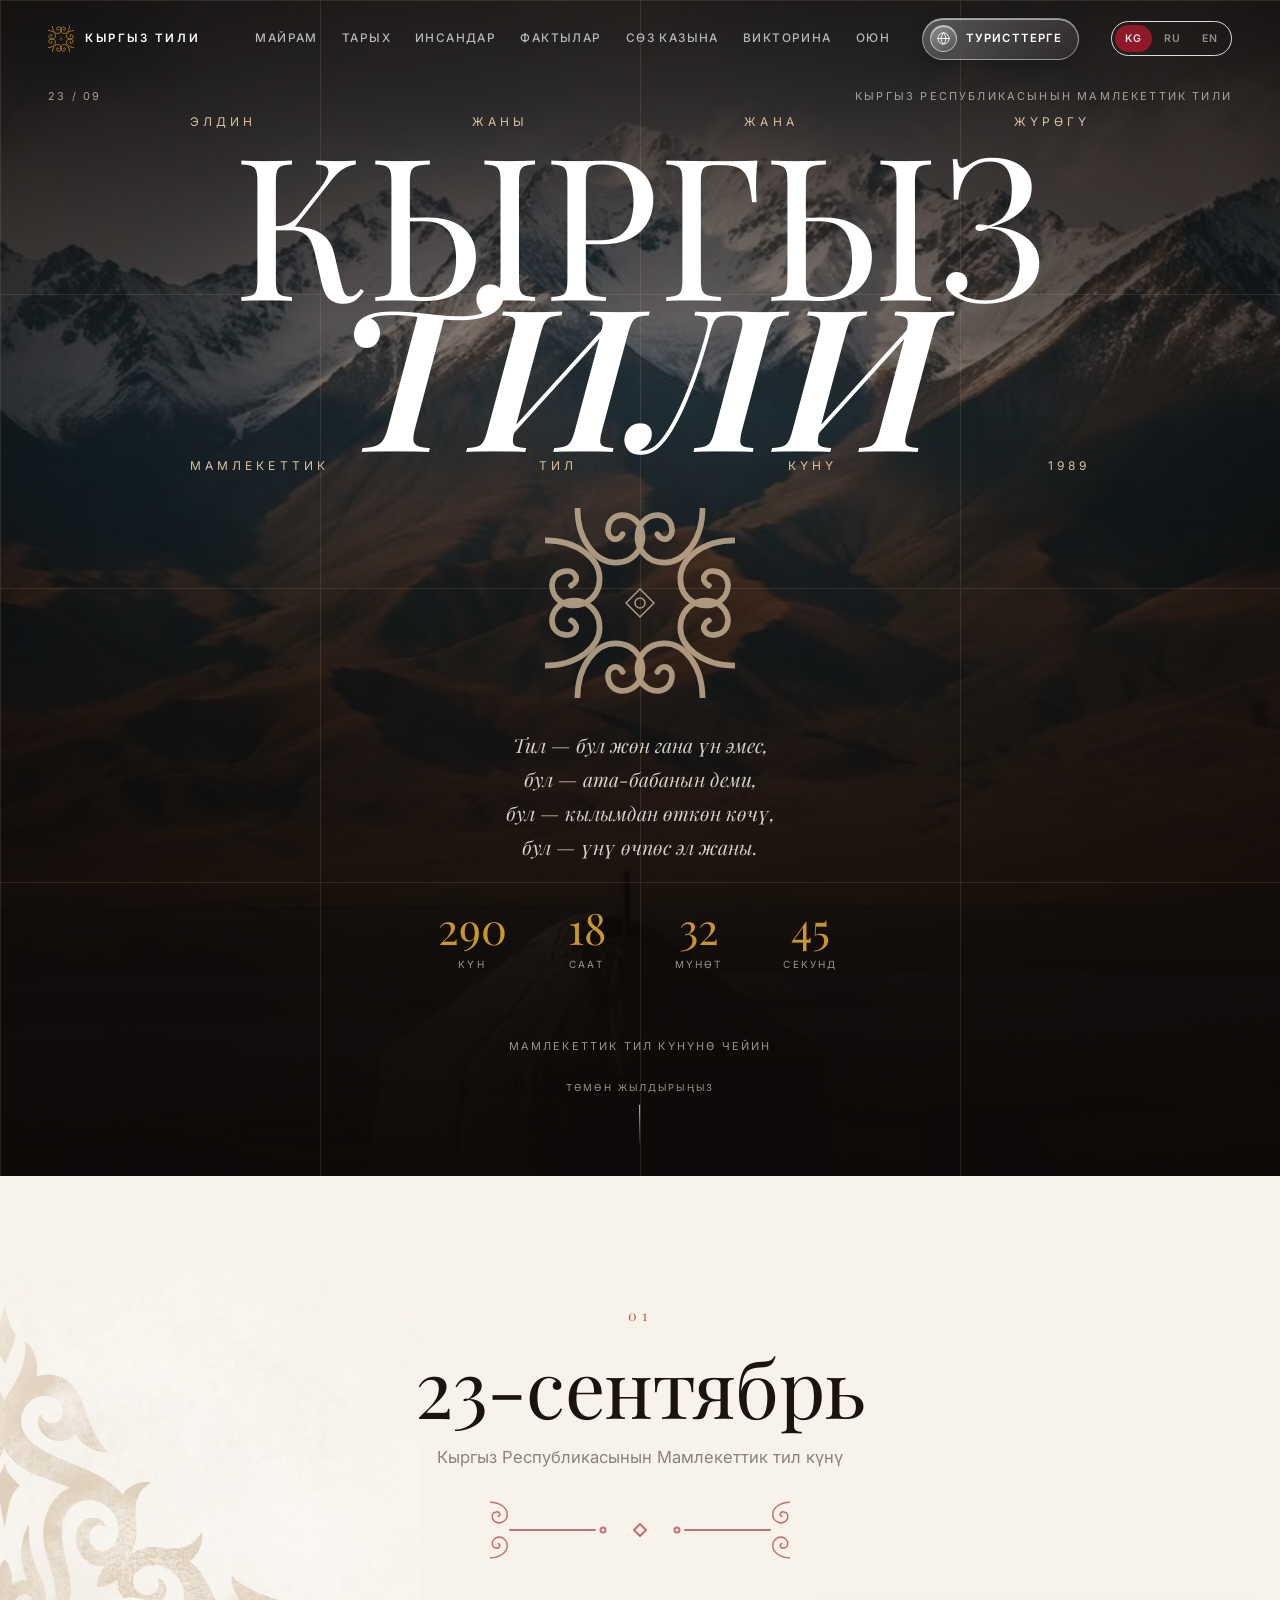
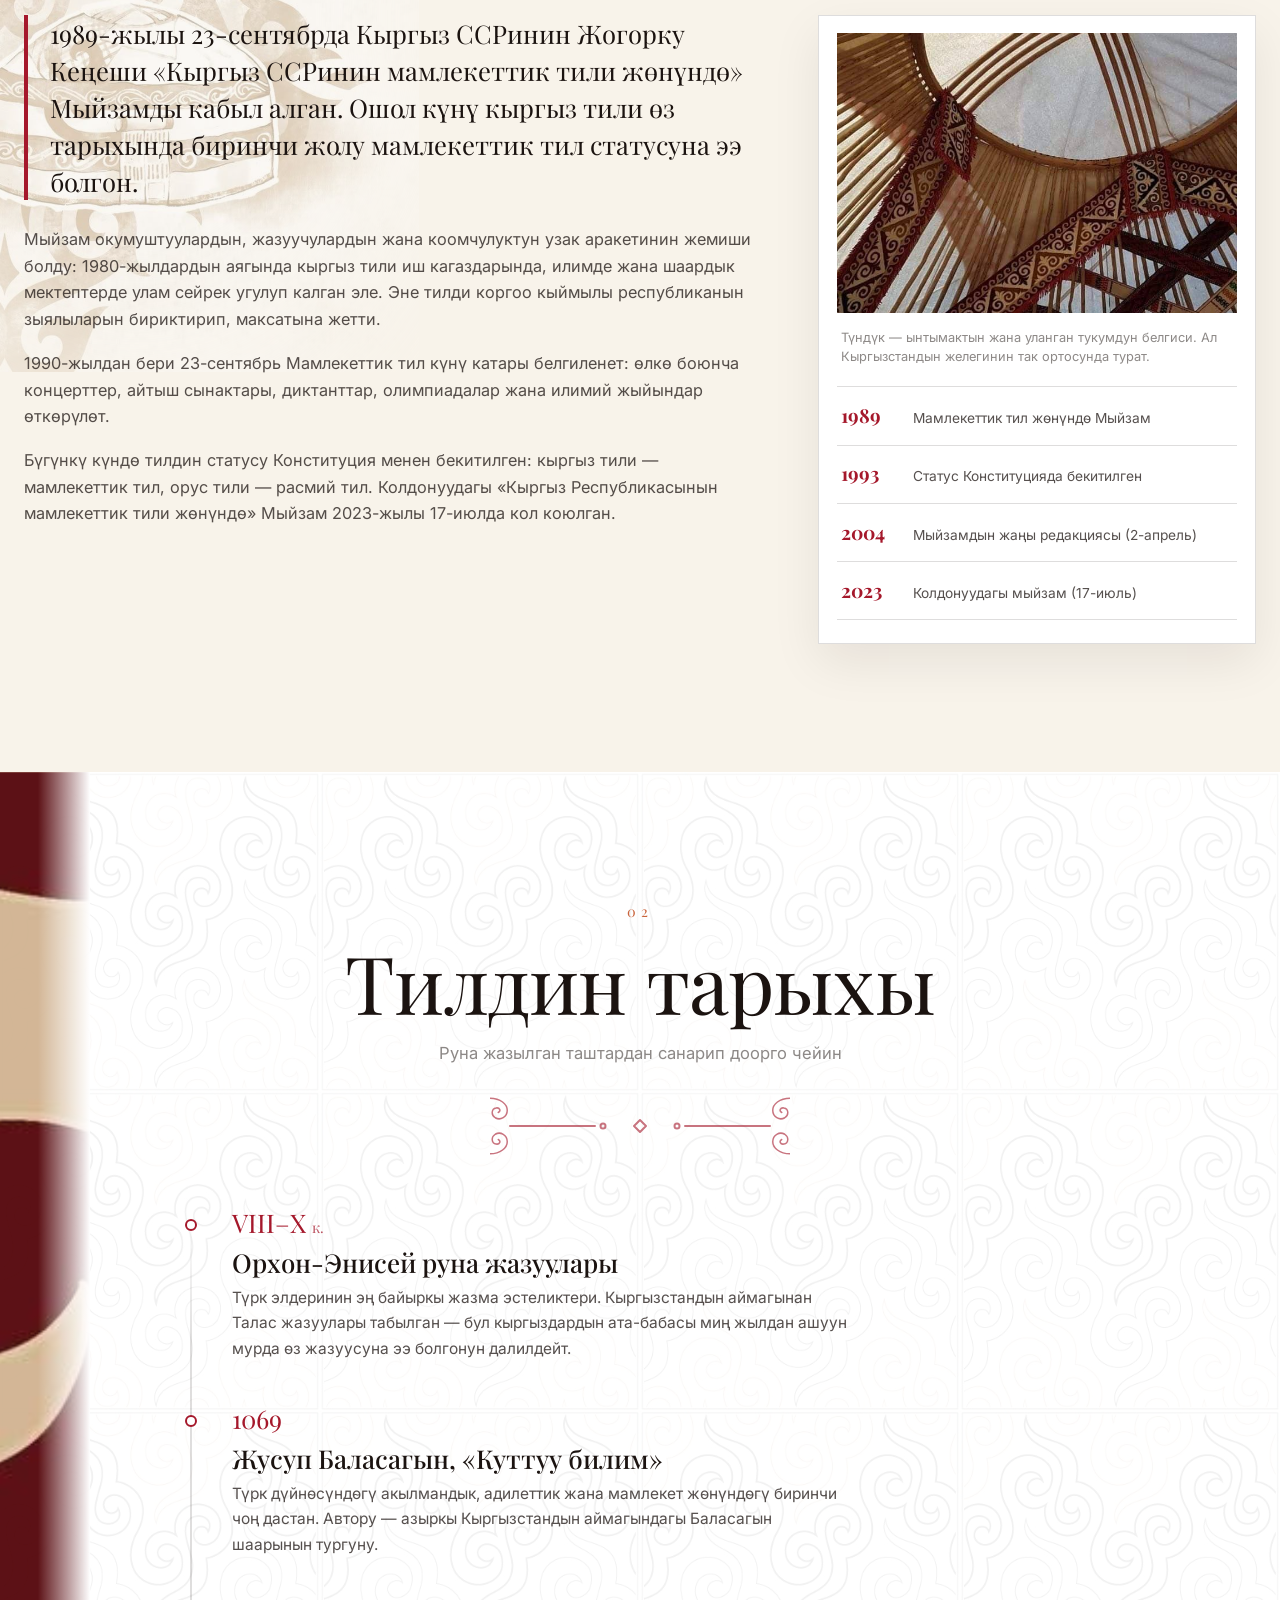
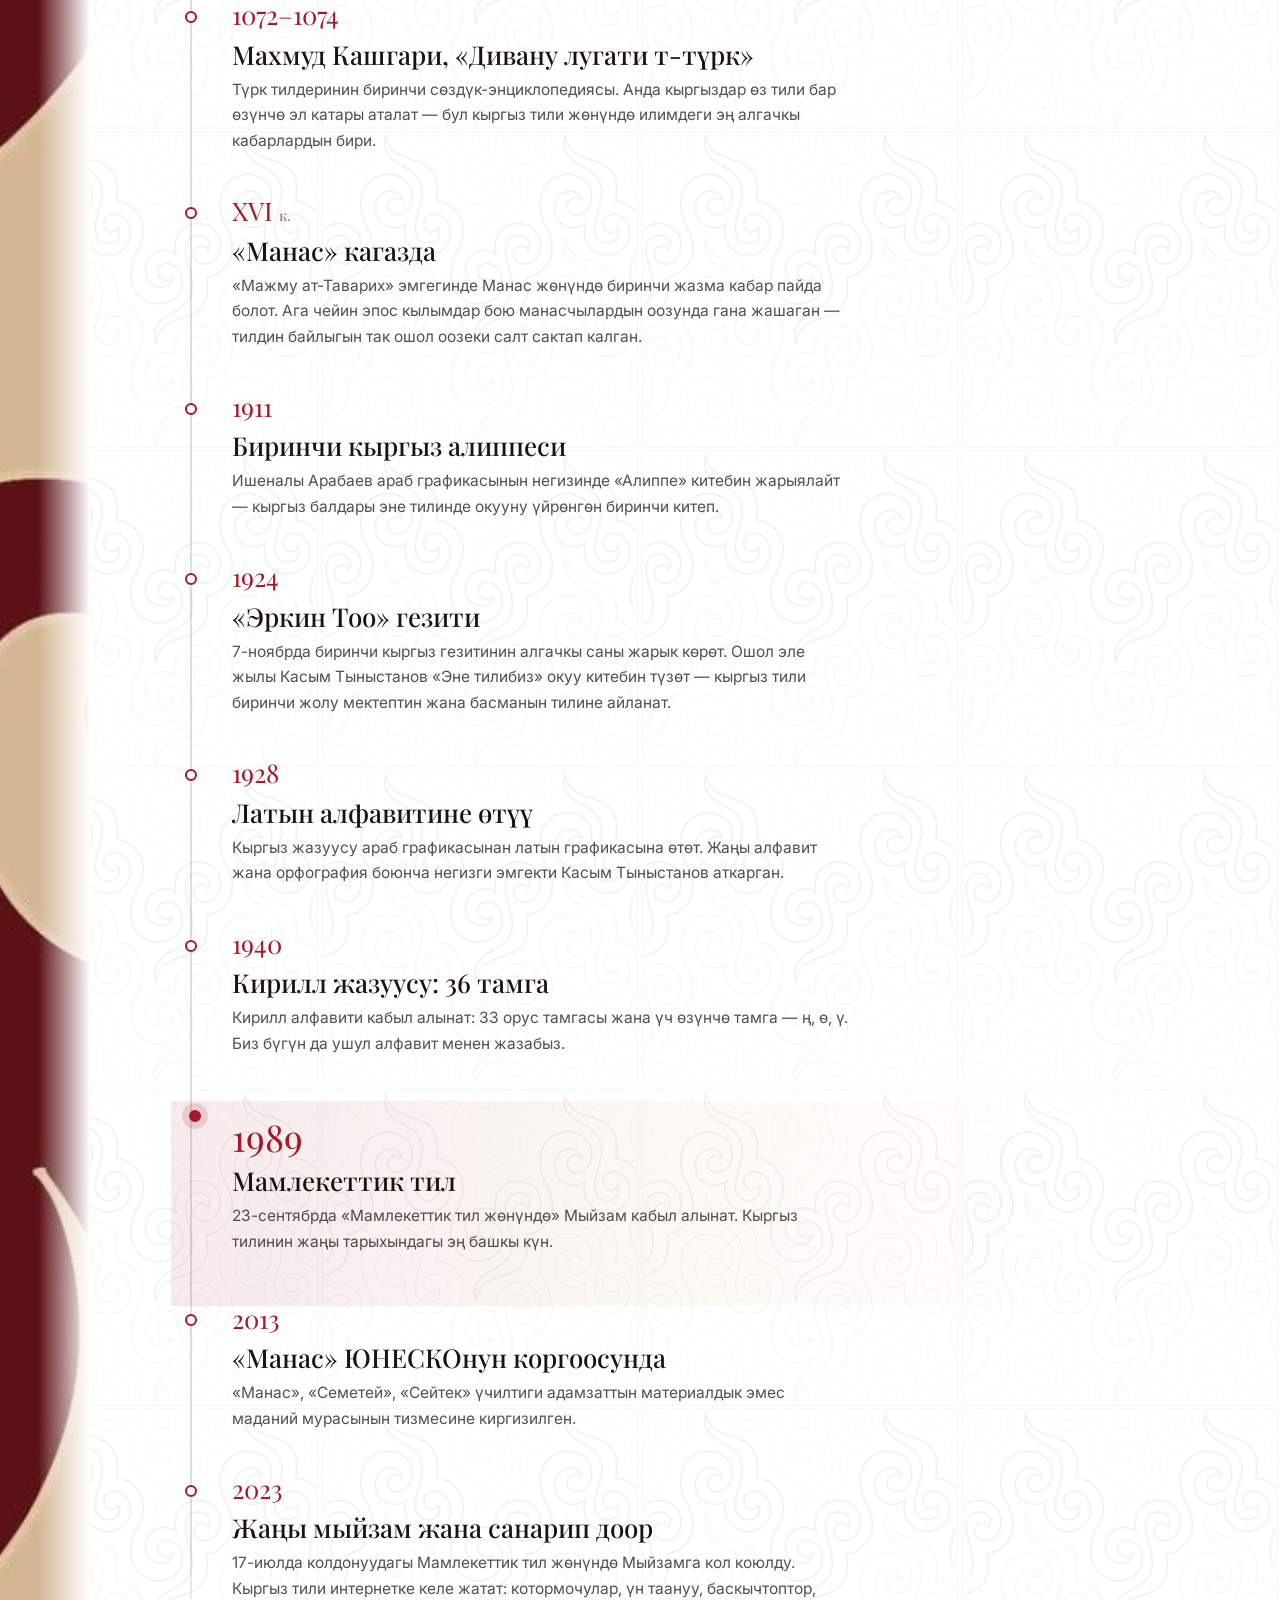
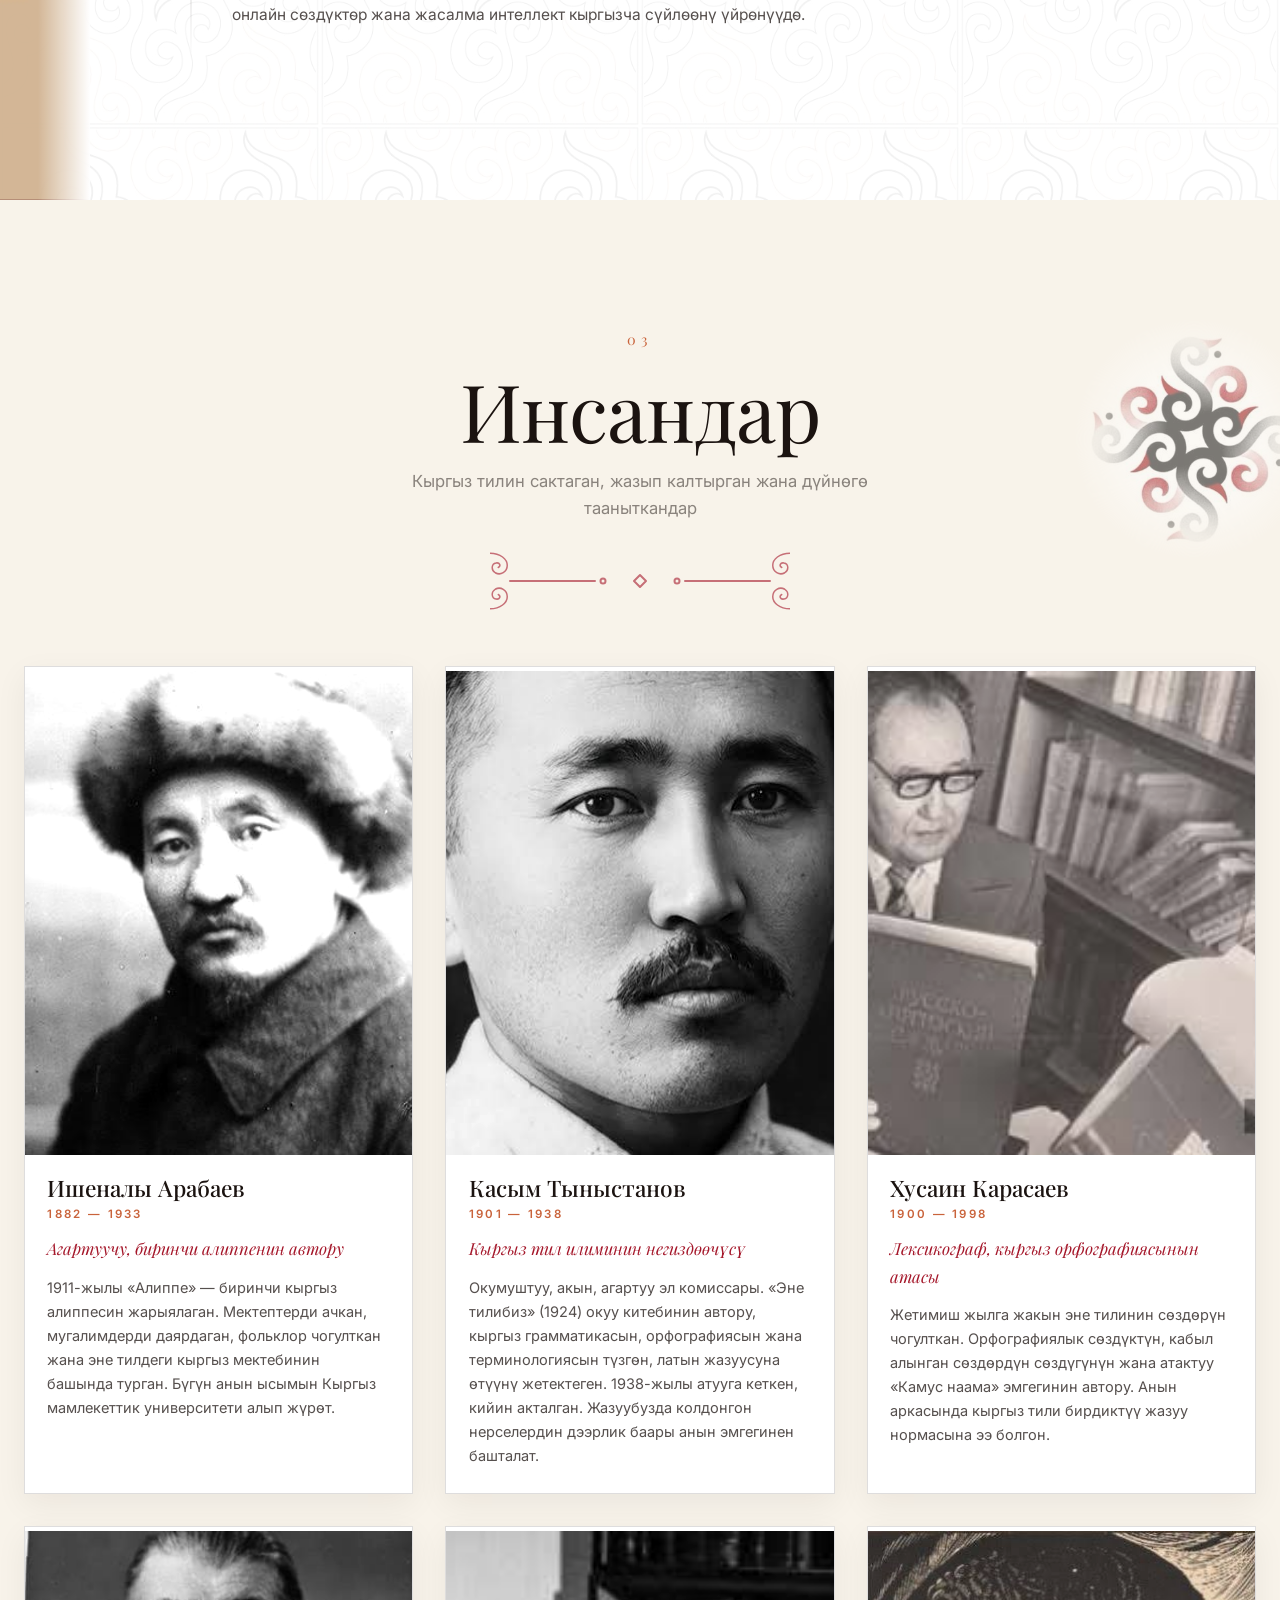
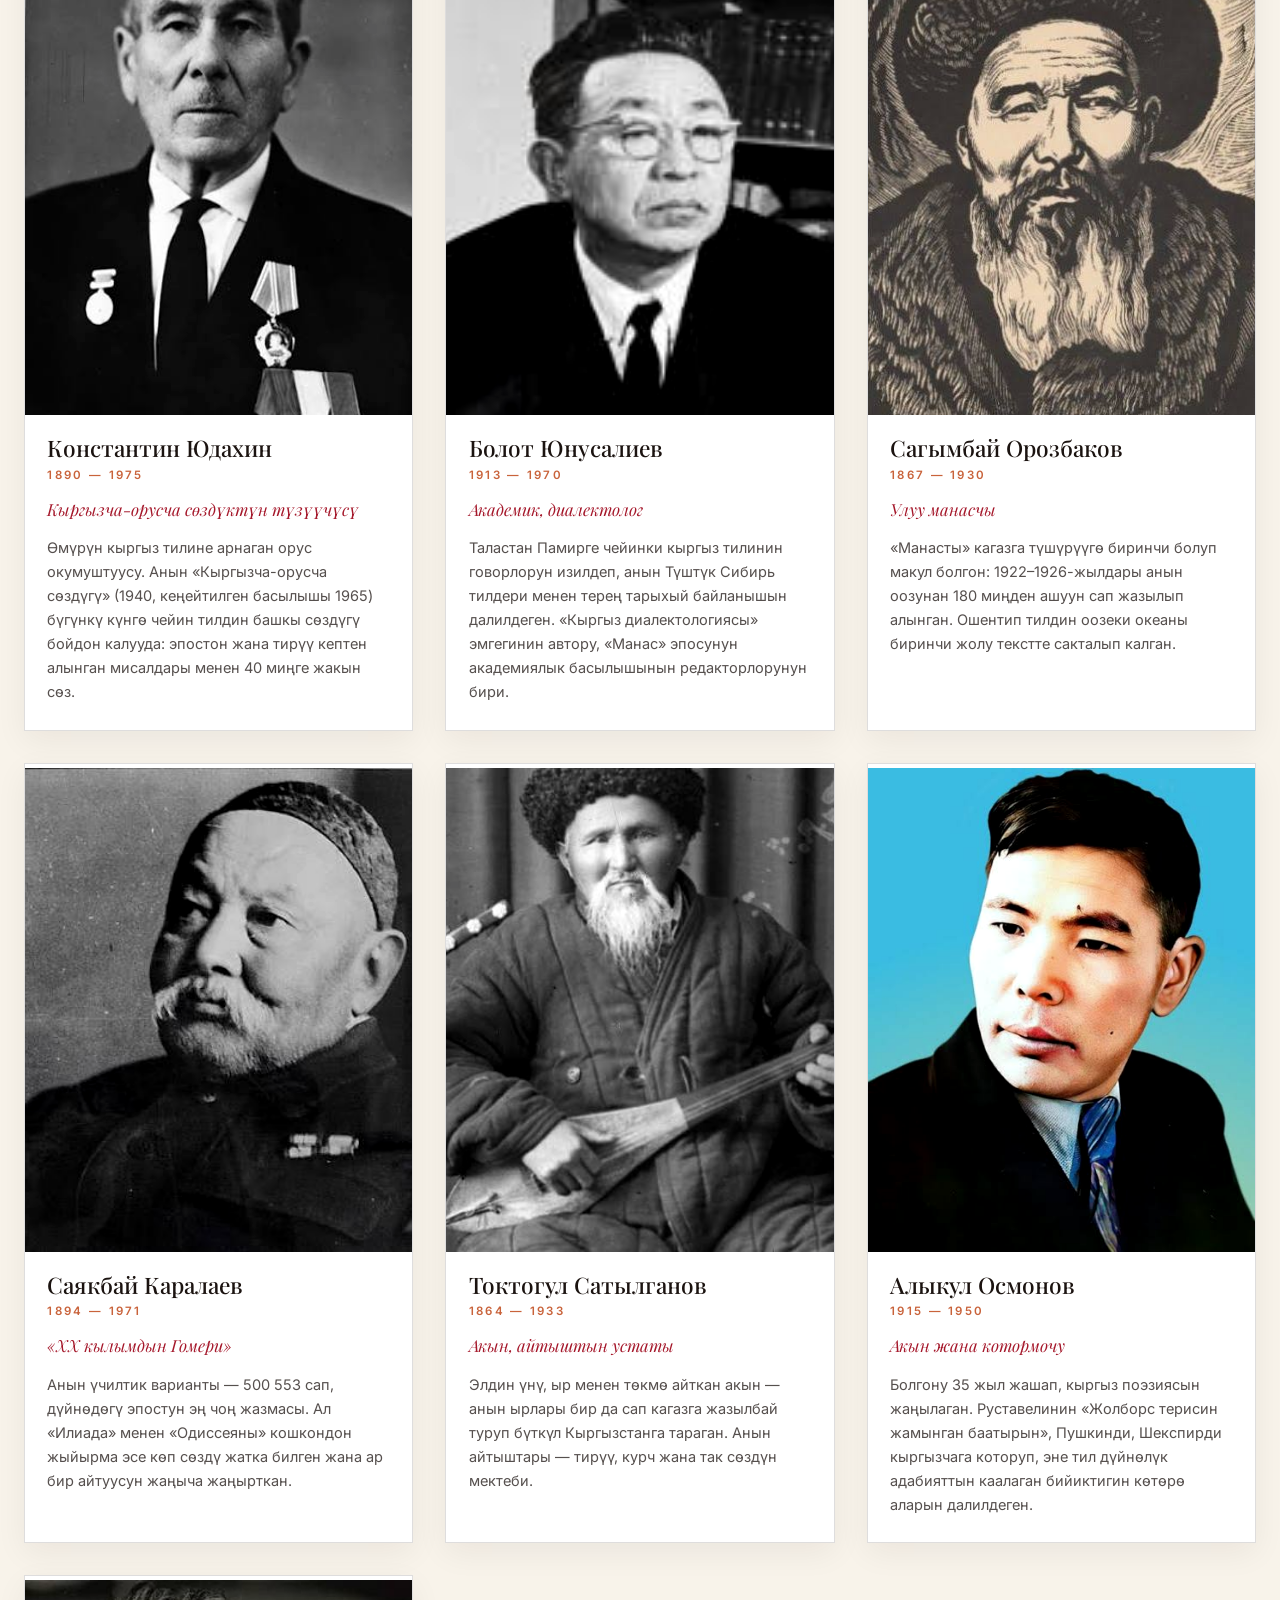
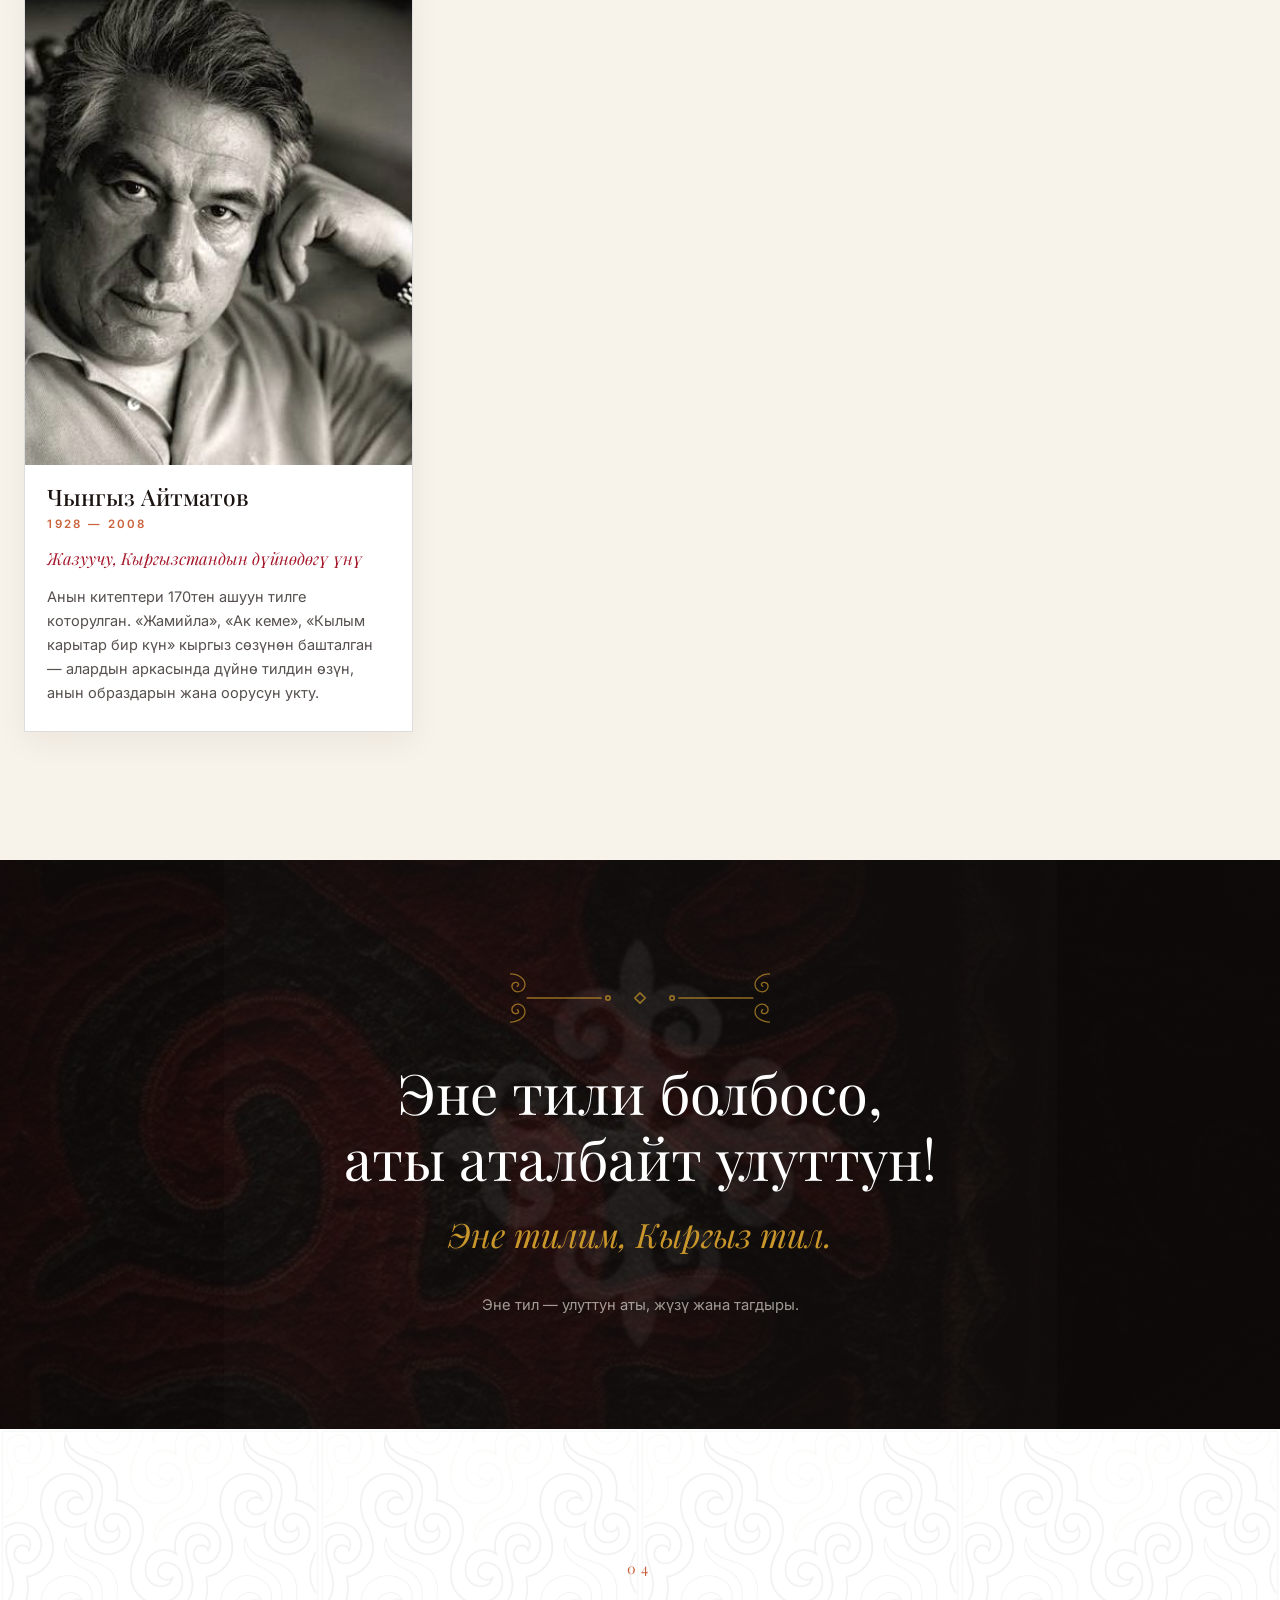
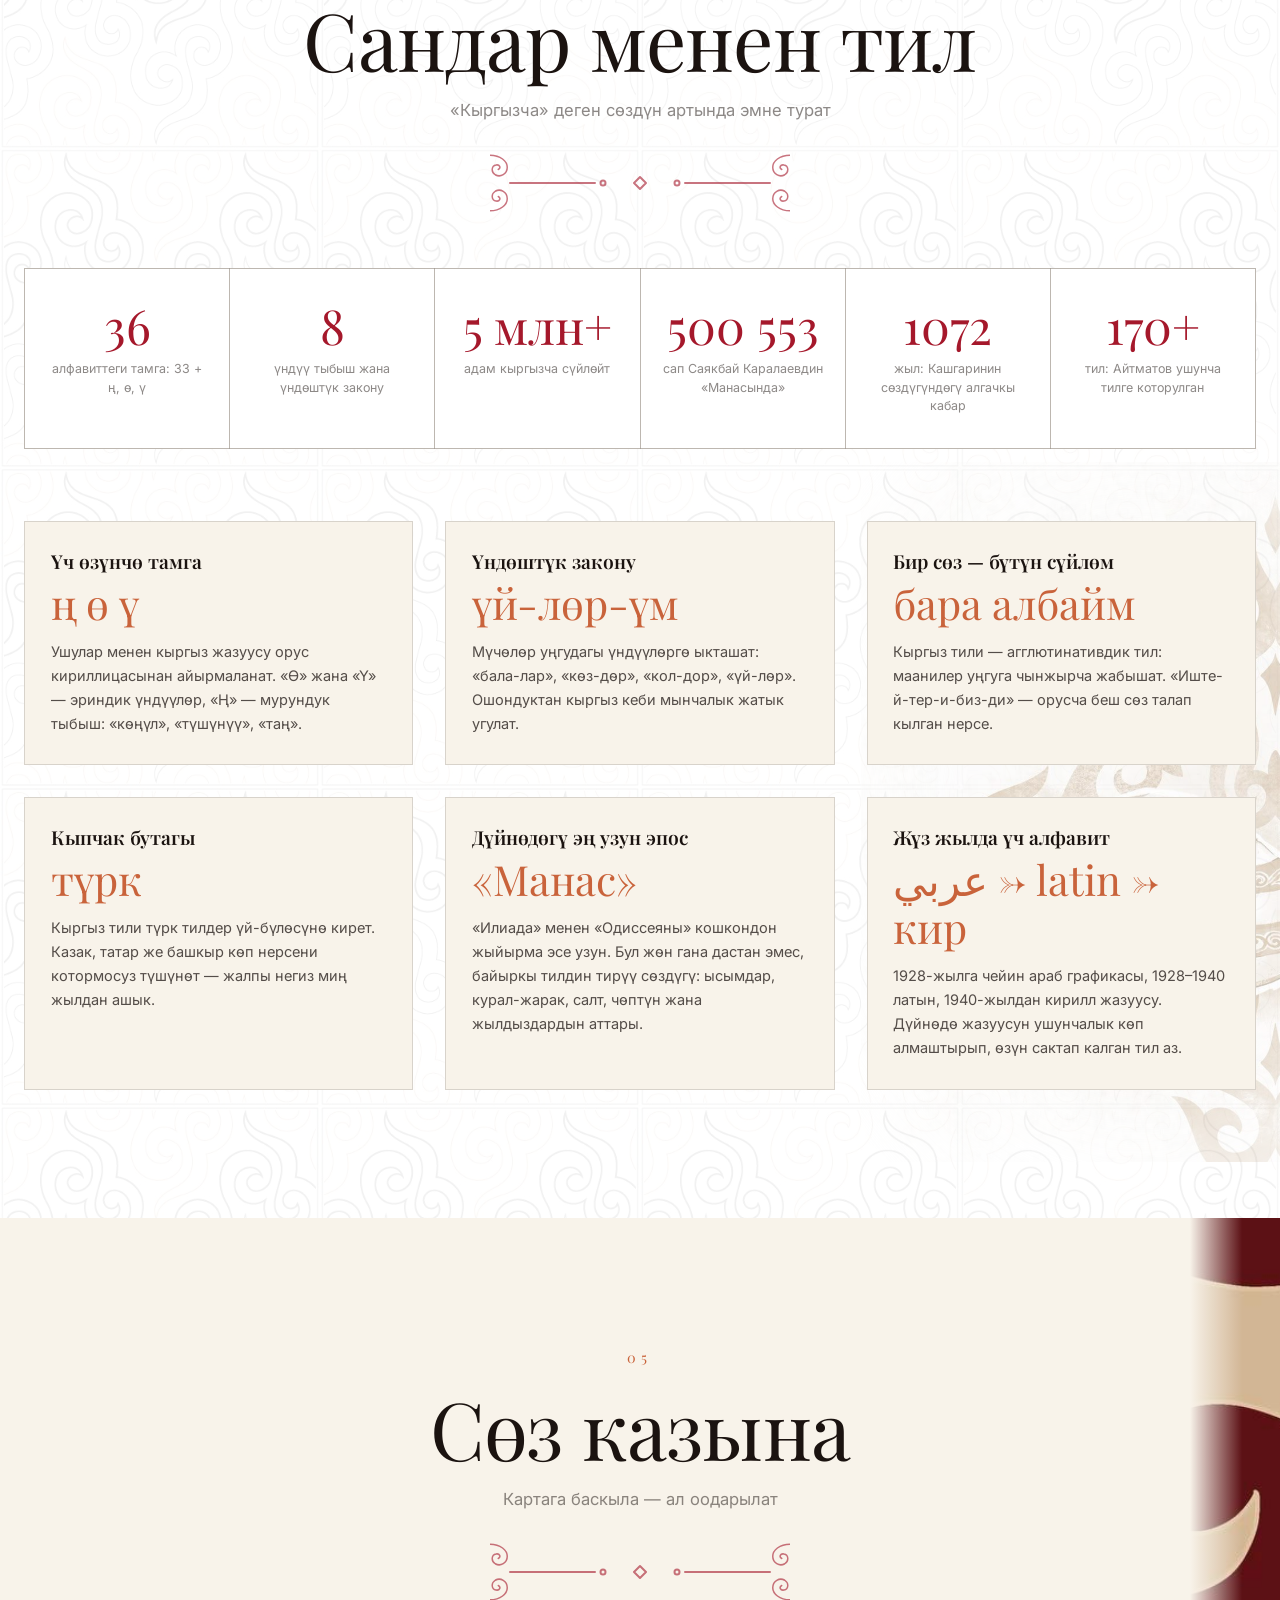
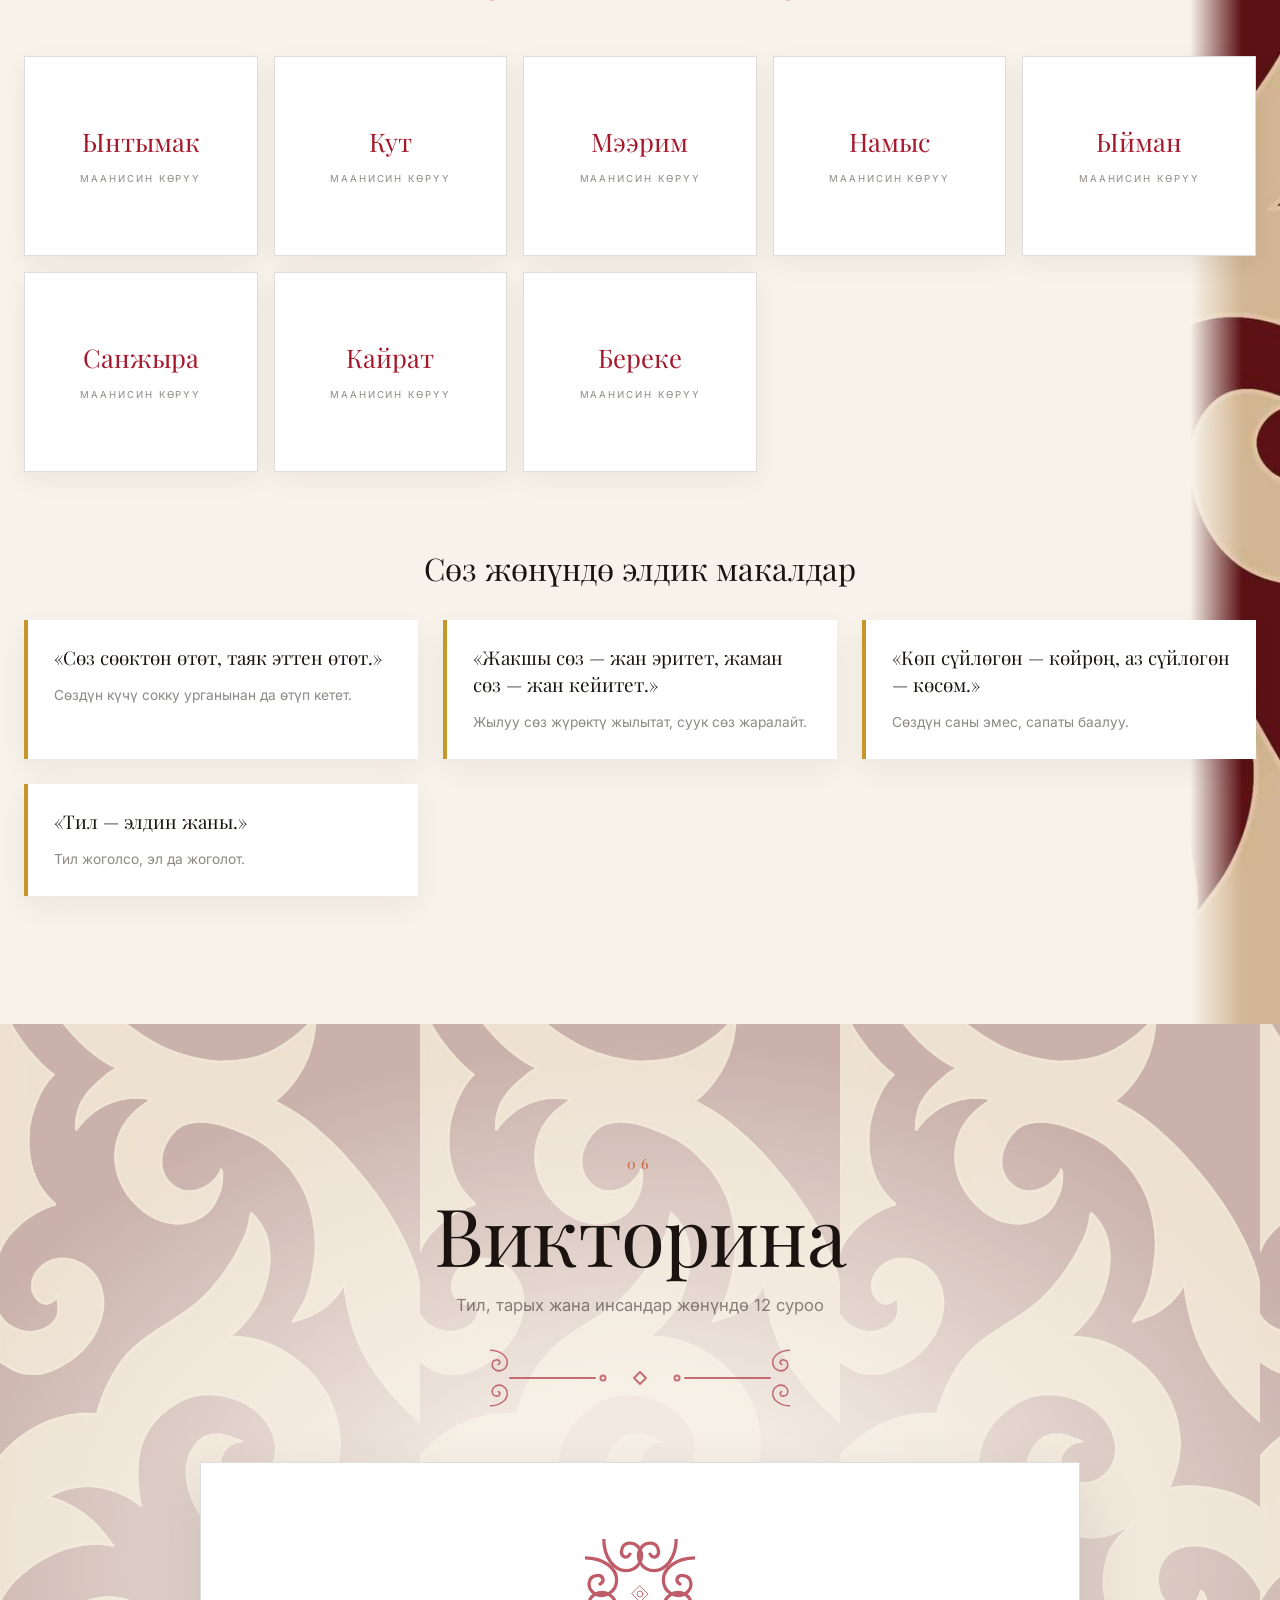
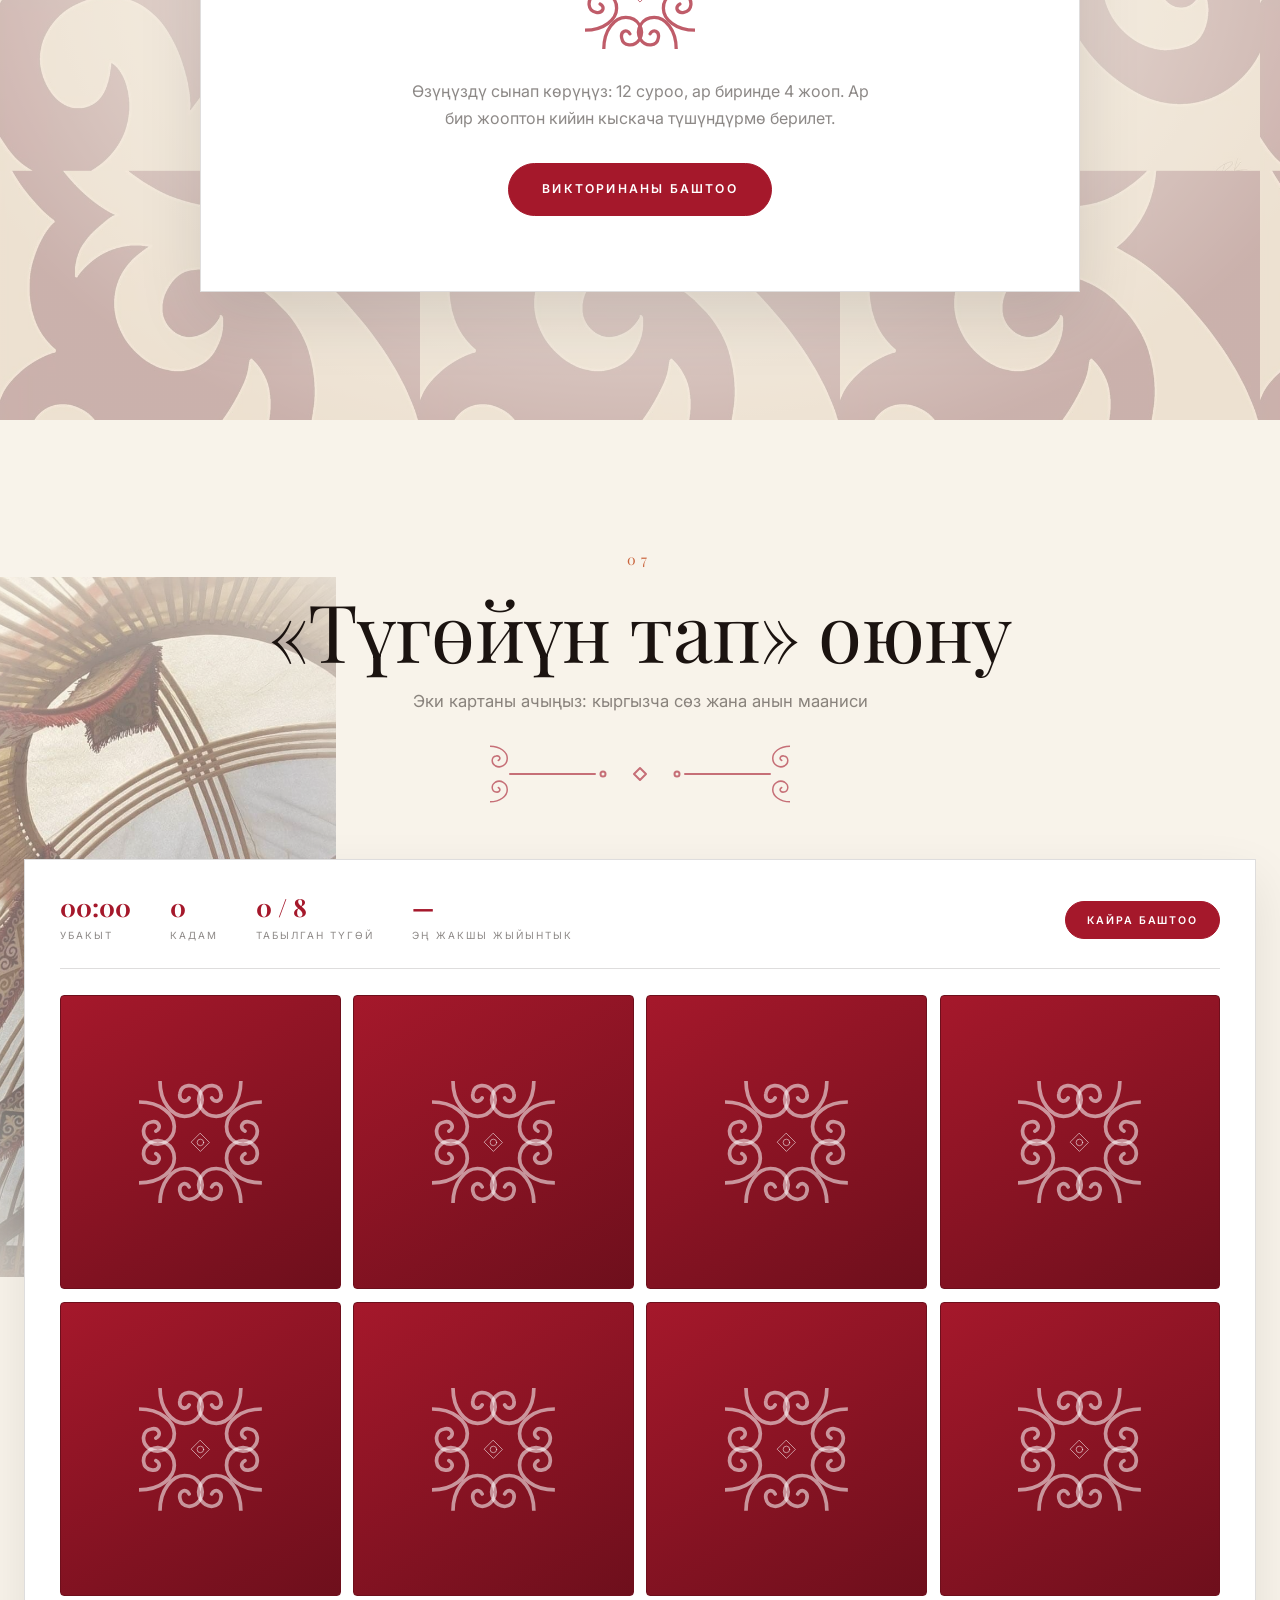
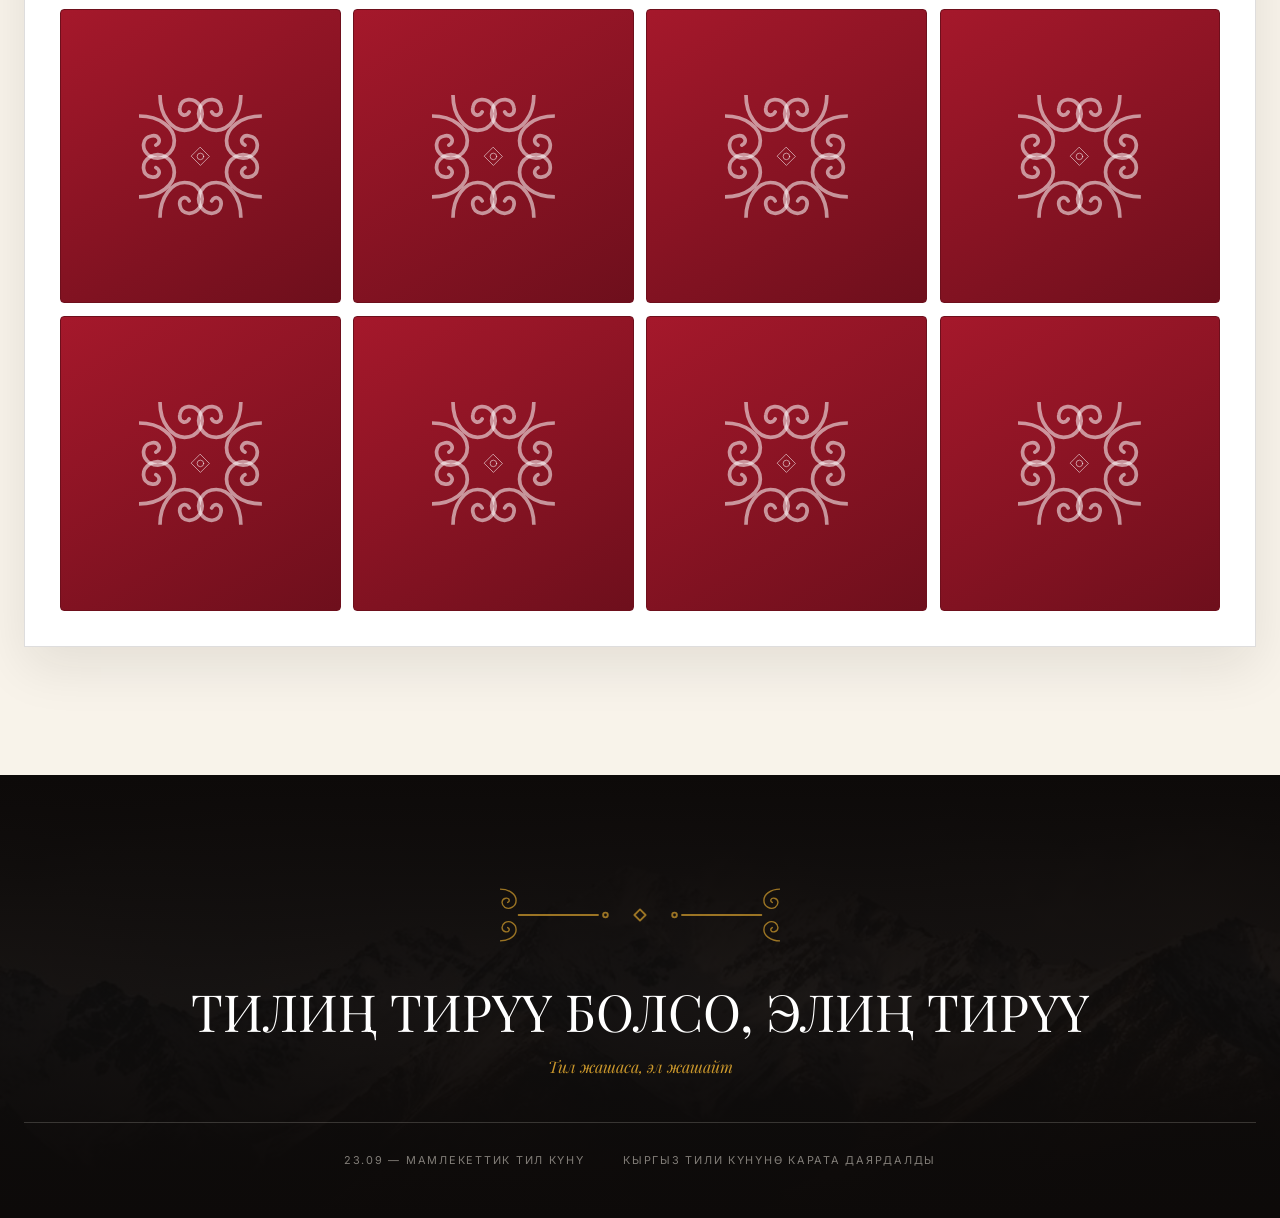
==== commit 672a3b2e: "SEO: ключевые слова, превью для соцсетей, robots.txt и sitemap.xml - meta description и meta keyword" ====
--- a/index.html
+++ b/index.html
@@ -3,12 +3,46 @@
 <head>
 <meta charset="UTF-8">
 <meta name="viewport" content="width=device-width, initial-scale=1">
+<link rel="icon" type="image/svg+xml" href="/favicon.svg">
 <title>Кыргыз тили күнү</title>
-<meta name="description" content="Кыргыз тилинин тарыхы, тилди өнүктүргөн инсандар, кызыктуу фактылар, викторина жана мини-оюн.">
+<meta name="description" content="23-сентябрь — Кыргыз Республикасынын Мамлекеттик тил күнү. Кыргыз тилинин тарыхы, тилди өнүктүргөн инсандар, кызыктуу фактылар, викторина жана мини-оюн. День государственного языка Кыргызстана: история, люди, факты о кыргызском языке.">
+<meta name="keywords" content="кыргыз тили, мамлекеттик тил күнү, 23 сентябрь, кыргызский язык, день государственного языка Кыргызстана, история кыргызского языка, кыргызский алфавит, эпос Манас, Чынгыз Айтматов, Kyrgyz language, Kyrgyz language day, Kyrgyzstan">
+<meta name="robots" content="index, follow">
+<meta name="author" content="Кыргыз тили">
+<link rel="canonical" href="https://kyrgyz-tili.baymurzaababakirov9.workers.dev/">
+
+<!-- Open Graph / соцсети -->
+<meta property="og:type" content="website">
+<meta property="og:site_name" content="Кыргыз тили күнү">
+<meta property="og:title" content="Кыргыз тили күнү — 23-сентябрь">
+<meta property="og:description" content="История кыргызского языка, люди, факты, викторина и мини-игра ко Дню государственного языка.">
+<meta property="og:image" content="https://kyrgyz-tili.baymurzaababakirov9.workers.dev/assets/img/og-index.jpg">
+<meta property="og:image:width" content="1200">
+<meta property="og:image:height" content="630">
+<meta property="og:url" content="https://kyrgyz-tili.baymurzaababakirov9.workers.dev/">
+<meta property="og:locale" content="ky_KG">
+<meta property="og:locale:alternate" content="ru_RU">
+<meta property="og:locale:alternate" content="en_US">
+<meta name="twitter:card" content="summary_large_image">
+<meta name="twitter:title" content="Кыргыз тили күнү — 23-сентябрь">
+<meta name="twitter:description" content="История кыргызского языка, люди, факты, викторина и мини-игра ко Дню государственного языка.">
+<meta name="twitter:image" content="https://kyrgyz-tili.baymurzaababakirov9.workers.dev/assets/img/og-index.jpg">
+
 <link rel="preconnect" href="https://fonts.googleapis.com">
 <link rel="preconnect" href="https://fonts.gstatic.com" crossorigin>
 <link href="https://fonts.googleapis.com/css2?family=Playfair+Display:ital,wght@0,400;0,600;0,800;1,400&family=Inter:wght@300;400;500;600;700&display=swap" rel="stylesheet">
 <link rel="stylesheet" href="styles.css">
+<script type="application/ld+json">
+{
+  "@context": "https://schema.org",
+  "@type": "WebSite",
+  "name": "Кыргыз тили күнү",
+  "alternateName": "Кыргызский язык — 23 сентября",
+  "url": "https://kyrgyz-tili.baymurzaababakirov9.workers.dev/",
+  "description": "История кыргызского языка, люди, факты, викторина и мини-игра ко Дню государственного языка Кыргызской Республики.",
+  "inLanguage": ["ky", "ru", "en"]
+}
+</script>
 </head>
 <body>
 
